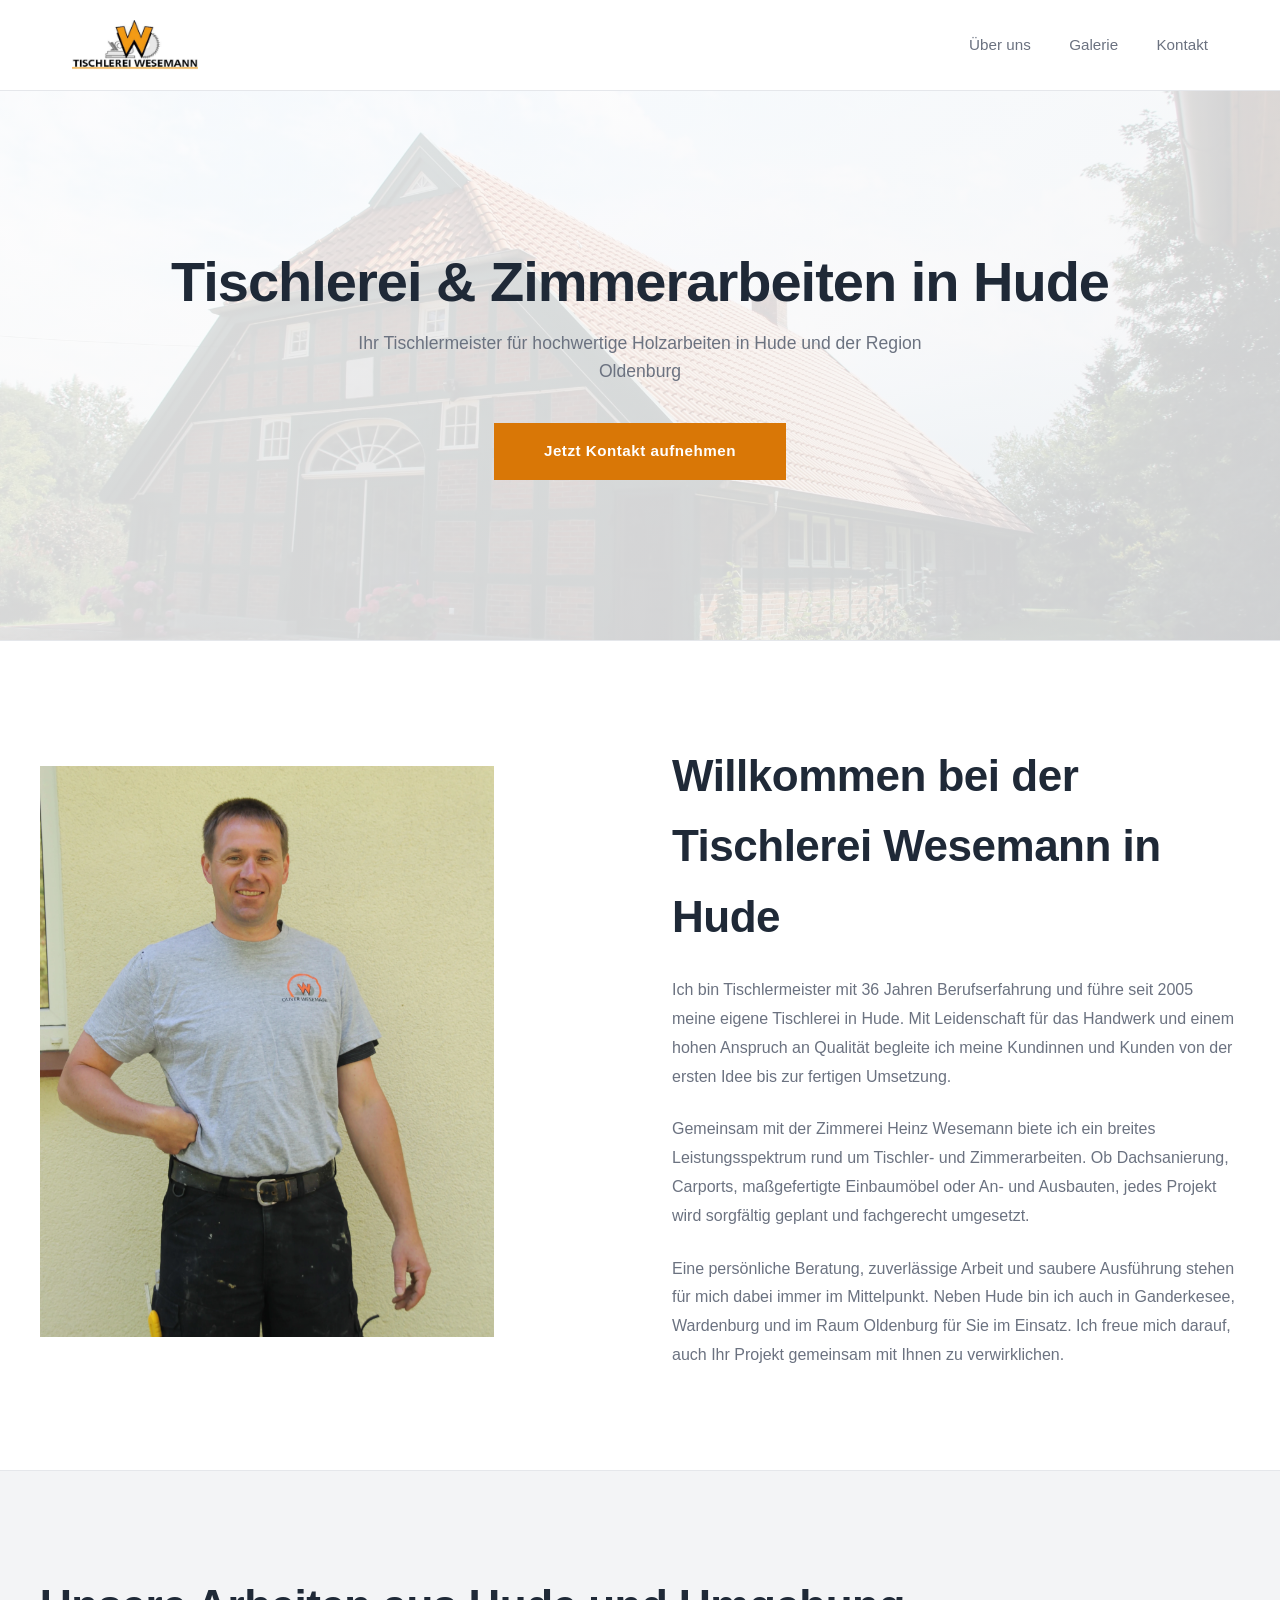
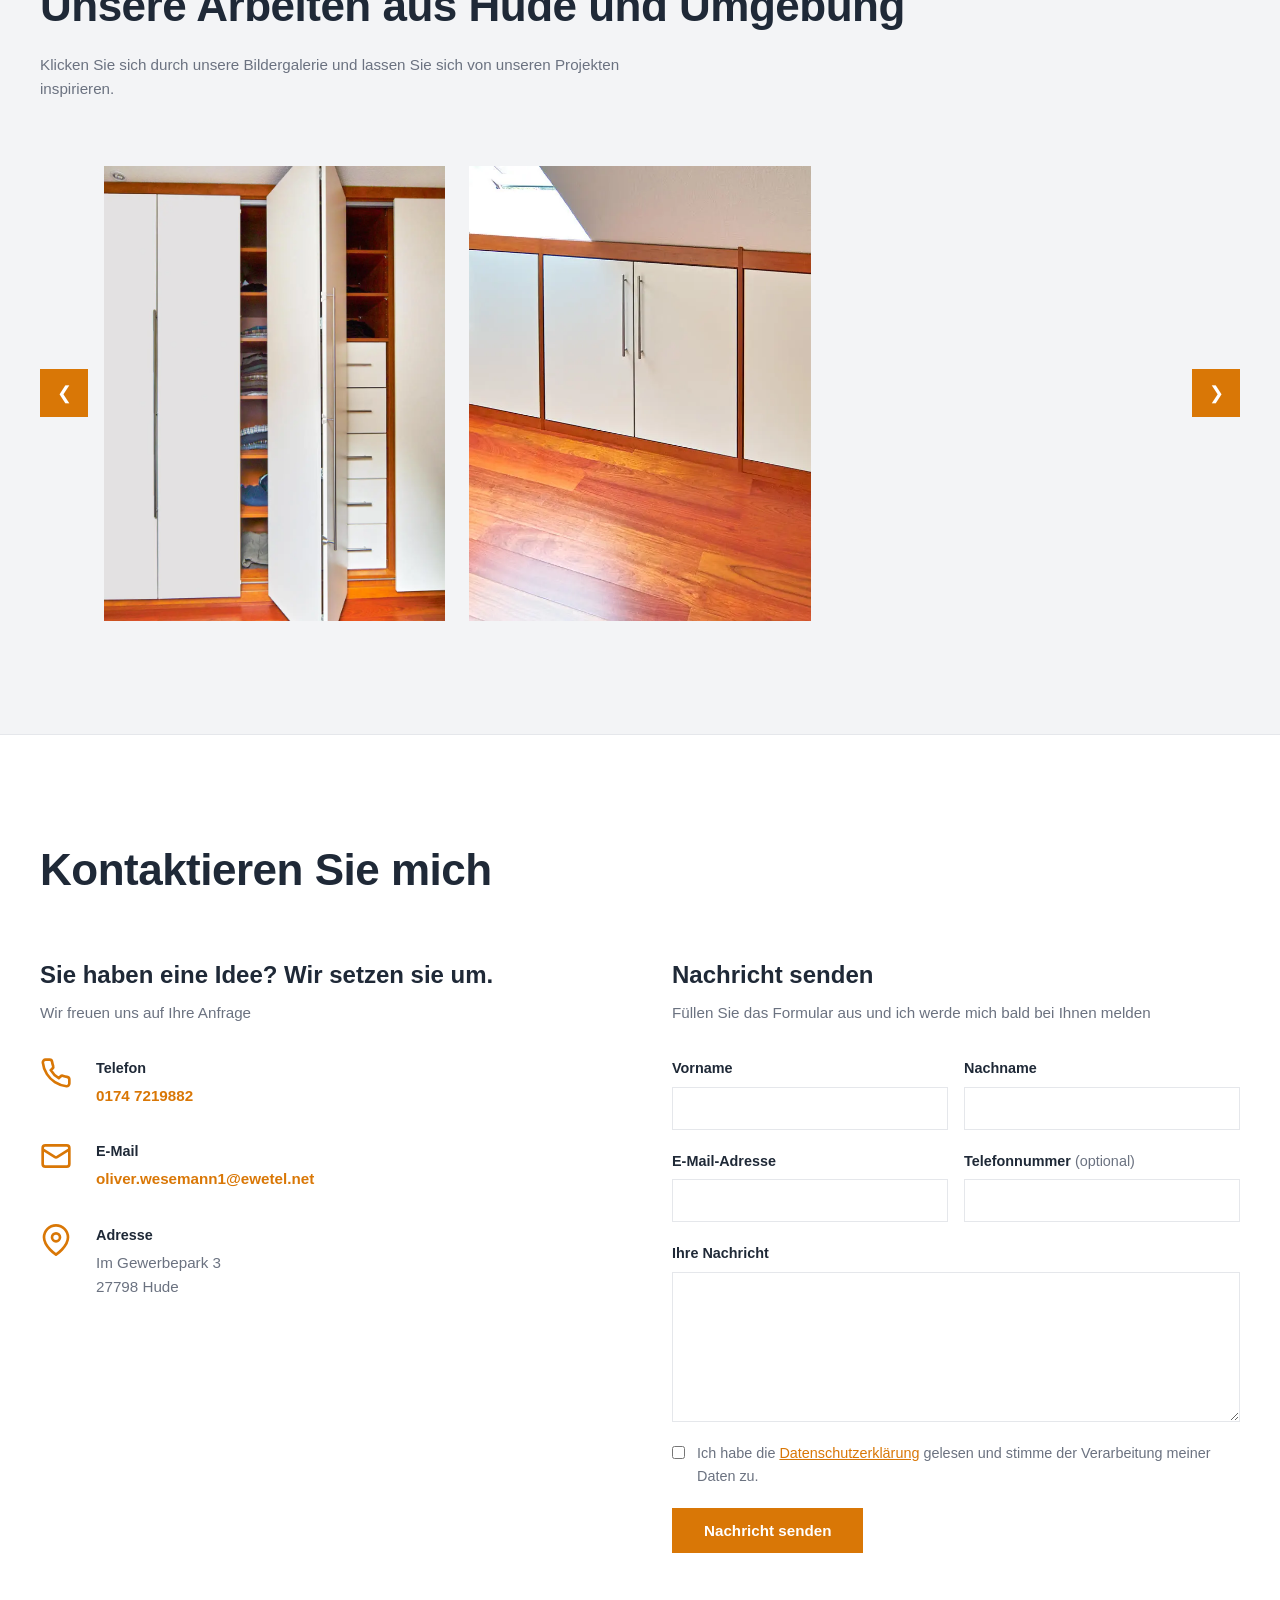
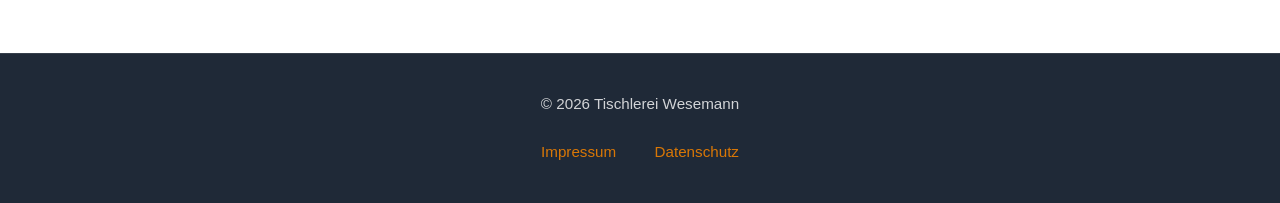
==== index.html @ 07b8d481 "SEO optimizing" ====
<!DOCTYPE html>
<html lang="de">
<head>
    <meta charset="UTF-8">
    <meta name="viewport" content="width=device-width, initial-scale=1.0">
    <meta name="robots" content="index, follow">

    <title>Tischlerei Hude | Tischler- &amp; Zimmerarbeiten Oliver Wesemann</title>
    <meta name="description" content="Tischlerei Oliver Wesemann in Hude: Einbaumöbel, Treppen, Carports, Dachsanierung und Zimmerarbeiten vom Tischlermeister. Jetzt unverbindlich anfragen.">

    <!-- TODO: DEINE-DOMAIN.de überall durch die echte Domain ersetzen -->
    <link rel="canonical" href="https://DEINE-DOMAIN.de/">

    <!-- Open Graph / Vorschau beim Teilen -->
    <meta property="og:type" content="website">
    <meta property="og:locale" content="de_DE">
    <meta property="og:site_name" content="Tischlerei Oliver Wesemann">
    <meta property="og:title" content="Tischlerei Hude | Tischler- &amp; Zimmerarbeiten Oliver Wesemann">
    <meta property="og:description" content="Tischlerei Oliver Wesemann in Hude: Einbaumöbel, Treppen, Carports, Dachsanierung und Zimmerarbeiten vom Tischlermeister. Jetzt unverbindlich anfragen.">
    <meta property="og:url" content="https://DEINE-DOMAIN.de/">
    <meta property="og:image" content="https://DEINE-DOMAIN.de/images/Haus.jpg">
    <meta property="og:image:alt" content="Saniertes Fachwerkhaus mit neu gedecktem Ziegeldach der Tischlerei Wesemann">
    <meta name="twitter:card" content="summary_large_image">

    <link rel="stylesheet" href="style.css">
    <link rel="stylesheet" href="responsive.css">

    <!-- Lokale Unternehmensdaten für Google -->
    <script type="application/ld+json">
    {
      "@context": "https://schema.org",
      "@type": "HomeAndConstructionBusiness",
      "name": "Tischlerei Oliver Wesemann",
      "description": "Tischlerei und Zimmerarbeiten in Hude: Einbaumöbel, Treppen, Carports, Dachsanierung, An- und Ausbauten.",
      "url": "https://DEINE-DOMAIN.de/",
      "image": "https://DEINE-DOMAIN.de/images/Haus.jpg",
      "logo": "https://DEINE-DOMAIN.de/images/logo_Wesemann.png",
      "telephone": "+491747219882",
      "email": "oliver.wesemann1@ewetel.net",
      "founder": "Oliver Wesemann",
      "foundingDate": "2005-06",
      "address": {
        "@type": "PostalAddress",
        "streetAddress": "Im Gewerbepark 3",
        "postalCode": "27798",
        "addressLocality": "Hude",
        "addressRegion": "Niedersachsen",
        "addressCountry": "DE"
      },
      "areaServed": [
        { "@type": "City", "name": "Hude" },
        { "@type": "City", "name": "Oldenburg" },
        { "@type": "City", "name": "Ganderkesee" },
        { "@type": "City", "name": "Wardenburg" }
      ],
      "knowsAbout": [
        "Tischlerarbeiten",
        "Zimmerarbeiten",
        "Einbaumöbel",
        "Treppenbau",
        "Carports",
        "Dachsanierung"
      ]
    }
    </script>
</head>
<body>
    <header>
        <nav class="navbar" aria-label="Hauptnavigation">
            <div class="nav-container">
                <a href="index.html" class="nav-logo">
                    <img src="images/logo_Wesemann.png" alt="Tischlerei Oliver Wesemann, Hude – zur Startseite" width="200" height="100">
                </a>
                <div class="nav-menu" id="navMenu">
                    <a href="#about">Über uns</a>
                    <a href="#gallery">Galerie</a>
                    <a href="#contact">Kontakt</a>
                </div>
                <button class="hamburger" id="hamburger" type="button" aria-label="Menü öffnen" aria-controls="navMenu" aria-expanded="false">
                    <span></span>
                    <span></span>
                    <span></span>
                </button>
            </div>
        </nav>
    </header>

    <main>
    <!-- Hero Section -->
    <section class="hero">
        <div class="hero-content">
            <h1>Tischlerei &amp; Zimmerarbeiten in Hude</h1>
            <p>Ihr Tischlermeister für hochwertige Holzarbeiten in Hude und der Region Oldenburg</p>
            <a href="#contact" class="cta-button">Jetzt Kontakt aufnehmen</a>
        </div>
    </section>

    <!-- About Section -->
    <section id="about" class="about" aria-labelledby="about-heading">
        <div class="about-container">
            <div class="about-image">
                <img src="images/Profilbild.webp" alt="Tischlermeister Oliver Wesemann in Arbeitskleidung vor seiner Werkstatt in Hude" loading="lazy" decoding="async">
            </div>
            <article class="about-content">
                <h2 id="about-heading">Willkommen bei der Tischlerei Wesemann in Hude</h2>
                <p class="about-text">Ich bin Tischlermeister mit 36 Jahren Berufserfahrung und führe seit 2005 meine eigene Tischlerei in Hude. Mit Leidenschaft für das Handwerk und einem hohen Anspruch an Qualität begleite ich meine Kundinnen und Kunden von der ersten Idee bis zur fertigen Umsetzung.</p>

                <p class="about-text">Gemeinsam mit der Zimmerei Heinz Wesemann biete ich ein breites Leistungsspektrum rund um Tischler- und Zimmerarbeiten. Ob Dachsanierung, Carports, maßgefertigte Einbaumöbel oder An- und Ausbauten, jedes Projekt wird sorgfältig geplant und fachgerecht umgesetzt.</p>

                <p class="about-text">Eine persönliche Beratung, zuverlässige Arbeit und saubere Ausführung stehen für mich dabei immer im Mittelpunkt. Neben Hude bin ich auch in Ganderkesee, Wardenburg und im Raum Oldenburg für Sie im Einsatz. Ich freue mich darauf, auch Ihr Projekt gemeinsam mit Ihnen zu verwirklichen.</p>
            </article>
        </div>
    </section>

    <!-- Gallery Section -->
    <section id="gallery" class="gallery" aria-labelledby="gallery-heading">
        <div class="gallery-header">
            <h2 id="gallery-heading">Unsere Arbeiten aus Hude und Umgebung</h2>
            <p>Klicken Sie sich durch unsere Bildergalerie und lassen Sie sich von unseren Projekten inspirieren.</p>
        </div>
        <div class="gallery-container">
            <button class="gallery-nav prev" id="prevBtn" type="button" aria-label="Vorheriges Bild">❮</button>
            <div class="gallery-viewport" id="galleryViewport">
                <div class="gallery-track" id="galleryTrack">
                    <img src="images/Schranktür.webp" alt="Maßgefertigte Schranktür aus Holz vom Tischler" class="gallery-image" loading="lazy" decoding="async">
                    <img src="images/Büroregal.webp" alt="Eingebautes Büroregal aus Holz nach Maß gefertigt" class="gallery-image" loading="lazy" decoding="async">
                    <img src="images/Büroschrank.webp" alt="Maßgefertigter Büroschrank aus Holz" class="gallery-image" loading="lazy" decoding="async">
                    <img src="images/Carport.webp" alt="Carport aus Holz, gebaut von der Tischlerei Wesemann" class="gallery-image" loading="lazy" decoding="async">
                    <img src="images/Einbauschrank.webp" alt="Einbauschrank aus Holz, passgenau in eine Nische gearbeitet" class="gallery-image" loading="lazy" decoding="async">
                    <img src="images/Haus.webp" alt="Saniertes Fachwerkhaus mit neu gedecktem Ziegeldach und grünem Fachwerk" class="gallery-image" loading="lazy" decoding="async">
                    <img src="images/Holzhaus.webp" alt="Nebengebäude in Holzbauweise mit senkrechter Holzfassade und Ziegeldach" class="gallery-image" loading="lazy" decoding="async">
                    <img src="images/Kirchenbank.webp" alt="Aufgearbeitete Kirchenbank aus Massivholz" class="gallery-image" loading="lazy" decoding="async">
                    <img src="images/Kirchenbank_nah.webp" alt="Detailaufnahme der Holzverbindung einer Kirchenbank" class="gallery-image" loading="lazy" decoding="async">
                    <img src="images/Treppe.webp" alt="Holztreppe nach Maß, gefertigt von der Tischlerei Wesemann" class="gallery-image" loading="lazy" decoding="async">
                    <img src="images/Treppenstufen.webp" alt="Massive Treppenstufen aus Holz" class="gallery-image" loading="lazy" decoding="async">
                    <img src="images/Treppe_nah.webp" alt="Detailaufnahme einer Holztreppe mit sichtbarer Maserung" class="gallery-image" loading="lazy" decoding="async">
                    <img src="images/Wandschrank.webp" alt="Maßgefertigter Wandschrank aus Holz" class="gallery-image" loading="lazy" decoding="async">
                    <img src="images/Wintergarten.webp" alt="Wintergarten mit Holzkonstruktion vom Tischler" class="gallery-image" loading="lazy" decoding="async">
                    <img src="images/Überdachung.webp" alt="Terrassenüberdachung aus Holz" class="gallery-image" loading="lazy" decoding="async">
                </div>
            </div>
            <button class="gallery-nav next" id="nextBtn" type="button" aria-label="Nächstes Bild">❯</button>
        </div>
    </section>

    <!-- Contact Section -->
    <section id="contact" class="contact" aria-labelledby="contact-heading">
        <div class="contact-container">
            <div class="contact-header">
                <h2 id="contact-heading">Kontaktieren Sie mich</h2>
            </div>

            <div class="contact-content">
                <!-- Left Column: Contact Info -->
                <div class="contact-left">
                    <h3>Sie haben eine Idee? Wir setzen sie um.</h3>
                    <p class="contact-subtitle">Wir freuen uns auf Ihre Anfrage</p>

                    <div class="contact-methods">
                        <div class="contact-method">
                            <div class="method-icon">
                                <svg viewBox="0 0 24 24" fill="none" stroke="currentColor" stroke-width="2">
                                    <path d="M22 16.92v3a2 2 0 0 1-2.18 2 19.79 19.79 0 0 1-8.63-3.07 19.5 19.5 0 0 1-6-6 19.79 19.79 0 0 1-3.07-8.67A2 2 0 0 1 4.11 2h3a2 2 0 0 1 2 1.72 12.84 12.84 0 0 0 .7 2.81 2 2 0 0 1-.45 2.11L8.09 9.91a16 16 0 0 0 6 6l1.27-1.27a2 2 0 0 1 2.11-.45 12.84 12.84 0 0 0 2.81.7A2 2 0 0 1 22 16.92z"></path>
                                </svg>
                            </div>
                            <div class="method-info">
                                <p class="method-label">Telefon</p>
                                <p class="method-value"><a href="tel:+491747219882">0174 7219882</a></p>
                            </div>
                        </div>

                        <div class="contact-method">
                            <div class="method-icon">
                                <svg viewBox="0 0 24 24" fill="none" stroke="currentColor" stroke-width="2">
                                    <rect x="2" y="4" width="20" height="16" rx="2"></rect>
                                    <path d="m22 7-8.97 5.7a1.94 1.94 0 0 1-2.06 0L2 7"></path>
                                </svg>
                            </div>
                            <div class="method-info">
                                <p class="method-label">E-Mail</p>
                                <p class="method-value"><a href="mailto:oliver.wesemann1@ewetel.net">oliver.wesemann1@ewetel.net</a></p>
                            </div>
                        </div>

                        <div class="contact-method">
                            <div class="method-icon">
                                <svg viewBox="0 0 24 24" fill="none" stroke="currentColor" stroke-width="2">
                                    <path d="M21 10c0 7-9 13-9 13s-9-6-9-13a9 9 0 0 1 18 0z"></path>
                                    <circle cx="12" cy="10" r="3"></circle>
                                </svg>
                            </div>
                            <div class="method-info">
                                <p class="method-label">Adresse</p>
                                <p class="method-value">Im Gewerbepark 3<br>27798 Hude</p>
                            </div>
                        </div>
                    </div>
                </div>

                <!-- Right Column: Contact Form -->
                <div class="contact-right">
                    <h3>Nachricht senden</h3>
                    <p class="contact-subtitle">Füllen Sie das Formular aus und ich werde mich bald bei Ihnen melden</p>

                    <!-- Formspree-Formular-ID steht in der action-URL: /f/DEINE_ID -->
                    <form class="contact-form" id="contactForm" action="https://formspree.io/f/mqpzpwyj" method="POST">
                        <div class="form-row">
                            <div class="form-field">
                                <label for="vorname">Vorname</label>
                                <input type="text" id="vorname" name="vorname" autocomplete="given-name" required>
                            </div>
                            <div class="form-field">
                                <label for="nachname">Nachname</label>
                                <input type="text" id="nachname" name="nachname" autocomplete="family-name" required>
                            </div>
                        </div>

                        <div class="form-row">
                            <div class="form-field">
                                <label for="email">E-Mail-Adresse</label>
                                <input type="email" id="email" name="email" autocomplete="email" required>
                            </div>
                            <div class="form-field">
                                <label for="telefon">Telefonnummer <span class="form-optional">(optional)</span></label>
                                <input type="tel" id="telefon" name="telefon" autocomplete="tel">
                            </div>
                        </div>

                        <div class="form-field">
                            <label for="message">Ihre Nachricht</label>
                            <textarea id="message" name="message" rows="6" required></textarea>
                        </div>

                        <div class="form-consent">
                            <input type="checkbox" id="datenschutz" name="datenschutz" value="Zugestimmt" required>
                            <label for="datenschutz">Ich habe die <a href="datenschutz.html">Datenschutzerklärung</a> gelesen und stimme der Verarbeitung meiner Daten zu.</label>
                        </div>

                        <!-- Honeypot: für Nutzer unsichtbar und nicht per Tastatur erreichbar -->
                        <div class="form-honeypot" aria-hidden="true">
                            <label for="_gotcha">Dieses Feld bitte leer lassen</label>
                            <input type="text" id="_gotcha" name="_gotcha" tabindex="-1" autocomplete="off">
                        </div>

                        <button type="submit" class="form-button">Nachricht senden</button>

                        <p class="form-status" id="formStatus" role="status" aria-live="polite"></p>
                    </form>
                </div>
            </div>
        </div>
    </section>
    </main>

    <!-- Footer -->
    <footer class="footer">
        <div class="footer-content">
            <p>&copy; 2026 Tischlerei Wesemann</p>
            <nav class="footer-links" aria-label="Rechtliches">
                <a href="impressum.html">Impressum</a>
                <a href="datenschutz.html">Datenschutz</a>
            </nav>
        </div>
    </footer>

    <!-- Lightbox Modal -->
    <div id="lightboxModal" class="lightbox" role="dialog" aria-modal="true" aria-label="Bildansicht">
        <button class="lightbox-close" type="button" aria-label="Bildansicht schließen">&times;</button>
        <img class="lightbox-image" src="" alt="">
    </div>

    <script src="script.js"></script>
</body>
</html>
---- style.css ----
* {
    margin: 0;
    padding: 0;
    box-sizing: border-box;
}

:root {
    --primary-color: #1f2937;
    --secondary-color: #d97706;
    --text-dark: #1f2937;
    --text-light: #6b7280;
    --bg-light: #f3f4f6;
    --bg-white: #ffffff;
    --border-color: #e5e7eb;
}

html {
    scroll-behavior: smooth;
}

body {
    font-family: -apple-system, BlinkMacSystemFont, 'Segoe UI', Roboto, 'Helvetica Neue', Arial, sans-serif;
    line-height: 1.6;
    color: var(--text-dark);
    background-color: var(--bg-white);
}

/* Navigation */
.navbar {
    background-color: var(--bg-white);
    border-bottom: 1px solid var(--border-color);
    position: sticky;
    top: 0;
    z-index: 100;
}

.nav-container {
    max-width: 1200px;
    margin: 0 auto;
    padding: clamp(0.75rem, 2vw, 1.25rem) clamp(1rem, 4vw, 2rem);
    display: flex;
    justify-content: space-between;
    align-items: center;
}

.nav-logo {
    display: flex;
    align-items: center;
    gap: clamp(0.5rem, 1.5vw, 0.75rem);
    font-size: clamp(1rem, 2.5vw, 1.25rem);
    font-weight: 600;
    color: var(--primary-color);
    text-decoration: none;
    letter-spacing: -0.5px;
    transition: opacity 0.3s ease;
    cursor: pointer;
}

.nav-logo:hover {
    opacity: 0.8;
}

.nav-logo img {
    height: clamp(40px, 8vw, 50px);
    width: auto;
}

.nav-menu {
    display: flex;
    gap: clamp(1.5rem, 3vw, 2.5rem);
}

.nav-menu a {
    text-decoration: none;
    color: var(--text-light);
    font-weight: 500;
    font-size: clamp(0.85rem, 1.5vw, 0.95rem);
    transition: color 0.3s ease;
}

.nav-menu a:hover {
    color: var(--primary-color);
}

.hamburger {
    display: none;
    flex-direction: column;
    cursor: pointer;
    background: none;
    border: none;
    padding: 0;
}

.hamburger span {
    height: 2px;
    width: 25px;
    background-color: var(--text-dark);
    margin: 5px 0;
    transition: 0.3s;
}

/* Hero Section */
.hero {
    background: linear-gradient(135deg, rgba(255, 255, 255, 0.85) 0%, rgba(243, 244, 246, 0.85) 100%),
                url('images/Haus.webp') center / cover no-repeat;
    color: var(--text-dark);
    padding: clamp(60px, 12vw, 140px) clamp(1rem, 4vw, 2rem);
    text-align: center;
    min-height: 550px;
    display: flex;
    align-items: center;
    justify-content: center;
    border-bottom: 1px solid var(--border-color);
}

.hero-content h1 {
    font-size: clamp(1.75rem, 7vw, 3.5rem);
    margin-bottom: clamp(0.75rem, 2vw, 1rem);
    font-weight: 700;
    letter-spacing: -1px;
    line-height: 1.1;
}

.hero-content p {
    font-size: clamp(0.95rem, 2vw, 1.1rem);
    margin-bottom: clamp(1.5rem, 3vw, 2.5rem);
    color: var(--text-light);
    max-width: 600px;
    margin-left: auto;
    margin-right: auto;
}

.cta-button {
    display: inline-block;
    background-color: var(--secondary-color);
    color: white;
    padding: clamp(10px, 2vw, 14px) clamp(30px, 5vw, 48px);
    text-decoration: none;
    font-weight: 600;
    transition: all 0.3s ease;
    border: 2px solid var(--secondary-color);
    font-size: clamp(0.85rem, 1.5vw, 0.95rem);
    letter-spacing: 0.5px;
}

.cta-button:hover {
    background-color: var(--primary-color);
    border-color: var(--primary-color);
}

/* About Section */
.about {
    background-color: var(--bg-white);
    padding: clamp(60px, 12vw, 100px) clamp(1rem, 4vw, 2rem);
    border-bottom: 1px solid var(--border-color);
}

.about-container {
    max-width: 1200px;
    margin: 0 auto;
    display: grid;
    grid-template-columns: 1fr 1fr;
    gap: clamp(2rem, 5vw, 5rem);
    align-items: center;
}

.about-image img {
    width: 80%;
}

.about-content h2 {
    font-size: clamp(1.75rem, 5vw, 2.75rem);
    color: var(--primary-color);
    margin-bottom: clamp(1rem, 2vw, 1.5rem);
    font-weight: 700;
    letter-spacing: -0.5px;
}

.about-intro {
    font-size: clamp(0.95rem, 1.8vw, 1.05rem);
    color: var(--text-light);
    margin-bottom: clamp(1.5rem, 3vw, 2.5rem);
    line-height: 1.8;
}

.about-content h3 {
    color: var(--primary-color);
    margin-top: clamp(1.5rem, 3vw, 2.5rem);
    margin-bottom: clamp(1rem, 2vw, 1.5rem);
    font-size: clamp(1.1rem, 2vw, 1.3rem);
    font-weight: 600;
}

.about-text {
    color: var(--text-light);
    line-height: 1.8;
    font-size: clamp(0.9rem, 1.6vw, 1rem);
}

.about-text:not(:last-child) {
    margin-bottom: clamp(1rem, 2vw, 1.5rem);
}

/* Gallery Section */
.gallery {
    padding: clamp(50px, 10vw, 100px) clamp(1rem, 4vw, 2rem);
    background-color: var(--bg-light);
    border-bottom: 1px solid var(--border-color);
}

.gallery-header {
    max-width: 1200px;
    margin: 0 auto clamp(2rem, 4vw, 4rem) auto;
}

.gallery h2 {
    font-size: clamp(1.75rem, 5vw, 2.75rem);
    color: var(--primary-color);
    margin-bottom: clamp(0.5rem, 1vw, 0.75rem);
    font-weight: 700;
    letter-spacing: -0.5px;
}

.gallery-header p {
    font-size: clamp(0.85rem, 1.5vw, 0.95rem);
    color: var(--text-light);
    max-width: 600px;
}

.gallery-counter {
    max-width: 1200px;
    margin: 0 auto clamp(1rem, 2vw, 1.5rem) auto;
    font-size: clamp(0.8rem, 1.4vw, 0.9rem);
    color: var(--text-light);
    font-weight: 500;
}

.gallery-container {
    max-width: 1200px;
    margin: 0 auto;
    position: relative;
    display: flex;
    align-items: center;
    gap: clamp(0.5rem, 2vw, 1rem);
}

.gallery-viewport {
    flex: 1;
    overflow: hidden;
    padding: clamp(0.5rem, 1vw, 1rem) 0;
}

.gallery-track {
    display: flex;
    gap: clamp(1rem, 2vw, 1.5rem);
    will-change: transform;
}

.gallery-image {
    flex-shrink: 0;
    height: auto;
    aspect-ratio: 3 / 4;
    object-fit: cover;
    display: block;
    cursor: pointer;
    transition: transform 0.3s ease;
}

.gallery-image:hover {
    transform: scale(1.05);
}

.gallery-nav {
    background-color: var(--secondary-color);
    color: white;
    border: none;
    padding: clamp(8px, 1.5vw, 12px) clamp(12px, 2vw, 16px);
    cursor: pointer;
    font-size: clamp(0.9rem, 2vw, 1.1rem);
    transition: all 0.3s ease;
    display: flex;
    align-items: center;
    justify-content: center;
    min-width: clamp(40px, 8vw, 48px);
    height: clamp(40px, 8vw, 48px);
    flex-shrink: 0;
}

.gallery-nav:hover {
    background-color: var(--primary-color);
}

/* Lightbox */
.lightbox {
    display: none;
    position: fixed;
    z-index: 1001;
    left: 0;
    top: 0;
    width: 100%;
    height: 100%;
    background-color: rgba(0, 0, 0, 0.9);
    animation: fadeIn 0.3s ease;
}

@keyframes fadeIn {
    from {
        opacity: 0;
    }
    to {
        opacity: 1;
    }
}

.lightbox.show {
    display: flex;
    align-items: center;
    justify-content: center;
}

.lightbox-image {
    max-width: 90%;
    max-height: 90vh;
    object-fit: contain;
    animation: zoomIn 0.3s ease;
}

@keyframes zoomIn {
    from {
        transform: scale(0.8);
        opacity: 0;
    }
    to {
        transform: scale(1);
        opacity: 1;
    }
}

.lightbox-close {
    position: absolute;
    top: clamp(20px, 4vw, 30px);
    right: clamp(20px, 4vw, 40px);
    font-size: clamp(28px, 5vw, 40px);
    color: white;
    cursor: pointer;
    font-weight: bold;
    transition: color 0.3s ease;
    background: none;
    border: none;
    padding: 0;
    line-height: 1;
    font-family: inherit;
}

.lightbox-close:hover {
    color: var(--secondary-color);
}

/* Contact Section */
.contact {
    background-color: var(--bg-white);
    padding: clamp(50px, 10vw, 100px) clamp(1rem, 4vw, 2rem);
}

.contact-container {
    max-width: 1200px;
    margin: 0 auto;
}

.contact-header {
    margin-bottom: clamp(2rem, 4vw, 4rem);
}

.contact-breadcrumb {
    color: var(--text-light);
    font-size: clamp(0.8rem, 1.5vw, 0.9rem);
    margin-bottom: 0.5rem;
}

.contact-header h2 {
    font-size: clamp(1.75rem, 5vw, 2.75rem);
    color: var(--primary-color);
    font-weight: 700;
    letter-spacing: -0.5px;
}

.contact-content {
    display: grid;
    grid-template-columns: 1fr 1fr;
    gap: clamp(2rem, 5vw, 4rem);
}

.contact-left h3,
.contact-right h3 {
    font-size: clamp(1.2rem, 2.5vw, 1.5rem);
    color: var(--primary-color);
    margin-bottom: clamp(0.25rem, 0.5vw, 0.5rem);
    font-weight: 700;
}

.contact-subtitle {
    color: var(--text-light);
    margin-bottom: clamp(1.5rem, 3vw, 2rem);
    font-size: clamp(0.85rem, 1.5vw, 0.95rem);
}

.contact-methods {
    display: flex;
    flex-direction: column;
    gap: clamp(1.5rem, 3vw, 2rem);
}

.contact-method {
    display: flex;
    gap: clamp(1rem, 2vw, 1.5rem);
}

.method-icon {
    width: clamp(28px, 5vw, 32px);
    height: clamp(28px, 5vw, 32px);
    min-width: clamp(28px, 5vw, 32px);
    color: var(--secondary-color);
    display: flex;
    align-items: center;
    justify-content: center;
}

.method-icon svg {
    width: 100%;
    height: 100%;
}

.method-info {
    display: flex;
    flex-direction: column;
    justify-content: center;
}

.method-label {
    color: var(--text-dark);
    font-weight: 600;
    font-size: clamp(0.8rem, 1.4vw, 0.9rem);
    margin-bottom: clamp(0.15rem, 0.3vw, 0.25rem);
}

.method-value {
    color: var(--text-light);
    font-size: clamp(0.85rem, 1.5vw, 0.95rem);
    line-height: 1.6;
}

.method-value a {
    color: var(--secondary-color);
    text-decoration: none;
    font-weight: 600;
    transition: color 0.3s ease;
}

.method-value a:hover {
    color: var(--primary-color);
}

/* Contact Form */
.contact-form {
    display: flex;
    flex-direction: column;
    gap: clamp(1rem, 2vw, 1.25rem);
}

.form-row {
    display: grid;
    grid-template-columns: 1fr 1fr;
    gap: clamp(0.75rem, 1.5vw, 1rem);
}

.contact-form input,
.contact-form textarea {
    width: 100%;
    padding: clamp(10px, 1.5vw, 12px) clamp(12px, 2vw, 16px);
    border: 1px solid var(--border-color);
    background-color: var(--bg-white);
    color: var(--text-dark);
    font-family: inherit;
    font-size: clamp(0.85rem, 1.5vw, 0.95rem);
    transition: border-color 0.3s ease;
}

.contact-form input:focus,
.contact-form textarea:focus {
    outline: none;
    border-color: var(--secondary-color);
}

.contact-form input::placeholder,
.contact-form textarea::placeholder {
    color: var(--text-light);
}

.contact-form textarea {
    resize: vertical;
    min-height: clamp(120px, 25vw, 150px);
}

.form-button {
    background-color: var(--secondary-color);
    color: white;
    padding: clamp(10px, 1.5vw, 14px) clamp(24px, 4vw, 32px);
    border: none;
    font-weight: 600;
    font-size: clamp(0.85rem, 1.5vw, 0.95rem);
    cursor: pointer;
    transition: all 0.3s ease;
    align-self: flex-start;
}

.form-button:hover {
    background-color: var(--primary-color);
}

.form-button:disabled {
    background-color: var(--text-light);
    cursor: not-allowed;
}

.form-field {
    display: flex;
    flex-direction: column;
    gap: clamp(0.3rem, 0.6vw, 0.4rem);
}

.form-field label {
    color: var(--text-dark);
    font-weight: 600;
    font-size: clamp(0.8rem, 1.4vw, 0.9rem);
}

.form-optional {
    color: var(--text-light);
    font-weight: 400;
}

.form-consent {
    display: flex;
    align-items: flex-start;
    gap: clamp(0.6rem, 1.2vw, 0.75rem);
}

.form-consent input[type="checkbox"] {
    width: auto;
    margin-top: 0.25rem;
    flex-shrink: 0;
    accent-color: var(--secondary-color);
}

.form-consent label {
    color: var(--text-light);
    font-size: clamp(0.8rem, 1.4vw, 0.9rem);
    line-height: 1.6;
}

.form-consent a {
    color: var(--secondary-color);
    text-decoration: underline;
}

.form-consent a:hover {
    color: var(--primary-color);
}

/* Honeypot: unsichtbar, nicht fokussierbar, aber im DOM vorhanden */
.form-honeypot {
    position: absolute;
    left: -9999px;
    width: 1px;
    height: 1px;
    overflow: hidden;
}

/* Status-Meldungen */
.form-status {
    display: none;
    padding: clamp(0.75rem, 1.5vw, 1rem) clamp(1rem, 2vw, 1.25rem);
    font-size: clamp(0.85rem, 1.5vw, 0.95rem);
    line-height: 1.6;
    border-left: 3px solid transparent;
}

.form-status.is-visible {
    display: block;
}

.form-status.is-success {
    background-color: #f0fdf4;
    border-left-color: #16a34a;
    color: #15803d;
}

.form-status.is-error {
    background-color: #fef2f2;
    border-left-color: #dc2626;
    color: #b91c1c;
}

/* Footer */
.footer {
    background-color: var(--primary-color);
    color: white;
    text-align: center;
    padding: clamp(1.5rem, 3vw, 2.5rem) clamp(1rem, 4vw, 2rem);
    border-top: 1px solid rgba(255, 255, 255, 0.1);
}

.footer-content {
    max-width: 1200px;
    margin: 0 auto;
}

.footer-content p {
    font-size: clamp(0.85rem, 1.5vw, 0.95rem);
    opacity: 0.8;
    margin-bottom: clamp(1rem, 2vw, 1.5rem);
}

.footer-links {
    display: flex;
    justify-content: center;
    gap: clamp(1.5rem, 3vw, 2.5rem);
}

.footer-links a {
    color: var(--secondary-color);
    text-decoration: none;
    transition: color 0.3s ease;
    cursor: pointer;
    font-size: clamp(0.85rem, 1.5vw, 0.95rem);
}

.footer-links a:hover {
    color: white;
}

/* Modals */
.modal {
    display: none;
    position: fixed;
    z-index: 1000;
    left: 0;
    top: 0;
    width: 100%;
    height: 100%;
    background-color: rgba(0, 0, 0, 0.5);
    overflow-y: auto;
}

.modal-content {
    background-color: var(--bg-white);
    margin: clamp(20px, 5vh, 5%) auto;
    padding: clamp(1.5rem, 3vw, 2.5rem);
    width: 90%;
    max-width: 800px;
    animation: slideIn 0.3s ease;
}

@keyframes slideIn {
    from {
        transform: translateY(-50px);
        opacity: 0;
    }
    to {
        transform: translateY(0);
        opacity: 1;
    }
}

.modal-content h2 {
    color: var(--primary-color);
    margin-bottom: clamp(1rem, 2vw, 1.5rem);
    border-bottom: 2px solid var(--secondary-color);
    padding-bottom: clamp(0.75rem, 1.5vw, 1rem);
    font-size: clamp(1.5rem, 3vw, 2rem);
    font-weight: 700;
}

.modal-content h3 {
    color: var(--primary-color);
    margin-top: clamp(1rem, 2vw, 1.5rem);
    margin-bottom: clamp(0.5rem, 1vw, 0.75rem);
    font-weight: 600;
}

.modal-content p {
    color: var(--text-light);
    line-height: 1.8;
    margin-bottom: clamp(0.75rem, 1.5vw, 1rem);
}

.modal-content a {
    color: var(--secondary-color);
    text-decoration: none;
}

.modal-content a:hover {
    text-decoration: underline;
}

.close {
    color: var(--text-light);
    float: right;
    font-size: clamp(20px, 4vw, 28px);
    font-weight: bold;
    cursor: pointer;
    transition: color 0.3s ease;
}

.close:hover {
    color: var(--text-dark);
}

.modal.show {
    display: block;
}

/* Legal Pages */
.legal-page {
    background-color: var(--bg-white);
    padding: clamp(50px, 10vw, 100px) clamp(1rem, 4vw, 2rem);
    min-height: 60vh;
}

.legal-container {
    max-width: 900px;
    margin: 0 auto;
}

.legal-page h1 {
    font-size: clamp(2rem, 5vw, 2.75rem);
    color: var(--primary-color);
    margin-bottom: clamp(2rem, 4vw, 3rem);
    font-weight: 700;
}

.legal-page h2 {
    font-size: clamp(1.3rem, 2.5vw, 1.5rem);
    color: var(--primary-color);
    margin-top: clamp(2rem, 3vw, 2.5rem);
    margin-bottom: clamp(1rem, 1.5vw, 1.25rem);
    font-weight: 700;
}

.legal-page p {
    color: var(--text-light);
    line-height: 1.8;
    margin-bottom: clamp(1rem, 2vw, 1.5rem);
    font-size: clamp(0.9rem, 1.5vw, 1rem);
}

.legal-page ul {
    color: var(--text-light);
    line-height: 1.8;
    font-size: clamp(0.9rem, 1.5vw, 1rem);
}

.legal-page ul li {
    margin-bottom: clamp(0.5rem, 1vw, 0.75rem);
}

.legal-page a {
    color: var(--secondary-color);
    text-decoration: none;
    font-weight: 600;
    transition: color 0.3s ease;
}

.legal-page a:hover {
    color: var(--primary-color);
}

.legal-footer-nav {
    display: flex;
    gap: clamp(1.5rem, 3vw, 2rem);
    margin-top: clamp(3rem, 5vw, 4rem);
    padding-top: clamp(2rem, 3vw, 2.5rem);
    border-top: 1px solid var(--border-color);
}

.legal-footer-nav a {
    font-size: clamp(0.9rem, 1.5vw, 1rem);
}
---- responsive.css ----
/* Tablet */
@media (max-width: 768px) {
    .hamburger {
        display: flex;
    }

    .nav-menu {
        position: absolute;
        top: 70px;
        left: 0;
        flex-direction: column;
        width: 100%;
        background-color: white;
        gap: 0;
        padding: 1rem 0;
        max-height: 0;
        height: 0;
        overflow: hidden;
        transition: max-height 0.3s ease, height 0.3s ease;
        border-bottom: 1px solid var(--border-color);
        visibility: hidden;
    }

    .nav-menu.active {
        max-height: 300px;
        height: auto;
        visibility: visible;
    }

    .nav-menu a {
        padding: 1rem 2rem;
        border-bottom: 1px solid var(--border-color);
    }

    .about-container {
        grid-template-columns: 1fr;
        gap: clamp(2rem, 3vw, 3rem);
    }

    .about-content {
        order: 2;
    }

    .about-image {
        order: 1;
        text-align: center;
        margin-bottom: clamp(1.5rem, 3vw, 2rem);
    }

    .about-image img {
        width: 70%;
        margin: 0 auto;
    }

    .contact-content {
        grid-template-columns: 1fr;
        gap: clamp(2rem, 3vw, 3rem);
    }

    .contact-methods {
        grid-template-columns: 1fr;
        gap: clamp(1.5rem, 3vw, 2rem);
    }
}

/* Mobile */
@media (max-width: 480px) {
    .nav-logo span {
        display: none;
    }

    body {
        font-size: clamp(1rem, 2vw, 1.1rem);
    }

    p {
        font-size: clamp(1rem, 2.5vw, 1.1rem);
    }

    .about-content p,
    .about-text {
        font-size: clamp(1rem, 2.5vw, 1.1rem);
    }

    .gallery-header p {
        font-size: clamp(1rem, 2.5vw, 1.1rem);
    }

    .legal-page p,
    .legal-page ul {
        font-size: clamp(1rem, 2.5vw, 1.1rem);
    }

    .contact-left h3,
    .contact-right h3 {
        font-size: clamp(1.2rem, 2.5vw, 1.35rem);
    }

    .contact-subtitle {
        font-size: clamp(0.95rem, 2vw, 1.05rem);
    }

    .method-label {
        font-size: clamp(0.9rem, 1.8vw, 1rem);
    }

    .method-value {
        font-size: clamp(0.95rem, 2vw, 1.05rem);
    }

    .contact-methods {
        gap: clamp(1rem, 2vw, 1.5rem);
    }

    .contact-method {
        gap: clamp(0.75rem, 1.5vw, 1rem);
    }

    .form-row {
        grid-template-columns: 1fr;
    }

    .contact-form input,
    .contact-form textarea {
        font-size: clamp(1rem, 2vw, 1.05rem);
    }

    .method-icon {
        width: clamp(28px, 5vw, 32px);
        height: clamp(28px, 5vw, 32px);
        min-width: clamp(28px, 5vw, 32px);
    }
}
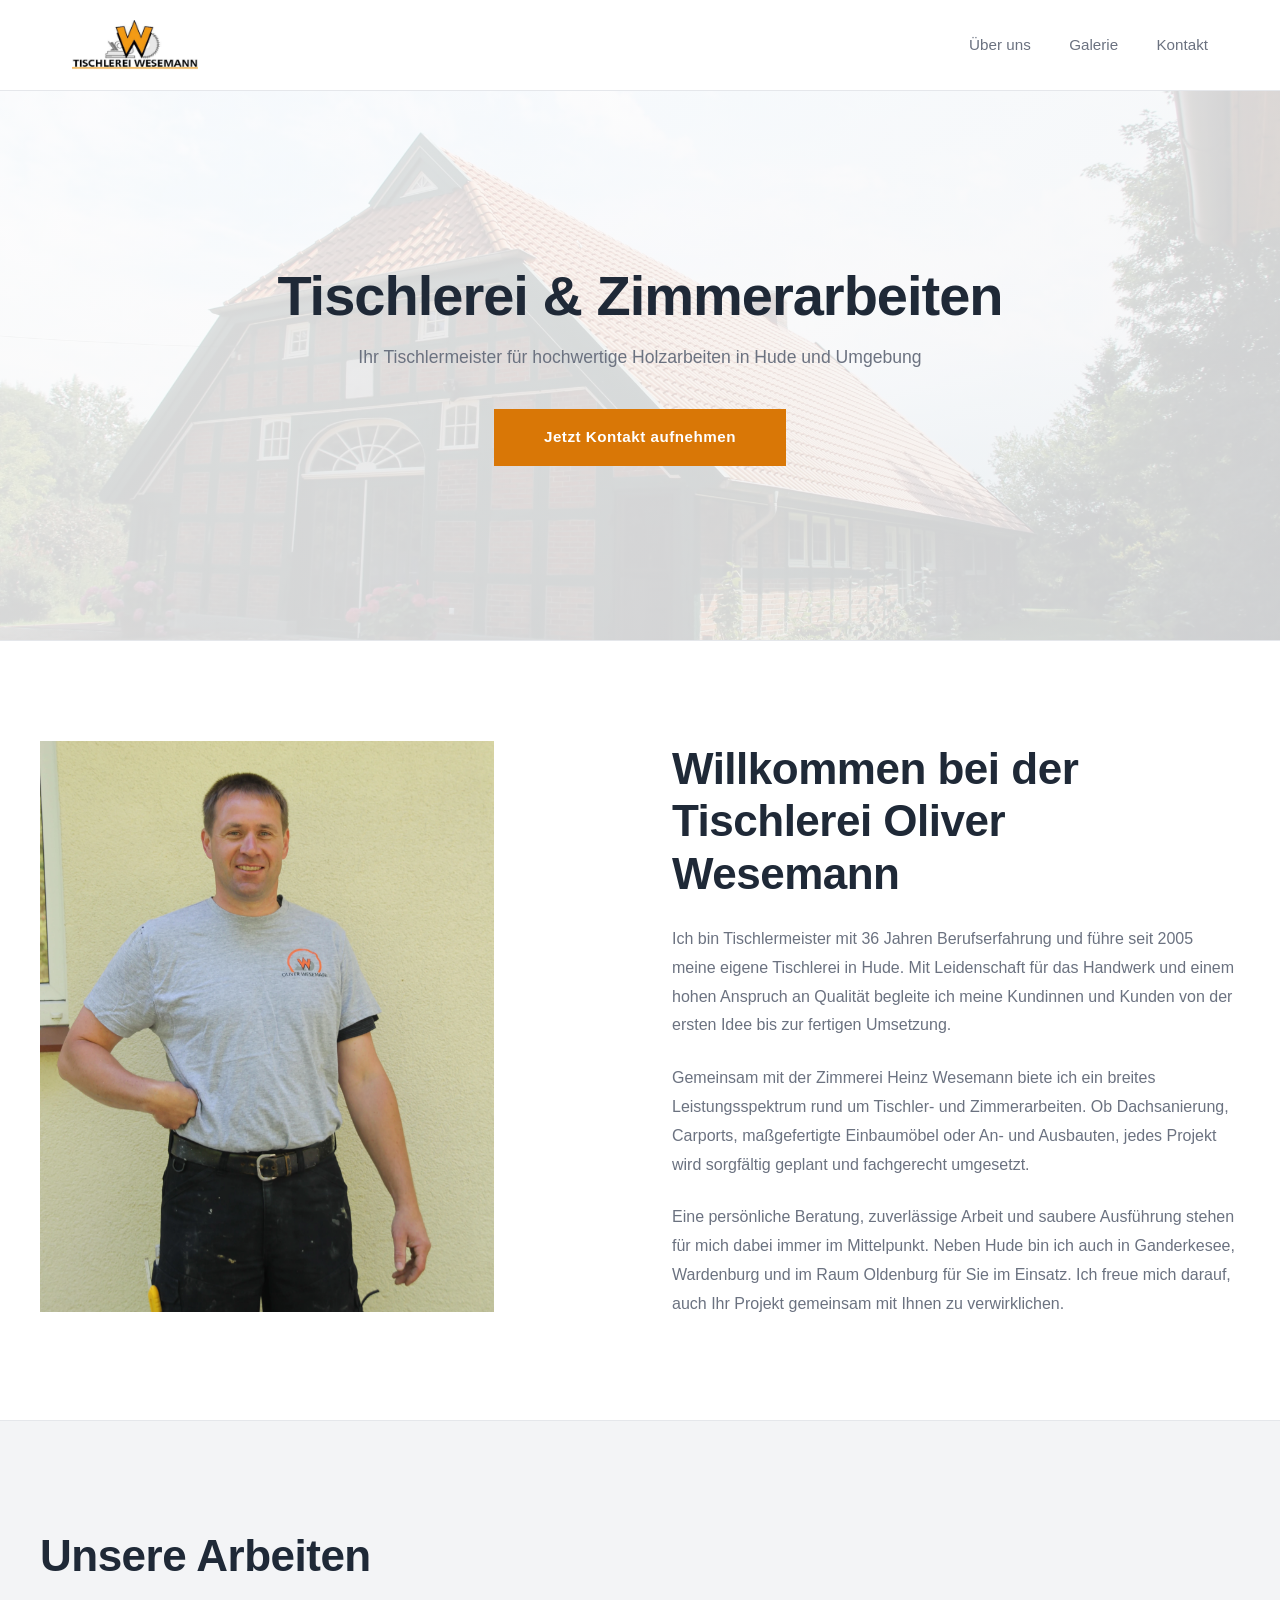
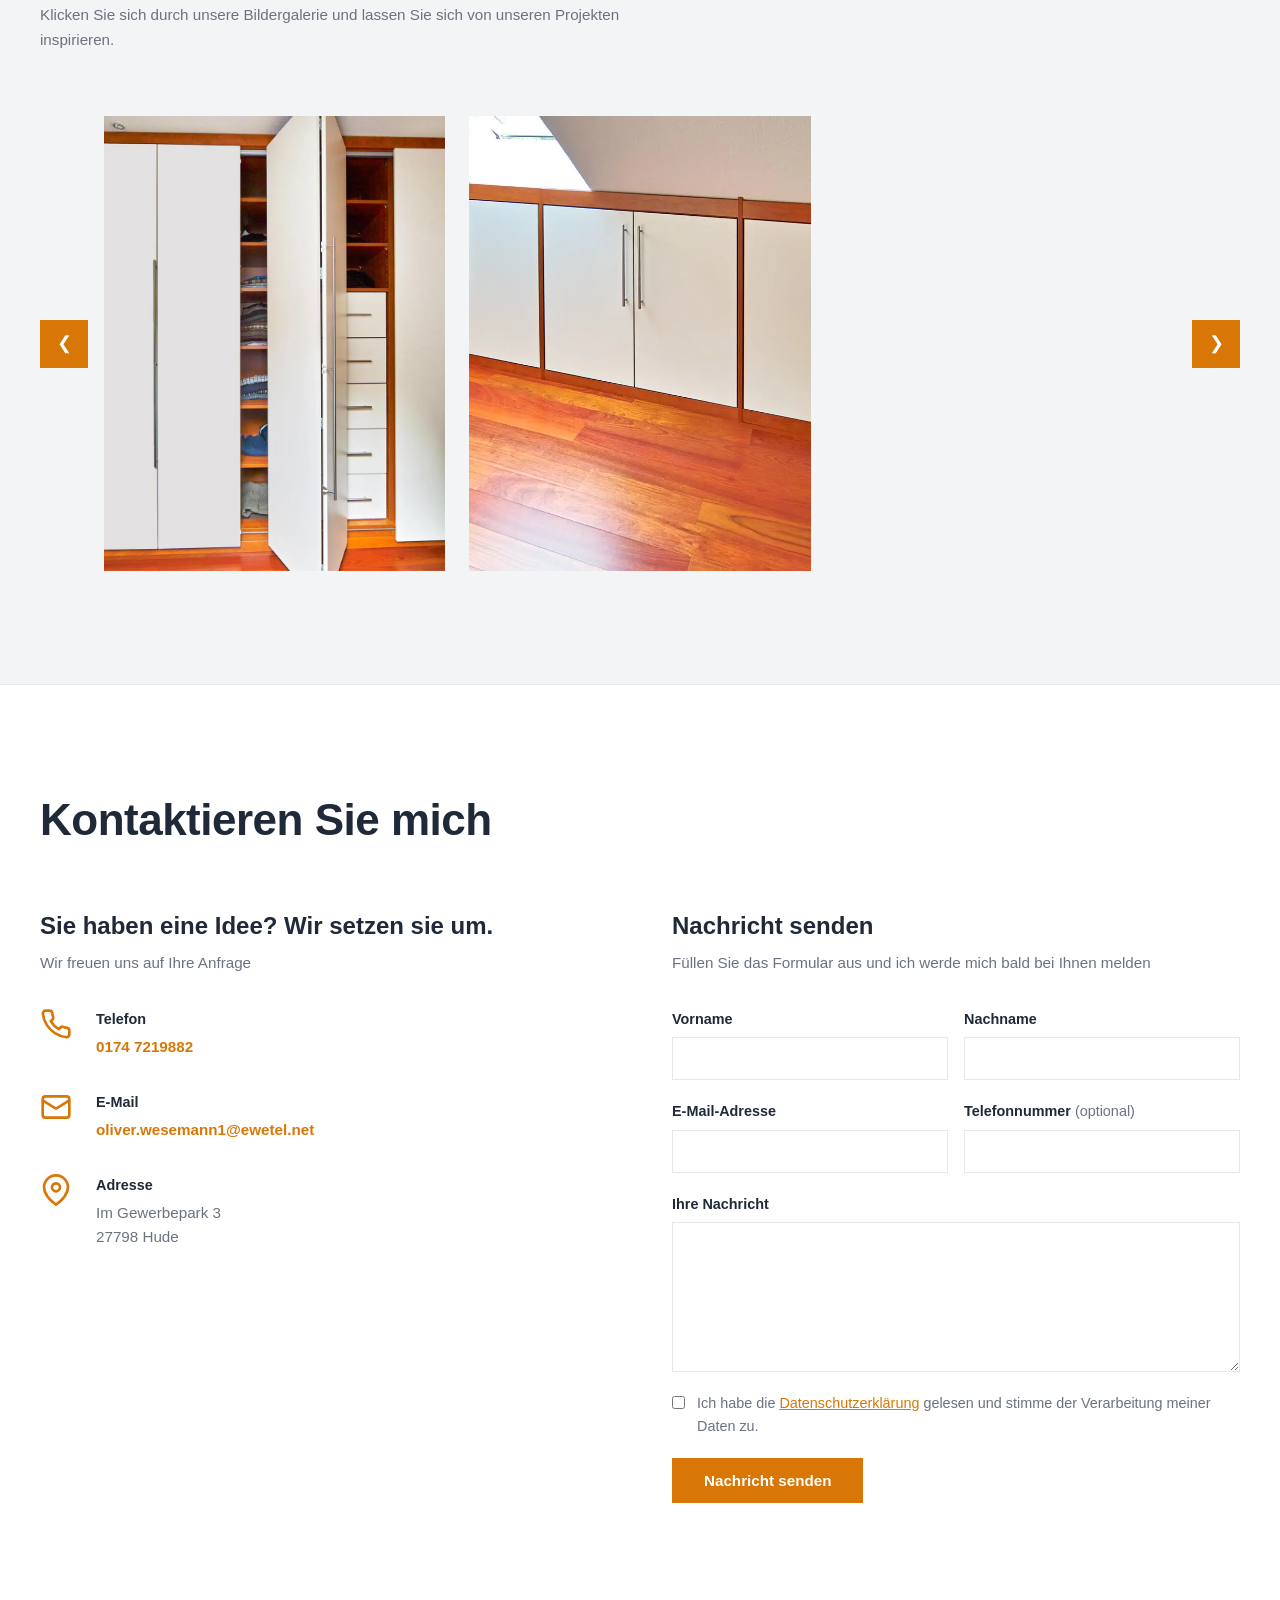
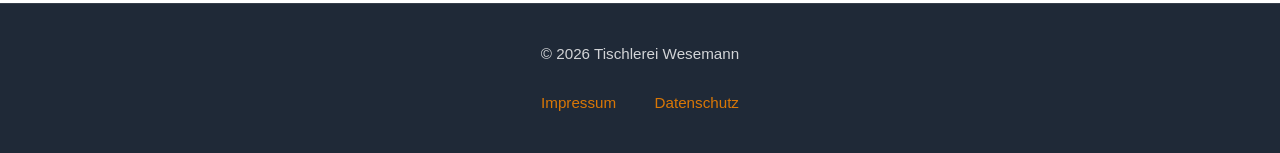
==== commit 3a719190: "changed small design issues" ====
--- a/index.html
+++ b/index.html
@@ -51,7 +51,7 @@
         { "@type": "City", "name": "Hude" },
         { "@type": "City", "name": "Oldenburg" },
         { "@type": "City", "name": "Ganderkesee" },
-        { "@type": "City", "name": "Wardenburg" }
+        { "@type": "City", "name": "Bookholzberg" }
       ],
       "knowsAbout": [
         "Tischlerarbeiten",
@@ -89,8 +89,8 @@
     <!-- Hero Section -->
     <section class="hero">
         <div class="hero-content">
-            <h1>Tischlerei &amp; Zimmerarbeiten in Hude</h1>
-            <p>Ihr Tischlermeister für hochwertige Holzarbeiten in Hude und der Region Oldenburg</p>
+            <h1>Tischlerei &amp; Zimmerarbeiten</h1>
+            <p>Ihr Tischlermeister für hochwertige Holzarbeiten in Hude und Umgebung</p>
             <a href="#contact" class="cta-button">Jetzt Kontakt aufnehmen</a>
         </div>
     </section>
@@ -102,7 +102,7 @@
                 <img src="images/Profilbild.webp" alt="Tischlermeister Oliver Wesemann in Arbeitskleidung vor seiner Werkstatt in Hude" loading="lazy" decoding="async">
             </div>
             <article class="about-content">
-                <h2 id="about-heading">Willkommen bei der Tischlerei Wesemann in Hude</h2>
+                <h2 id="about-heading">Willkommen bei der Tischlerei Oliver Wesemann</h2>
                 <p class="about-text">Ich bin Tischlermeister mit 36 Jahren Berufserfahrung und führe seit 2005 meine eigene Tischlerei in Hude. Mit Leidenschaft für das Handwerk und einem hohen Anspruch an Qualität begleite ich meine Kundinnen und Kunden von der ersten Idee bis zur fertigen Umsetzung.</p>
 
                 <p class="about-text">Gemeinsam mit der Zimmerei Heinz Wesemann biete ich ein breites Leistungsspektrum rund um Tischler- und Zimmerarbeiten. Ob Dachsanierung, Carports, maßgefertigte Einbaumöbel oder An- und Ausbauten, jedes Projekt wird sorgfältig geplant und fachgerecht umgesetzt.</p>
@@ -115,7 +115,7 @@
     <!-- Gallery Section -->
     <section id="gallery" class="gallery" aria-labelledby="gallery-heading">
         <div class="gallery-header">
-            <h2 id="gallery-heading">Unsere Arbeiten aus Hude und Umgebung</h2>
+            <h2 id="gallery-heading">Unsere Arbeiten</h2>
             <p>Klicken Sie sich durch unsere Bildergalerie und lassen Sie sich von unseren Projekten inspirieren.</p>
         </div>
         <div class="gallery-container">
--- a/style.css
+++ b/style.css
@@ -169,11 +169,12 @@
 }
 
 .about-content h2 {
-    font-size: clamp(1.75rem, 5vw, 2.75rem);
+    font-size: clamp(1.4rem, 5vw, 2.75rem);
     color: var(--primary-color);
     margin-bottom: clamp(1rem, 2vw, 1.5rem);
     font-weight: 700;
     letter-spacing: -0.5px;
+    line-height: 1.2;
 }
 
 .about-intro {
@@ -214,7 +215,7 @@
 }
 
 .gallery h2 {
-    font-size: clamp(1.75rem, 5vw, 2.75rem);
+    font-size: clamp(1.4rem, 5vw, 2.75rem);
     color: var(--primary-color);
     margin-bottom: clamp(0.5rem, 1vw, 0.75rem);
     font-weight: 700;
@@ -378,7 +379,7 @@
 }
 
 .contact-header h2 {
-    font-size: clamp(1.75rem, 5vw, 2.75rem);
+    font-size: clamp(1.4rem, 5vw, 2.75rem);
     color: var(--primary-color);
     font-weight: 700;
     letter-spacing: -0.5px;
--- a/responsive.css
+++ b/responsive.css
@@ -32,24 +32,40 @@
         border-bottom: 1px solid var(--border-color);
     }
 
+    /* Reihenfolge auf Mobile: Überschrift, dann Bild, dann Text.
+       display: contents macht h2 und Absätze zu direkten Grid-Items,
+       damit sie einzeln sortiert werden können. Abstände kommen
+       dadurch aus den Margins statt aus dem Grid-Gap. */
     .about-container {
         grid-template-columns: 1fr;
-        gap: clamp(2rem, 3vw, 3rem);
+        gap: 0;
     }
 
     .about-content {
-        order: 2;
+        display: contents;
+    }
+
+    .about-content h2 {
+        order: 1;
+        /* Abstand zum Bild kommt allein aus dessen margin-top,
+           damit oben und unten gleich viel Luft bleibt */
+        margin-bottom: 0;
     }
 
     .about-image {
-        order: 1;
+        order: 2;
         text-align: center;
+        margin-top: clamp(1.5rem, 3vw, 2rem);
         margin-bottom: clamp(1.5rem, 3vw, 2rem);
     }
 
     .about-image img {
         width: 70%;
         margin: 0 auto;
+    }
+
+    .about-text {
+        order: 3;
     }
 
     .contact-content {
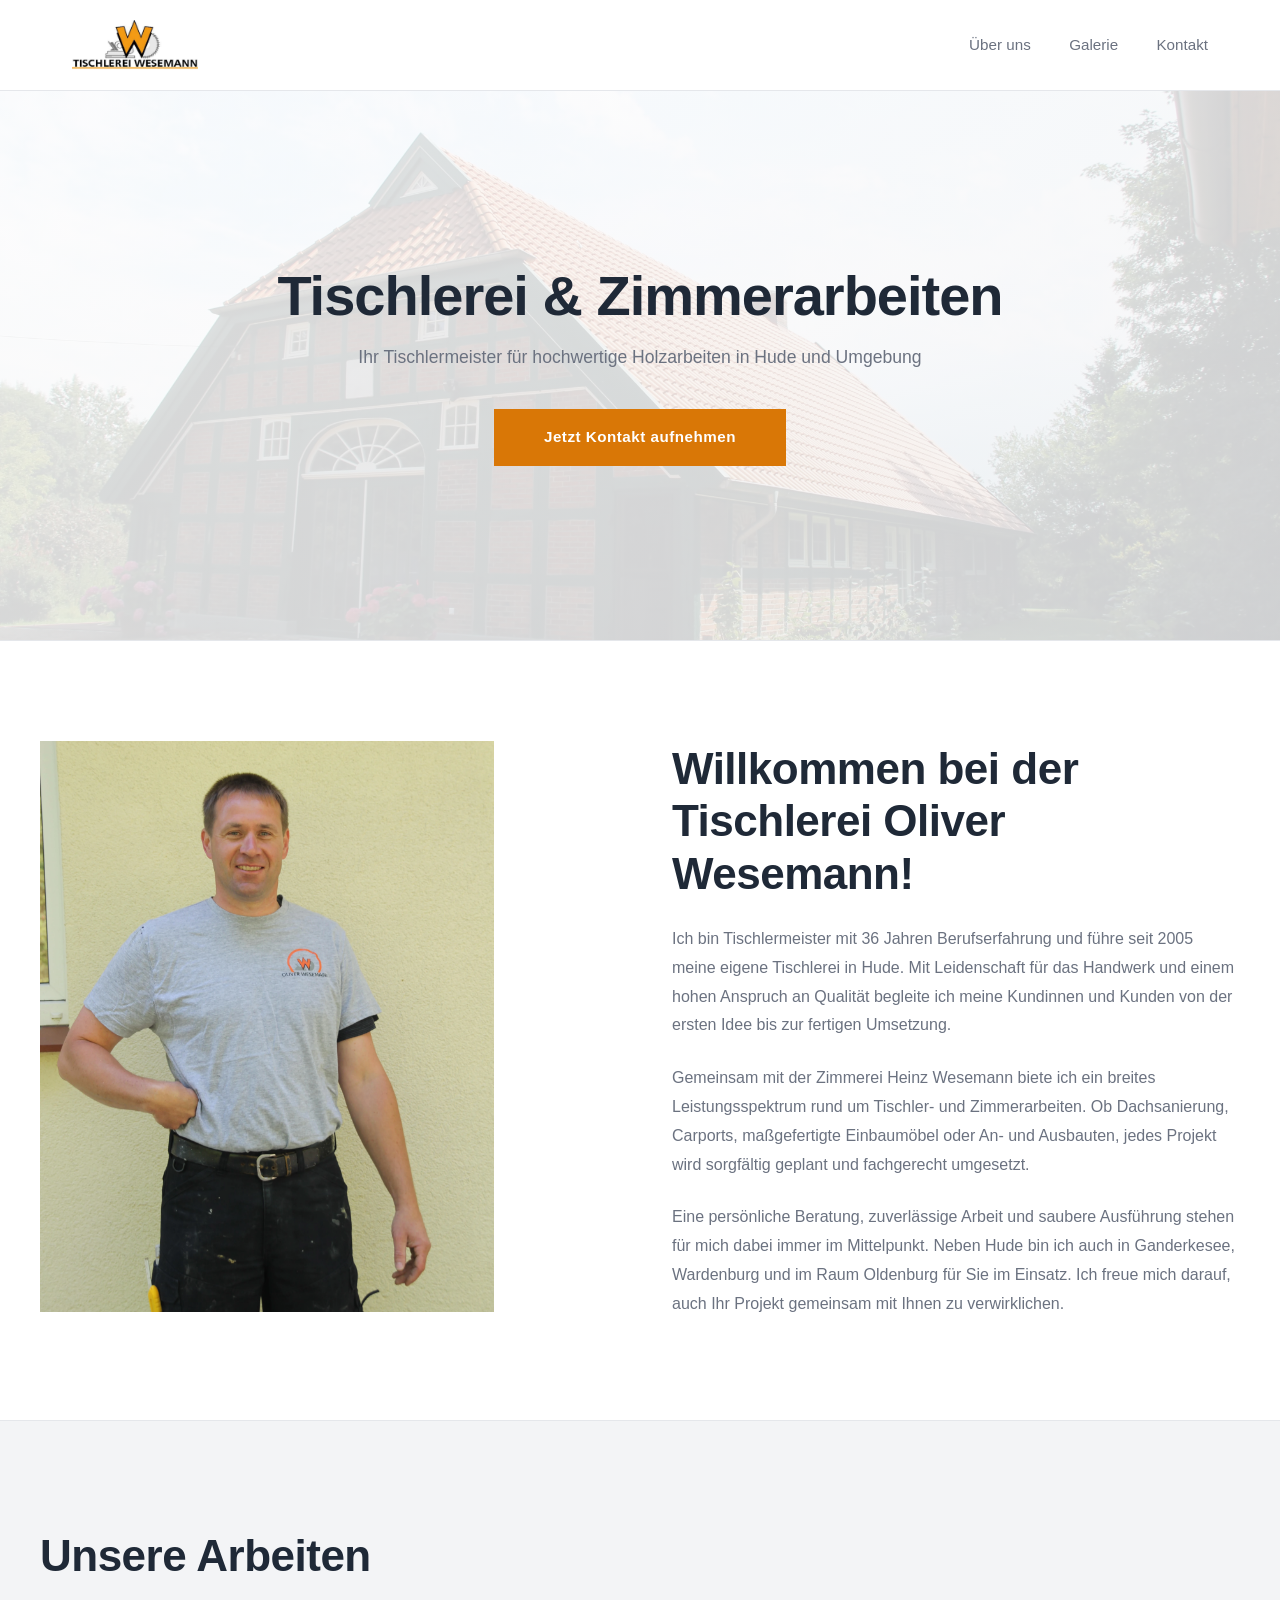
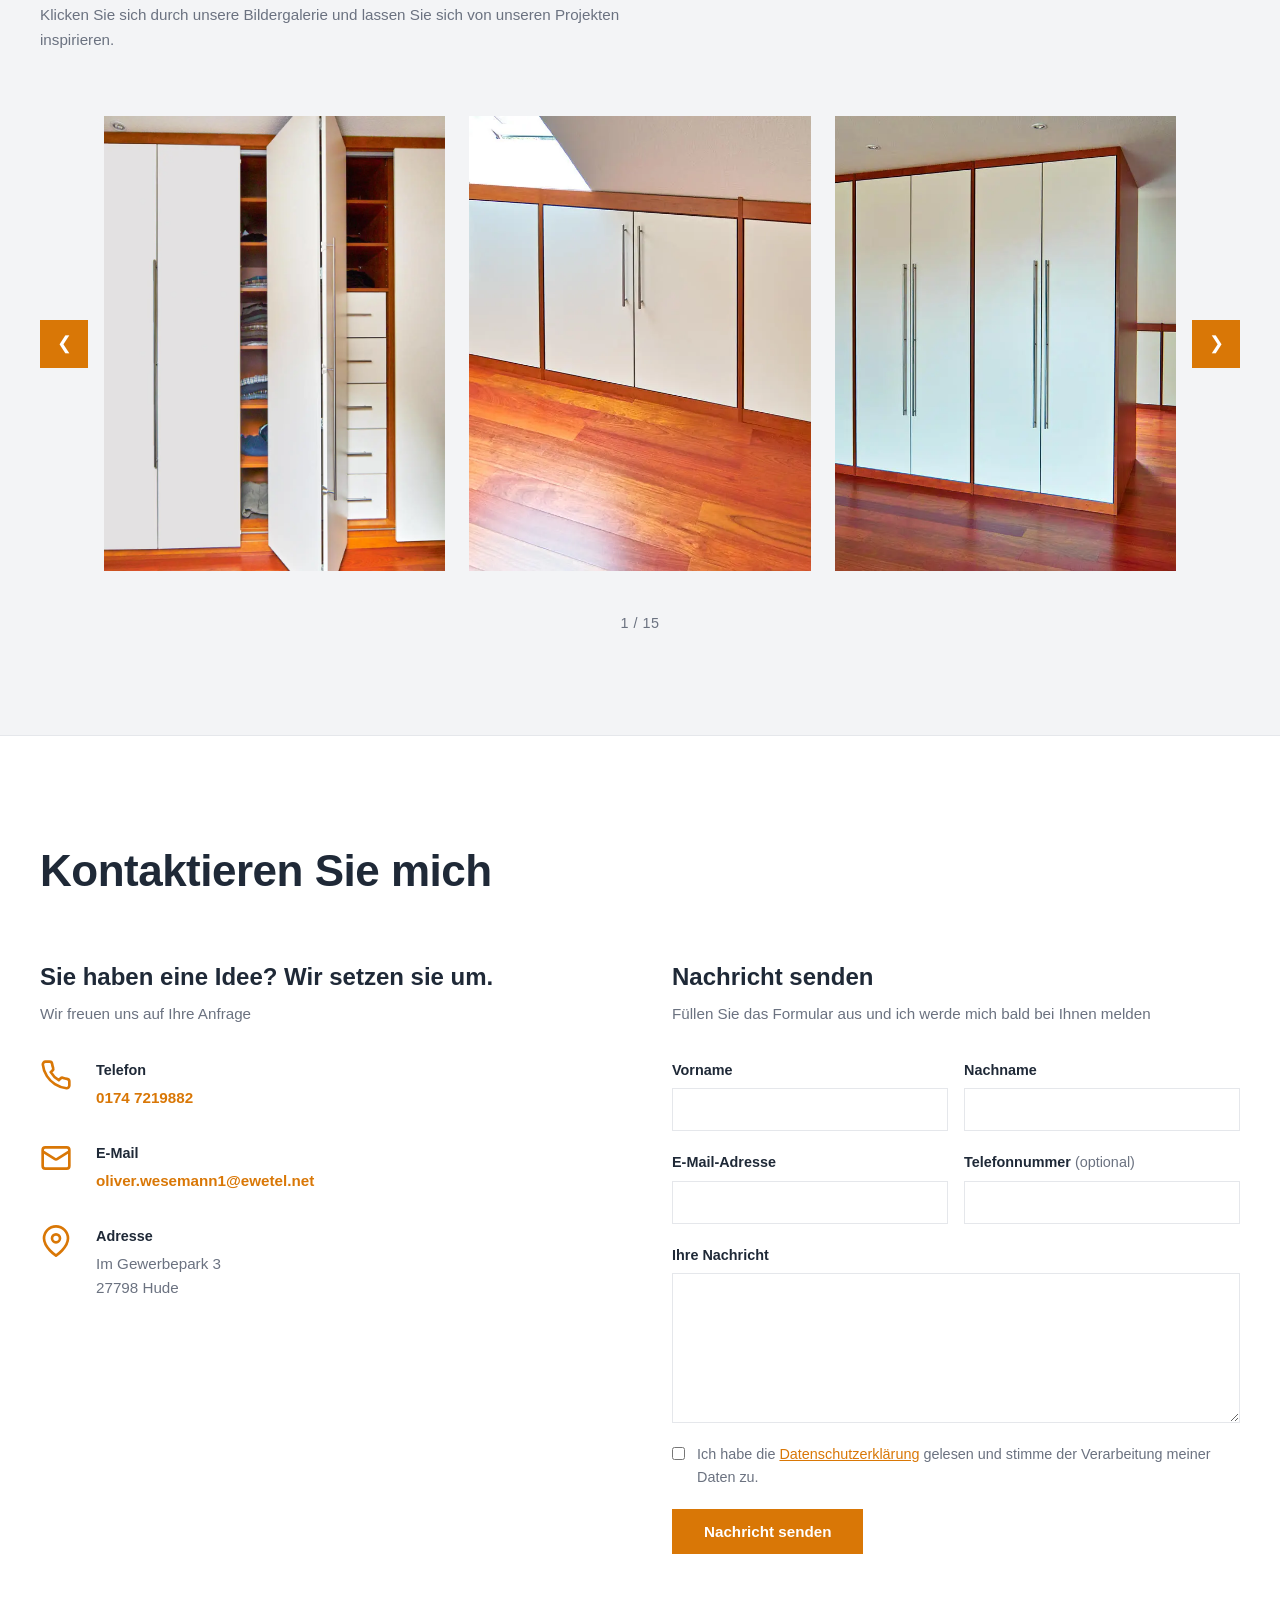
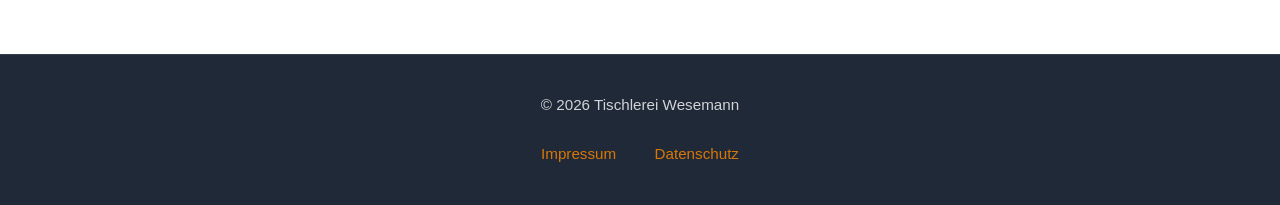
==== commit 52156e07: "added image counter for gallery" ====
--- a/index.html
+++ b/index.html
@@ -102,7 +102,7 @@
                 <img src="images/Profilbild.webp" alt="Tischlermeister Oliver Wesemann in Arbeitskleidung vor seiner Werkstatt in Hude" loading="lazy" decoding="async">
             </div>
             <article class="about-content">
-                <h2 id="about-heading">Willkommen bei der Tischlerei Oliver Wesemann</h2>
+                <h2 id="about-heading">Willkommen bei der Tischlerei Oliver Wesemann!</h2>
                 <p class="about-text">Ich bin Tischlermeister mit 36 Jahren Berufserfahrung und führe seit 2005 meine eigene Tischlerei in Hude. Mit Leidenschaft für das Handwerk und einem hohen Anspruch an Qualität begleite ich meine Kundinnen und Kunden von der ersten Idee bis zur fertigen Umsetzung.</p>
 
                 <p class="about-text">Gemeinsam mit der Zimmerei Heinz Wesemann biete ich ein breites Leistungsspektrum rund um Tischler- und Zimmerarbeiten. Ob Dachsanierung, Carports, maßgefertigte Einbaumöbel oder An- und Ausbauten, jedes Projekt wird sorgfältig geplant und fachgerecht umgesetzt.</p>
@@ -141,6 +141,7 @@
             </div>
             <button class="gallery-nav next" id="nextBtn" type="button" aria-label="Nächstes Bild">❯</button>
         </div>
+        <p class="gallery-counter" id="galleryCounter" role="status" aria-live="polite"></p>
     </section>
 
     <!-- Contact Section -->
--- a/style.css
+++ b/style.css
@@ -230,10 +230,13 @@
 
 .gallery-counter {
     max-width: 1200px;
-    margin: 0 auto clamp(1rem, 2vw, 1.5rem) auto;
+    margin: clamp(1.25rem, 2.5vw, 1.75rem) auto 0 auto;
+    text-align: center;
     font-size: clamp(0.8rem, 1.4vw, 0.9rem);
     color: var(--text-light);
     font-weight: 500;
+    font-variant-numeric: tabular-nums;
+    letter-spacing: 0.5px;
 }
 
 .gallery-container {
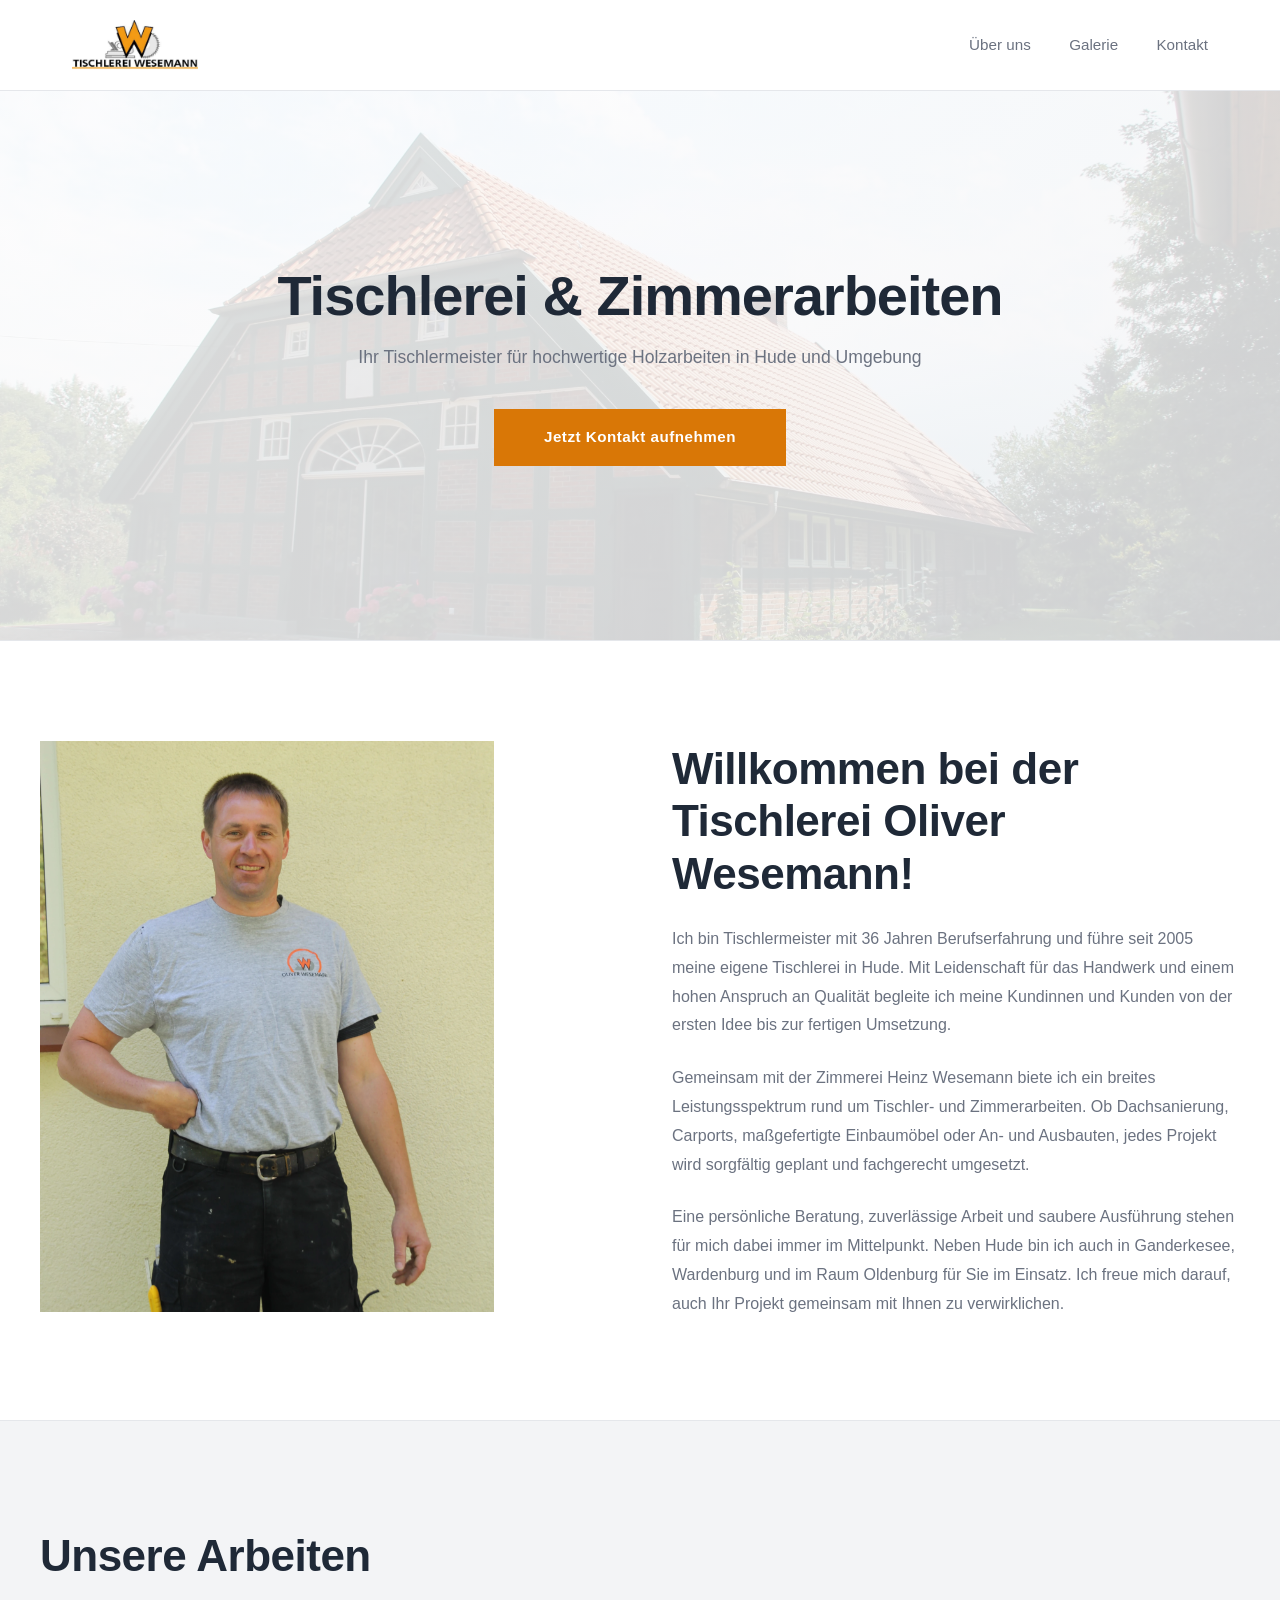
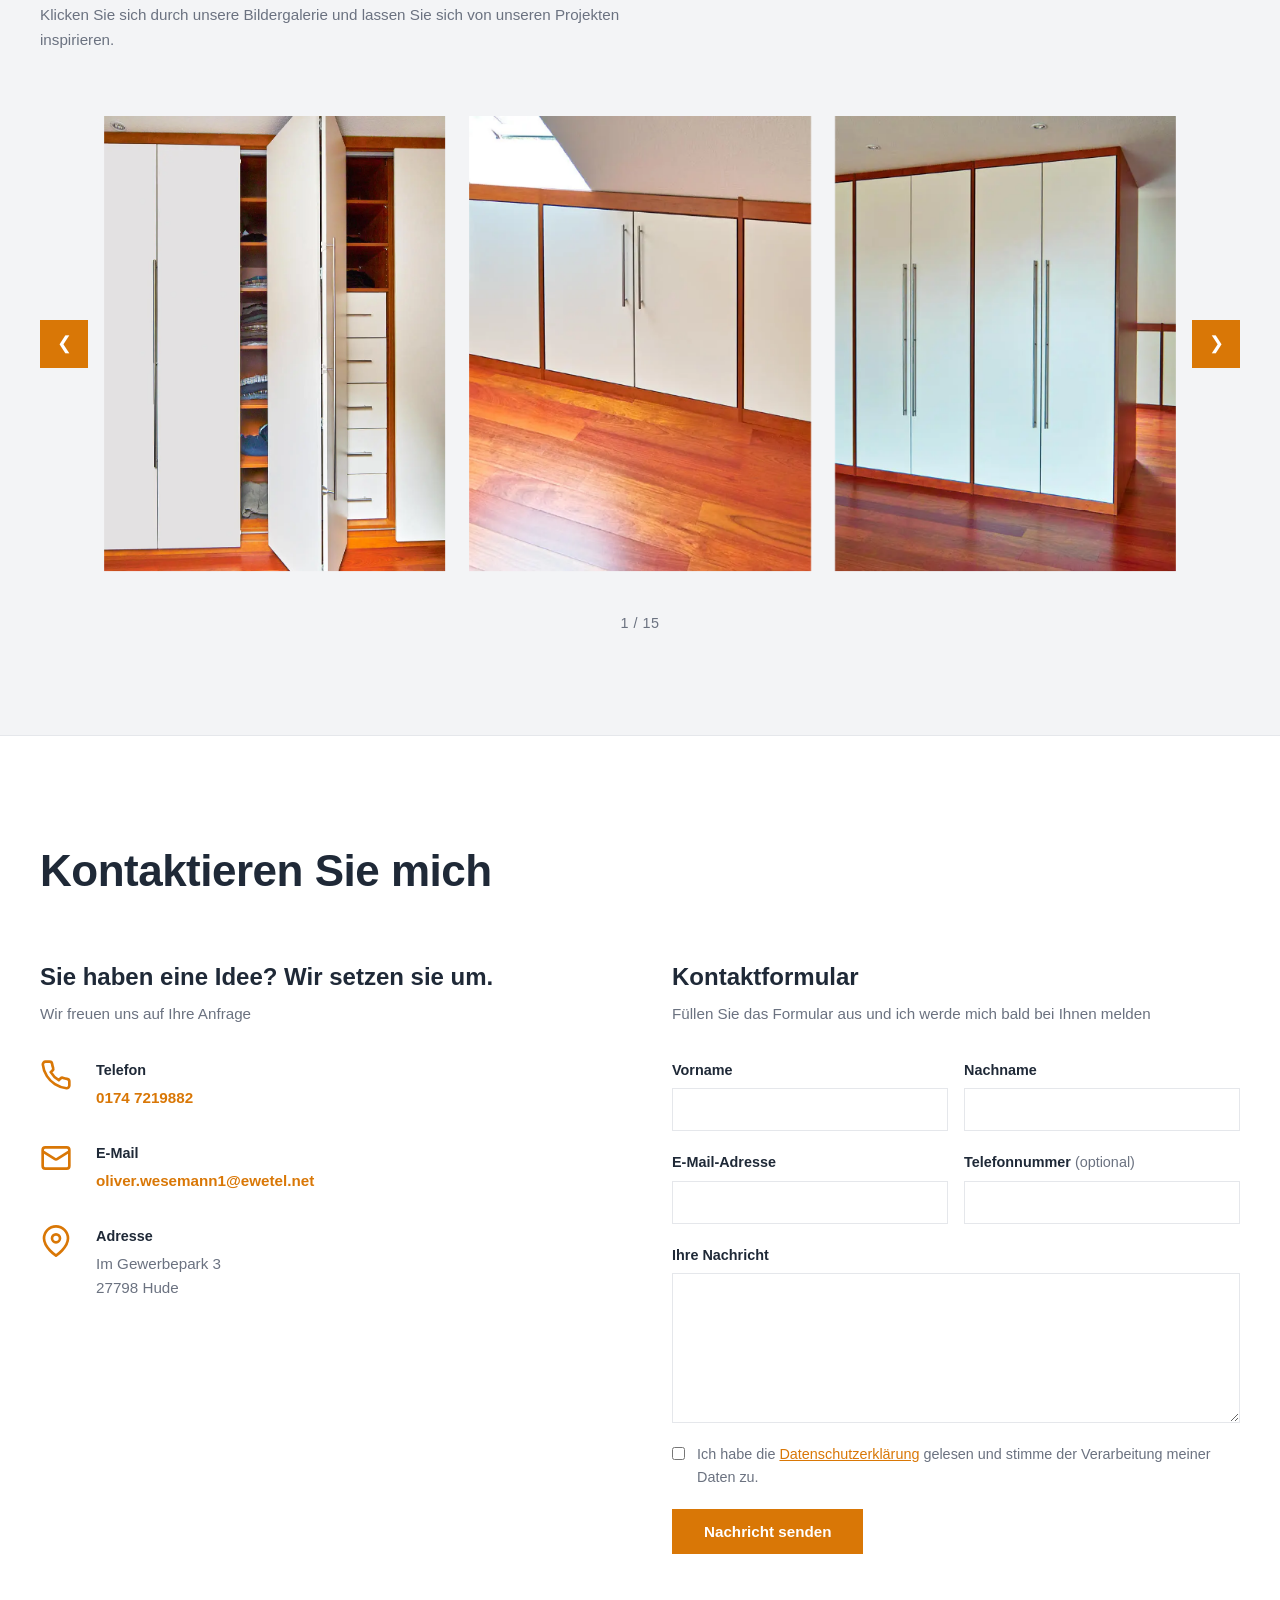
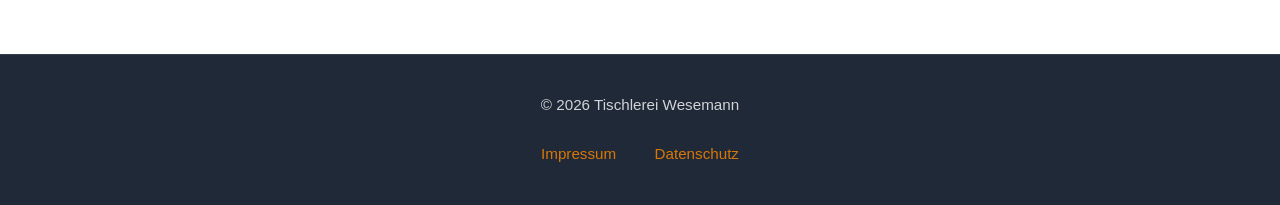
==== commit 638a0bb8: "new menue design for mobile version" ====
--- a/index.html
+++ b/index.html
@@ -200,7 +200,7 @@
 
                 <!-- Right Column: Contact Form -->
                 <div class="contact-right">
-                    <h3>Nachricht senden</h3>
+                    <h3>Kontaktformular</h3>
                     <p class="contact-subtitle">Füllen Sie das Formular aus und ich werde mich bald bei Ihnen melden</p>
 
                     <!-- Formspree-Formular-ID steht in der action-URL: /f/DEINE_ID -->
--- a/style.css
+++ b/style.css
@@ -26,12 +26,18 @@
 }
 
 /* Navigation */
+/* Sticky muss auf dem <header> sitzen, nicht auf .navbar:
+   ein Sticky-Element klebt nur innerhalb seines Elternelements,
+   und <header> ist genauso hoch wie die Navbar selbst. */
+header {
+    position: sticky;
+    top: 0;
+    z-index: 100;
+}
+
 .navbar {
     background-color: var(--bg-white);
     border-bottom: 1px solid var(--border-color);
-    position: sticky;
-    top: 0;
-    z-index: 100;
 }
 
 .nav-container {
@@ -89,6 +95,8 @@
     background: none;
     border: none;
     padding: 0;
+    position: relative;
+    z-index: 110;
 }
 
 .hamburger span {
@@ -96,7 +104,20 @@
     width: 25px;
     background-color: var(--text-dark);
     margin: 5px 0;
-    transition: 0.3s;
+    transition: transform 0.3s ease, opacity 0.2s ease;
+}
+
+/* Burger wird zum X, sobald das Menü offen ist */
+.hamburger[aria-expanded="true"] span:nth-child(1) {
+    transform: translateY(12px) rotate(45deg);
+}
+
+.hamburger[aria-expanded="true"] span:nth-child(2) {
+    opacity: 0;
+}
+
+.hamburger[aria-expanded="true"] span:nth-child(3) {
+    transform: translateY(-12px) rotate(-45deg);
 }
 
 /* Hero Section */
--- a/responsive.css
+++ b/responsive.css
@@ -4,32 +4,44 @@
         display: flex;
     }
 
+    /* Dropdown direkt unter der Navbar.
+       Absolut positioniert, dadurch braucht die Einblendung
+       keine Höhenanimation mit festem Maximalwert. */
     .nav-menu {
         position: absolute;
-        top: 70px;
+        top: 100%;
         left: 0;
+        width: 100%;
+        background-color: var(--bg-white);
+        border-bottom: 1px solid var(--border-color);
         flex-direction: column;
-        width: 100%;
-        background-color: white;
+        align-items: stretch;
         gap: 0;
-        padding: 1rem 0;
-        max-height: 0;
-        height: 0;
-        overflow: hidden;
-        transition: max-height 0.3s ease, height 0.3s ease;
-        border-bottom: 1px solid var(--border-color);
+        padding: clamp(1rem, 4vw, 1.5rem) clamp(1.5rem, 6vw, 2rem) clamp(1.5rem, 5vw, 2rem);
+        opacity: 0;
         visibility: hidden;
+        transform: translateY(-8px);
+        transition: opacity 0.25s ease, transform 0.25s ease, visibility 0.25s;
     }
 
     .nav-menu.active {
-        max-height: 300px;
-        height: auto;
+        opacity: 1;
         visibility: visible;
+        transform: translateY(0);
     }
 
     .nav-menu a {
-        padding: 1rem 2rem;
-        border-bottom: 1px solid var(--border-color);
+        border-bottom: none;
+        padding: clamp(0.55rem, 2.5vw, 0.75rem) 0;
+        font-size: clamp(1.35rem, 5.5vw, 1.6rem);
+        font-weight: 500;
+        line-height: 1.3;
+        letter-spacing: -0.3px;
+        color: var(--primary-color);
+    }
+
+    .nav-menu a:hover {
+        color: var(--secondary-color);
     }
 
     /* Reihenfolge auf Mobile: Überschrift, dann Bild, dann Text.
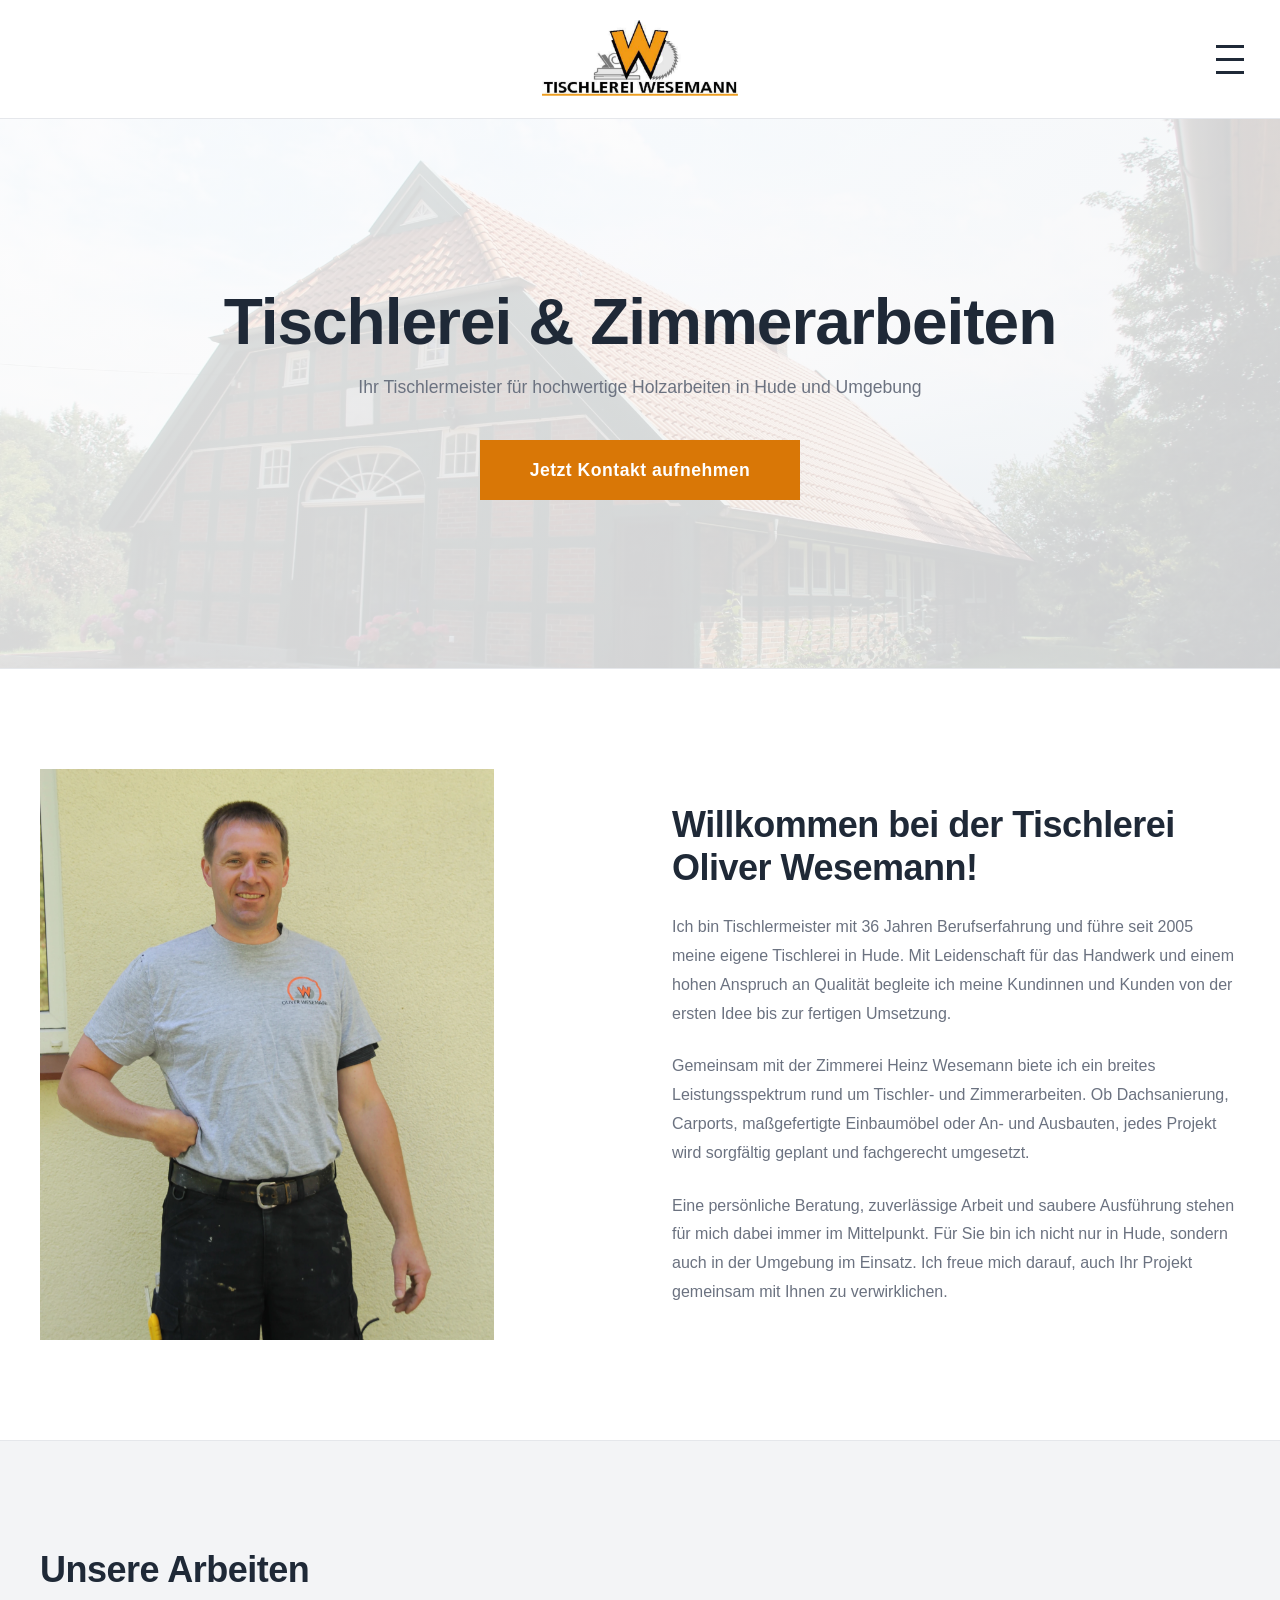
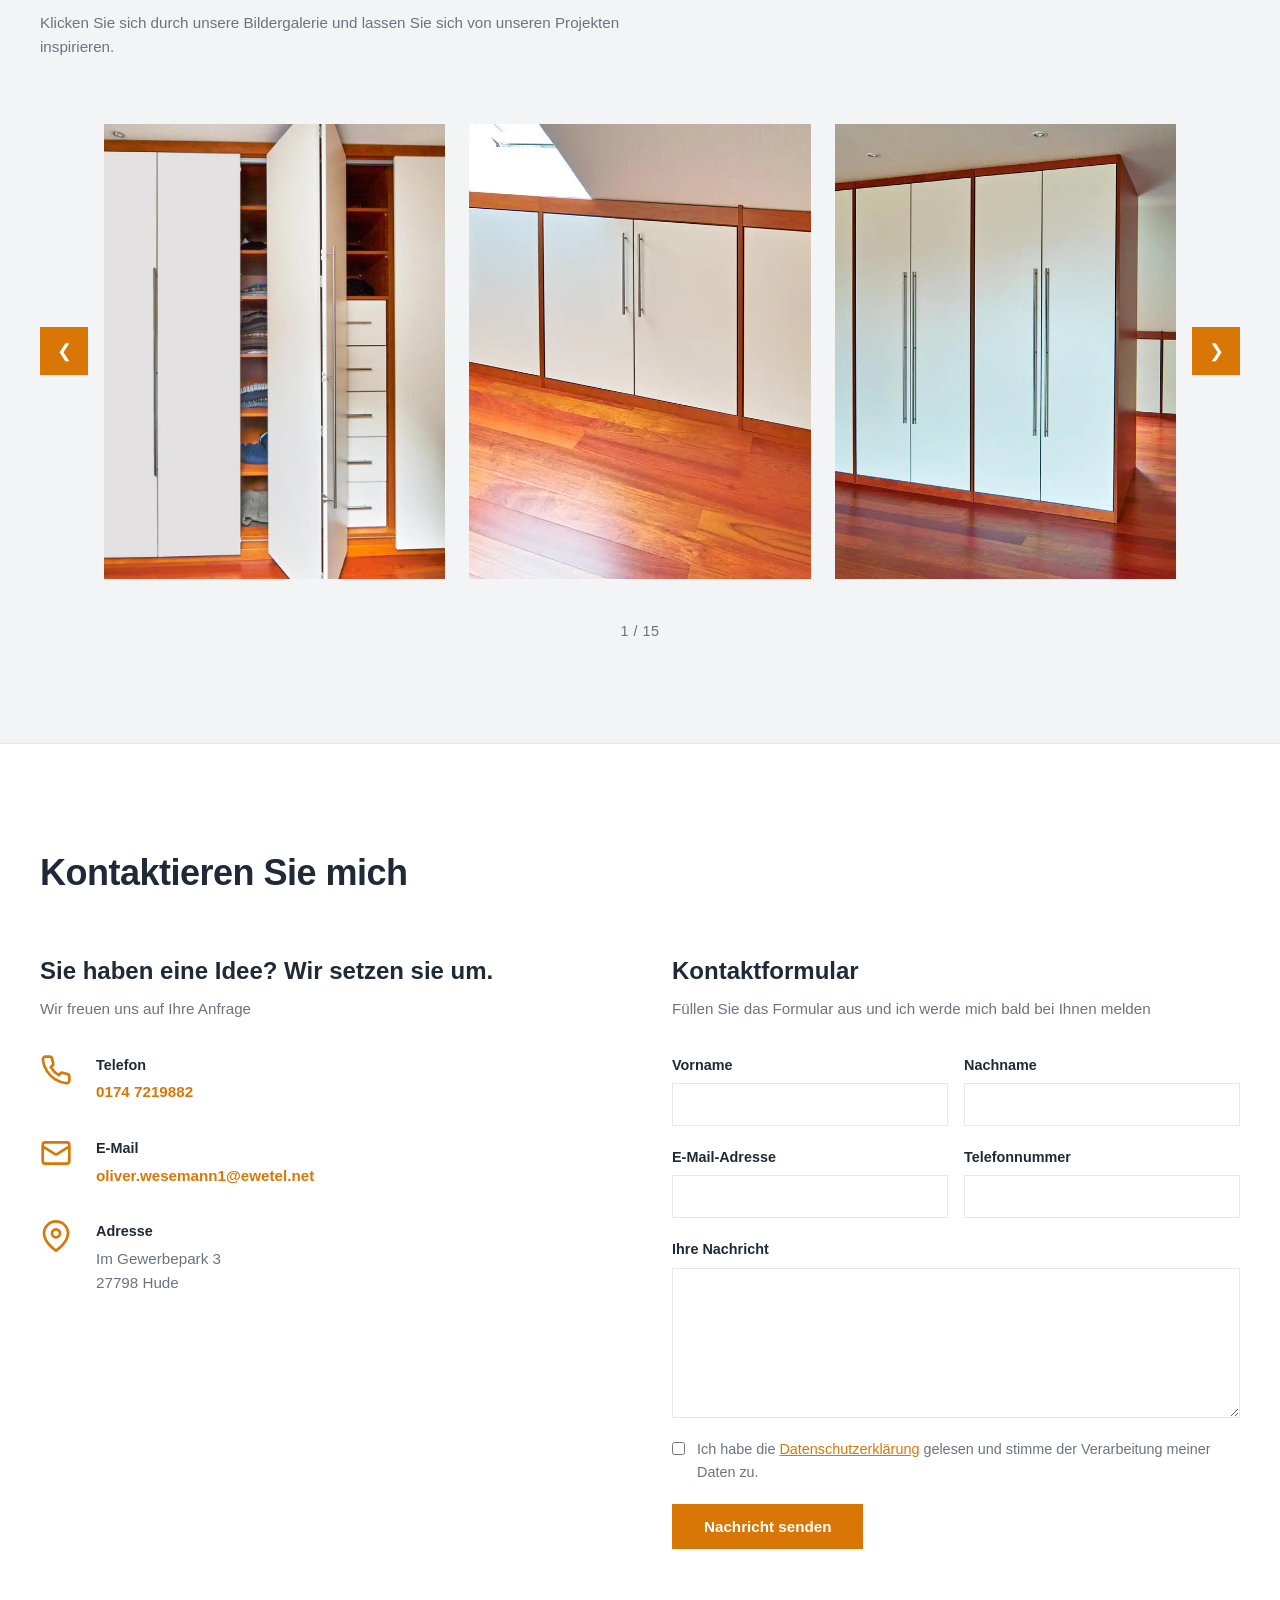
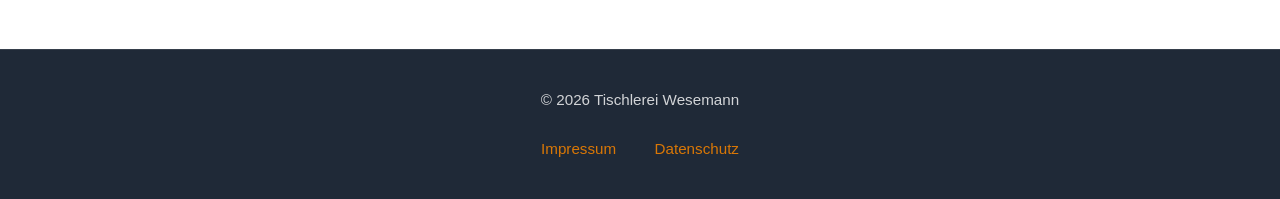
==== commit 83ea0b2a: "design changes" ====
--- a/index.html
+++ b/index.html
@@ -69,7 +69,7 @@
         <nav class="navbar" aria-label="Hauptnavigation">
             <div class="nav-container">
                 <a href="index.html" class="nav-logo">
-                    <img src="images/logo_Wesemann.png" alt="Tischlerei Oliver Wesemann, Hude – zur Startseite" width="200" height="100">
+                    <img src="images/logo_Wesemann.png" alt="Tischlerei Oliver Wesemann, Hude – zur Startseite" width="1264" height="501">
                 </a>
                 <div class="nav-menu" id="navMenu">
                     <a href="#about">Über uns</a>
@@ -107,7 +107,7 @@
 
                 <p class="about-text">Gemeinsam mit der Zimmerei Heinz Wesemann biete ich ein breites Leistungsspektrum rund um Tischler- und Zimmerarbeiten. Ob Dachsanierung, Carports, maßgefertigte Einbaumöbel oder An- und Ausbauten, jedes Projekt wird sorgfältig geplant und fachgerecht umgesetzt.</p>
 
-                <p class="about-text">Eine persönliche Beratung, zuverlässige Arbeit und saubere Ausführung stehen für mich dabei immer im Mittelpunkt. Neben Hude bin ich auch in Ganderkesee, Wardenburg und im Raum Oldenburg für Sie im Einsatz. Ich freue mich darauf, auch Ihr Projekt gemeinsam mit Ihnen zu verwirklichen.</p>
+                <p class="about-text">Eine persönliche Beratung, zuverlässige Arbeit und saubere Ausführung stehen für mich dabei immer im Mittelpunkt. Für Sie bin ich nicht nur in Hude, sondern auch in der Umgebung im Einsatz. Ich freue mich darauf, auch Ihr Projekt gemeinsam mit Ihnen zu verwirklichen.</p>
             </article>
         </div>
     </section>
@@ -222,8 +222,8 @@
                                 <input type="email" id="email" name="email" autocomplete="email" required>
                             </div>
                             <div class="form-field">
-                                <label for="telefon">Telefonnummer <span class="form-optional">(optional)</span></label>
-                                <input type="tel" id="telefon" name="telefon" autocomplete="tel">
+                                <label for="telefon">Telefonnummer</label>
+                                <input type="tel" id="telefon" name="telefon" autocomplete="tel" required>
                             </div>
                         </div>
 
--- a/style.css
+++ b/style.css
@@ -12,6 +12,11 @@
     --bg-light: #f3f4f6;
     --bg-white: #ffffff;
     --border-color: #e5e7eb;
+
+    --logo-height: clamp(55px, 11vw, 78px);
+    --nav-height: calc(clamp(0.75rem, 2vw, 1.25rem) * 2 + var(--logo-height) + 1px);
+
+    --nav-pad-x: clamp(0.75rem, 2vw, 1.25rem);
 }
 
 html {
@@ -25,10 +30,6 @@
     background-color: var(--bg-white);
 }
 
-/* Navigation */
-/* Sticky muss auf dem <header> sitzen, nicht auf .navbar:
-   ein Sticky-Element klebt nur innerhalb seines Elternelements,
-   und <header> ist genauso hoch wie die Navbar selbst. */
 header {
     position: sticky;
     top: 0;
@@ -38,26 +39,33 @@
 .navbar {
     background-color: var(--bg-white);
     border-bottom: 1px solid var(--border-color);
+    position: relative;
+}
+
+section[id] {
+    scroll-margin-top: var(--nav-height);
 }
 
 .nav-container {
-    max-width: 1200px;
-    margin: 0 auto;
-    padding: clamp(0.75rem, 2vw, 1.25rem) clamp(1rem, 4vw, 2rem);
-    display: flex;
-    justify-content: space-between;
+    /* Geht über die volle Breite der Navbar, kein zentrierter
+       Inhaltsrahmen wie bei den restlichen Sections. */
+    width: 100%;
+    padding: clamp(0.75rem, 2vw, 1.25rem) var(--nav-pad-x);
+    display: grid;
+    grid-template-columns: 1fr auto 1fr;
     align-items: center;
+    /* Bezugsrahmen fürs Dropdown, damit es sich am Container
+       statt an der vollen Fensterbreite ausrichtet */
+    position: relative;
 }
 
 .nav-logo {
+    grid-column: 2;
+    justify-self: center;
     display: flex;
     align-items: center;
-    gap: clamp(0.5rem, 1.5vw, 0.75rem);
-    font-size: clamp(1rem, 2.5vw, 1.25rem);
-    font-weight: 600;
     color: var(--primary-color);
     text-decoration: none;
-    letter-spacing: -0.5px;
     transition: opacity 0.3s ease;
     cursor: pointer;
 }
@@ -67,29 +75,84 @@
 }
 
 .nav-logo img {
-    height: clamp(40px, 8vw, 50px);
+    height: var(--logo-height);
     width: auto;
 }
 
+/* Vollbreiter Block unter der Navbar auf Mobile/Tablet. */
 .nav-menu {
-    display: flex;
-    gap: clamp(1.5rem, 3vw, 2.5rem);
+    position: absolute;
+    top: 100%;
+    left: 0;
+    width: 100%;
+    background-color: var(--bg-white);
+    border-bottom: 1px solid var(--border-color);
+    display: flex;
+    flex-direction: column;
+    align-items: flex-end;
+    text-align: right;
+    gap: 0;
+    padding: clamp(1.25rem, 5vw, 2rem) calc(var(--nav-pad-x) + clamp(0.75rem, 3vw, 1.5rem)) clamp(1.75rem, 6vw, 2.5rem);
+    opacity: 0;
+    visibility: hidden;
+    transform: translateY(-8px);
+    transition: opacity 0.25s ease, transform 0.25s ease, visibility 0.25s;
+}
+
+.nav-menu.active {
+    opacity: 1;
+    visibility: visible;
+    transform: translateY(0);
 }
 
 .nav-menu a {
     text-decoration: none;
-    color: var(--text-light);
+    color: var(--primary-color);
     font-weight: 500;
-    font-size: clamp(0.85rem, 1.5vw, 0.95rem);
+    font-size: clamp(1.1rem, 3.5vw, 1.3rem);
+    line-height: 1.3;
+    letter-spacing: -0.3px;
+    padding: clamp(0.55rem, 2.5vw, 0.75rem) 0;
     transition: color 0.3s ease;
 }
 
 .nav-menu a:hover {
-    color: var(--primary-color);
+    color: var(--secondary-color);
+}
+
+/* Ab Desktop: kompaktes, rechtsbündig andockendes Panel statt
+   des vollbreiten Blocks. */
+@media (min-width: 769px) {
+    .nav-menu {
+        left: auto;
+        right: calc(var(--nav-pad-x) + clamp(0.5rem, 2vw, 1rem));
+        width: auto;
+        min-width: 240px;
+        align-items: stretch;
+        border: 1px solid var(--border-color);
+        border-top: none;
+        padding: 0.5rem;
+    }
+
+    .nav-menu a {
+        text-align: left;
+        font-size: 1rem;
+        font-weight: 500;
+        letter-spacing: 0;
+        padding: 0.85rem 1rem;
+    }
+
+    .nav-menu a:hover {
+        background-color: var(--bg-light);
+    }
 }
 
 .hamburger {
-    display: none;
+    grid-column: 3;
+    justify-self: end;
+    /* Etwas mehr Abstand zum Seitenrand als der reine Container-Innenabstand */
+    margin-right: clamp(0.5rem, 2vw, 1rem);
+    display: flex;
     flex-direction: column;
     cursor: pointer;
     background: none;
@@ -100,16 +163,17 @@
 }
 
 .hamburger span {
-    height: 2px;
-    width: 25px;
+    height: 3px;
+    width: 28px;
     background-color: var(--text-dark);
     margin: 5px 0;
     transition: transform 0.3s ease, opacity 0.2s ease;
 }
 
-/* Burger wird zum X, sobald das Menü offen ist */
+/* Burger wird zum X, sobald das Menü offen ist.
+   Versatz = Strichhöhe + Abstand = 3px + 10px */
 .hamburger[aria-expanded="true"] span:nth-child(1) {
-    transform: translateY(12px) rotate(45deg);
+    transform: translateY(13px) rotate(45deg);
 }
 
 .hamburger[aria-expanded="true"] span:nth-child(2) {
@@ -117,7 +181,7 @@
 }
 
 .hamburger[aria-expanded="true"] span:nth-child(3) {
-    transform: translateY(-12px) rotate(-45deg);
+    transform: translateY(-13px) rotate(-45deg);
 }
 
 /* Hero Section */
@@ -135,7 +199,7 @@
 }
 
 .hero-content h1 {
-    font-size: clamp(1.75rem, 7vw, 3.5rem);
+    font-size: clamp(1.75rem, 7vw, 4rem);
     margin-bottom: clamp(0.75rem, 2vw, 1rem);
     font-weight: 700;
     letter-spacing: -1px;
@@ -157,10 +221,10 @@
     color: white;
     padding: clamp(10px, 2vw, 14px) clamp(30px, 5vw, 48px);
     text-decoration: none;
-    font-weight: 600;
+    font-weight: 700;
     transition: all 0.3s ease;
     border: 2px solid var(--secondary-color);
-    font-size: clamp(0.85rem, 1.5vw, 0.95rem);
+    font-size: clamp(0.9rem, 1.8vw, 1.1rem);
     letter-spacing: 0.5px;
 }
 
@@ -185,12 +249,17 @@
     align-items: center;
 }
 
+.about-image {
+    align-self: center;
+}
+
 .about-image img {
     width: 80%;
+    display: block;
 }
 
 .about-content h2 {
-    font-size: clamp(1.4rem, 5vw, 2.75rem);
+    font-size: clamp(1.4rem, 5vw, 2.25rem);
     color: var(--primary-color);
     margin-bottom: clamp(1rem, 2vw, 1.5rem);
     font-weight: 700;
@@ -236,7 +305,7 @@
 }
 
 .gallery h2 {
-    font-size: clamp(1.4rem, 5vw, 2.75rem);
+    font-size: clamp(1.4rem, 5vw, 2.25rem);
     color: var(--primary-color);
     margin-bottom: clamp(0.5rem, 1vw, 0.75rem);
     font-weight: 700;
@@ -403,7 +472,7 @@
 }
 
 .contact-header h2 {
-    font-size: clamp(1.4rem, 5vw, 2.75rem);
+    font-size: clamp(1.4rem, 5vw, 2.25rem);
     color: var(--primary-color);
     font-weight: 700;
     letter-spacing: -0.5px;
@@ -557,11 +626,6 @@
     color: var(--text-dark);
     font-weight: 600;
     font-size: clamp(0.8rem, 1.4vw, 0.9rem);
-}
-
-.form-optional {
-    color: var(--text-light);
-    font-weight: 400;
 }
 
 .form-consent {
--- a/responsive.css
+++ b/responsive.css
@@ -1,47 +1,17 @@
 /* Tablet */
 @media (max-width: 768px) {
-    .hamburger {
-        display: flex;
+    /* Fest fixiert statt sticky: mobile Browser verändern beim Scrollen
+       die Viewport-Höhe, wodurch sticky sichtbar springt.
+       Der Body gleicht die fehlende Höhe im Fluss wieder aus. */
+    header {
+        position: fixed;
+        top: 0;
+        left: 0;
+        width: 100%;
     }
 
-    /* Dropdown direkt unter der Navbar.
-       Absolut positioniert, dadurch braucht die Einblendung
-       keine Höhenanimation mit festem Maximalwert. */
-    .nav-menu {
-        position: absolute;
-        top: 100%;
-        left: 0;
-        width: 100%;
-        background-color: var(--bg-white);
-        border-bottom: 1px solid var(--border-color);
-        flex-direction: column;
-        align-items: stretch;
-        gap: 0;
-        padding: clamp(1rem, 4vw, 1.5rem) clamp(1.5rem, 6vw, 2rem) clamp(1.5rem, 5vw, 2rem);
-        opacity: 0;
-        visibility: hidden;
-        transform: translateY(-8px);
-        transition: opacity 0.25s ease, transform 0.25s ease, visibility 0.25s;
-    }
-
-    .nav-menu.active {
-        opacity: 1;
-        visibility: visible;
-        transform: translateY(0);
-    }
-
-    .nav-menu a {
-        border-bottom: none;
-        padding: clamp(0.55rem, 2.5vw, 0.75rem) 0;
-        font-size: clamp(1.35rem, 5.5vw, 1.6rem);
-        font-weight: 500;
-        line-height: 1.3;
-        letter-spacing: -0.3px;
-        color: var(--primary-color);
-    }
-
-    .nav-menu a:hover {
-        color: var(--secondary-color);
+    body {
+        padding-top: var(--nav-height);
     }
 
     /* Reihenfolge auf Mobile: Überschrift, dann Bild, dann Text.
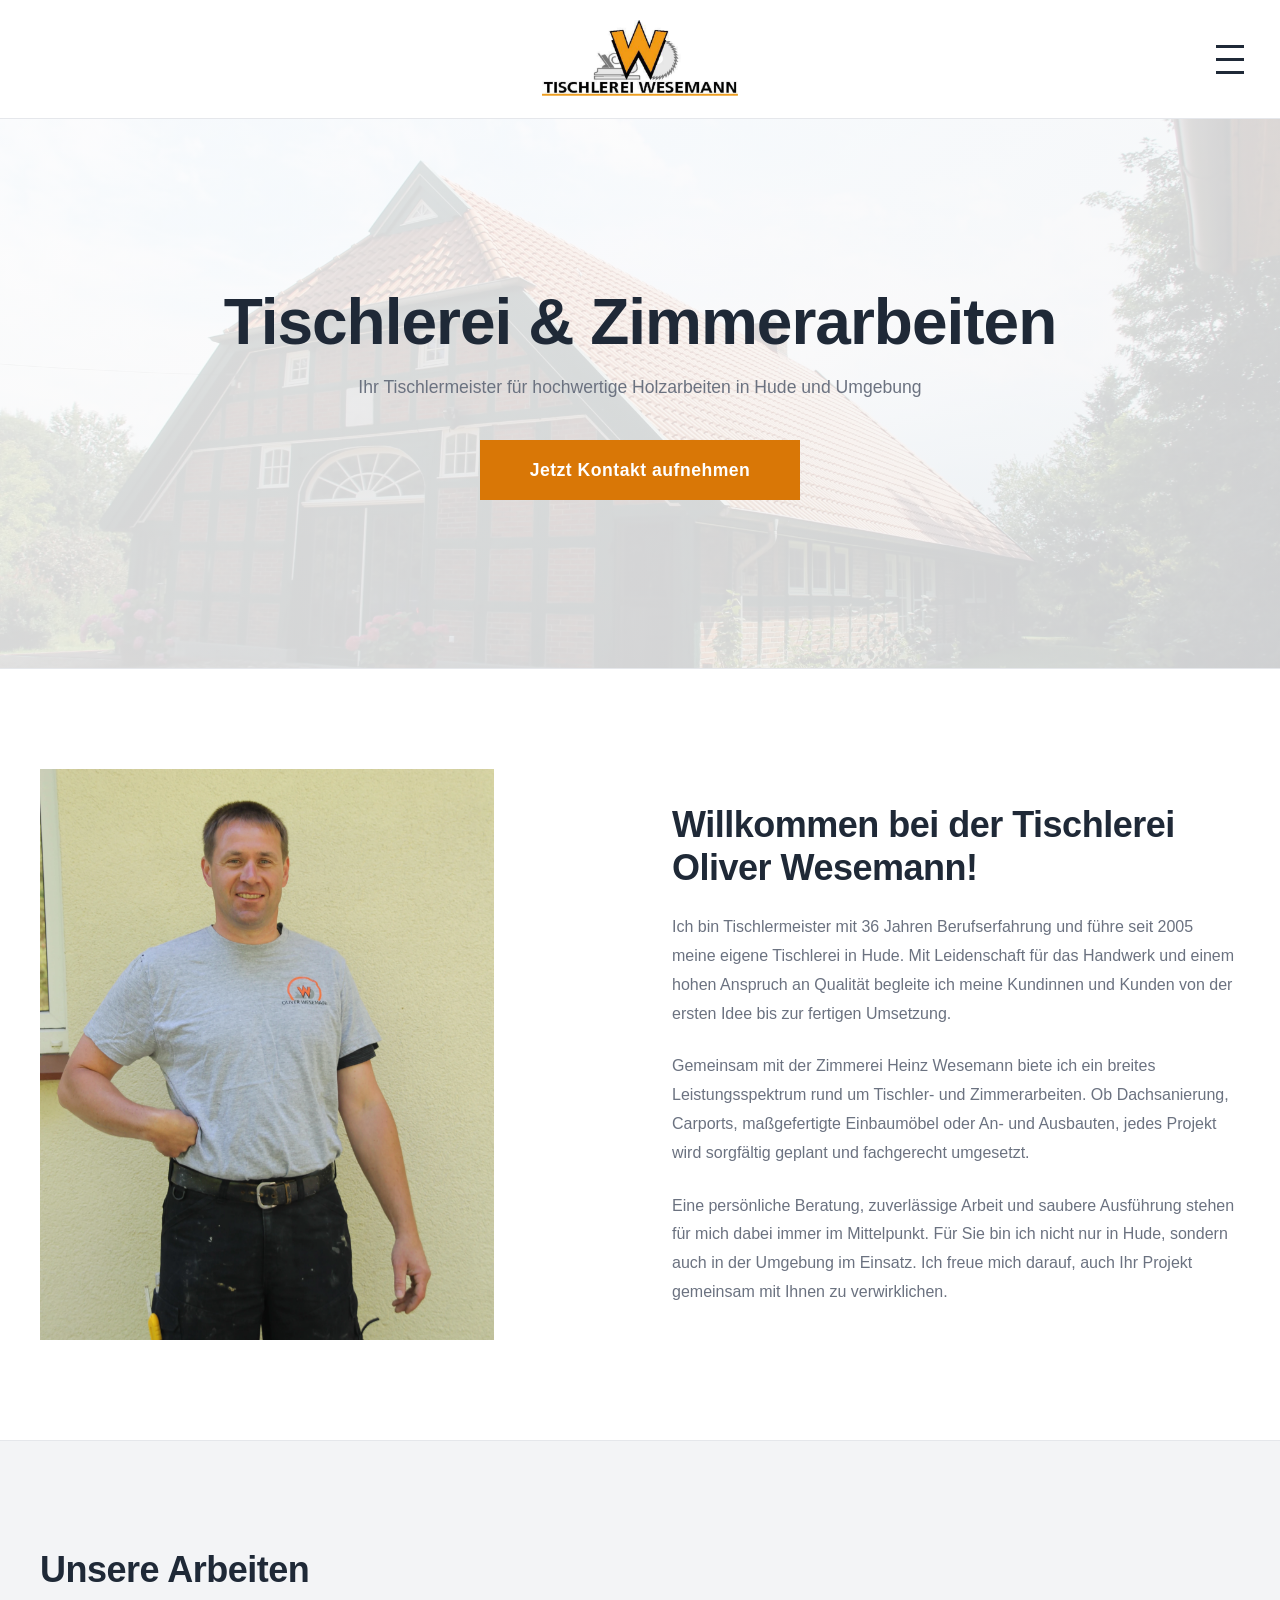
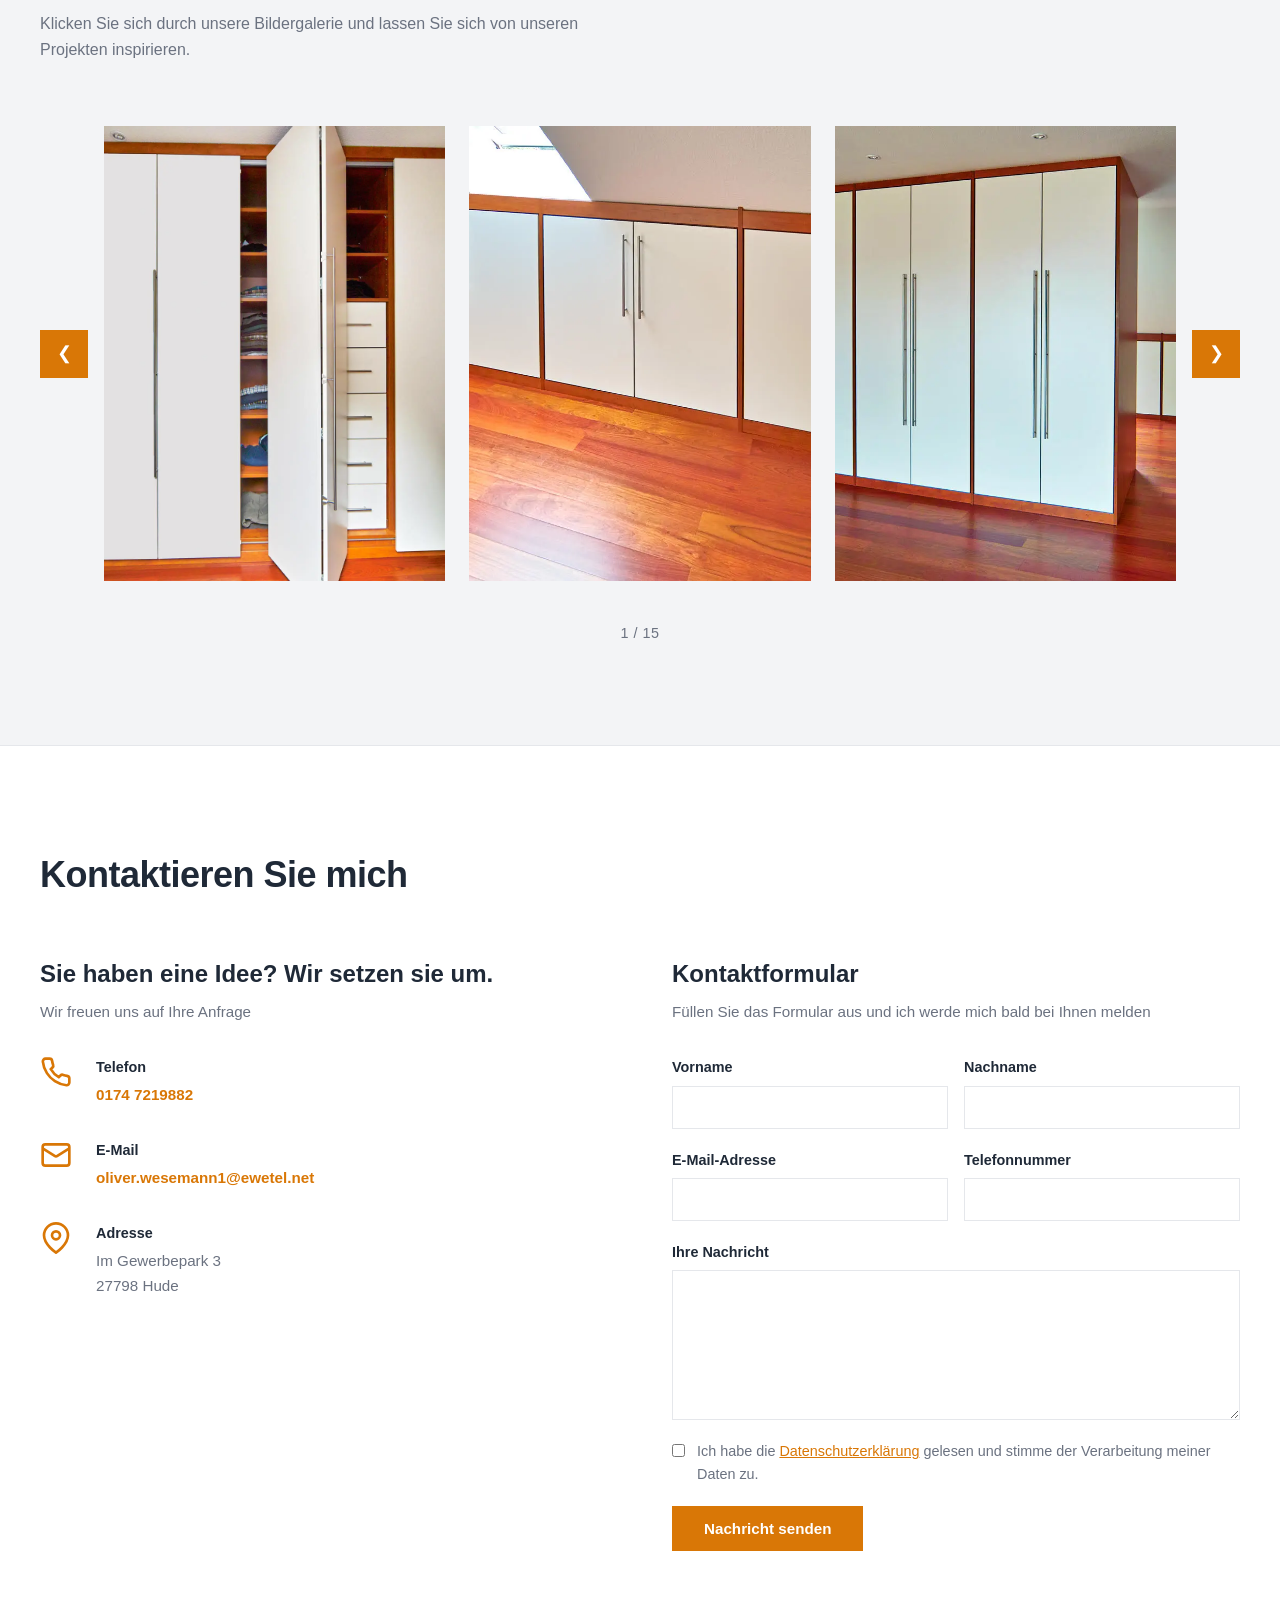
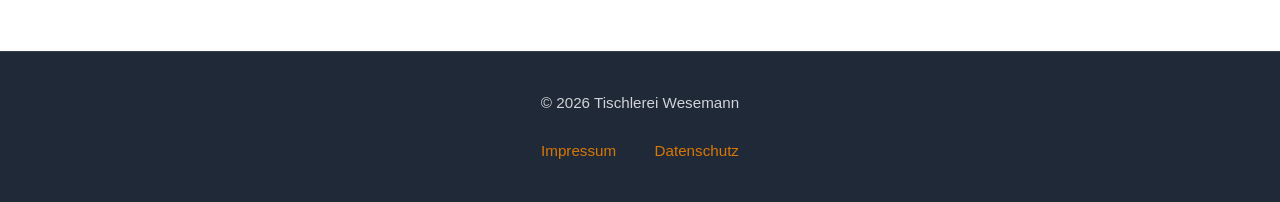
==== commit 185991dd: "added css structure and responsive code" ====
--- a/index.html
+++ b/index.html
@@ -160,7 +160,7 @@
                     <div class="contact-methods">
                         <div class="contact-method">
                             <div class="method-icon">
-                                <svg viewBox="0 0 24 24" fill="none" stroke="currentColor" stroke-width="2">
+                                <svg viewBox="0 0 24 24" fill="none" stroke="currentColor" stroke-width="2" aria-hidden="true">
                                     <path d="M22 16.92v3a2 2 0 0 1-2.18 2 19.79 19.79 0 0 1-8.63-3.07 19.5 19.5 0 0 1-6-6 19.79 19.79 0 0 1-3.07-8.67A2 2 0 0 1 4.11 2h3a2 2 0 0 1 2 1.72 12.84 12.84 0 0 0 .7 2.81 2 2 0 0 1-.45 2.11L8.09 9.91a16 16 0 0 0 6 6l1.27-1.27a2 2 0 0 1 2.11-.45 12.84 12.84 0 0 0 2.81.7A2 2 0 0 1 22 16.92z"></path>
                                 </svg>
                             </div>
@@ -172,7 +172,7 @@
 
                         <div class="contact-method">
                             <div class="method-icon">
-                                <svg viewBox="0 0 24 24" fill="none" stroke="currentColor" stroke-width="2">
+                                <svg viewBox="0 0 24 24" fill="none" stroke="currentColor" stroke-width="2" aria-hidden="true">
                                     <rect x="2" y="4" width="20" height="16" rx="2"></rect>
                                     <path d="m22 7-8.97 5.7a1.94 1.94 0 0 1-2.06 0L2 7"></path>
                                 </svg>
@@ -185,7 +185,7 @@
 
                         <div class="contact-method">
                             <div class="method-icon">
-                                <svg viewBox="0 0 24 24" fill="none" stroke="currentColor" stroke-width="2">
+                                <svg viewBox="0 0 24 24" fill="none" stroke="currentColor" stroke-width="2" aria-hidden="true">
                                     <path d="M21 10c0 7-9 13-9 13s-9-6-9-13a9 9 0 0 1 18 0z"></path>
                                     <circle cx="12" cy="10" r="3"></circle>
                                 </svg>
--- a/style.css
+++ b/style.css
@@ -1,3 +1,7 @@
+/* ==========================================================================
+   1. Variablen und Reset
+   ========================================================================== */
+
 * {
     margin: 0;
     padding: 0;
@@ -5,6 +9,7 @@
 }
 
 :root {
+    /* Farben */
     --primary-color: #1f2937;
     --secondary-color: #d97706;
     --text-dark: #1f2937;
@@ -13,11 +18,40 @@
     --bg-white: #ffffff;
     --border-color: #e5e7eb;
 
+    --color-success-bg: #f0fdf4;
+    --color-success-border: #16a34a;
+    --color-success-text: #15803d;
+    --color-error-bg: #fef2f2;
+    --color-error-border: #dc2626;
+    --color-error-text: #b91c1c;
+
+    /* Containerbreite */
+    --container-width: 1200px;
+
+    /* Wiederkehrende Abstände */
+    --section-padding-x: clamp(1rem, 4vw, 2rem);
+    --section-padding-y: clamp(50px, 10vw, 100px);
+    --nav-pad-x: clamp(0.75rem, 2vw, 1.25rem);
+
+    /* Wiederkehrende Schriftgrößen */
+    --fs-xs: clamp(0.8rem, 1.4vw, 0.9rem);
+    --fs-sm: clamp(0.85rem, 1.5vw, 0.95rem);
+    --fs-h2: clamp(1.4rem, 5vw, 2.25rem);
+
+    /* Navigation: Logo- und daraus abgeleitete Navbar-Höhe */
     --logo-height: clamp(55px, 11vw, 78px);
-    --nav-height: calc(clamp(0.75rem, 2vw, 1.25rem) * 2 + var(--logo-height) + 1px);
-
-    --nav-pad-x: clamp(0.75rem, 2vw, 1.25rem);
-}
+    --nav-height: calc(var(--nav-pad-x) * 2 + var(--logo-height) + 1px);
+
+    /* Icon-Größe der Kontakt-Symbole */
+    --icon-size: clamp(28px, 5vw, 32px);
+
+    /* Übergänge */
+    --transition-base: 0.3s ease;
+}
+
+/* ==========================================================================
+   2. Allgemeine Grundstile
+   ========================================================================== */
 
 html {
     scroll-behavior: smooth;
@@ -30,6 +64,37 @@
     background-color: var(--bg-white);
 }
 
+img {
+    max-width: 100%;
+}
+
+/* Ankersprünge (Menülinks) landen nicht unter der fixierten Navbar */
+section[id] {
+    scroll-margin-top: var(--nav-height);
+}
+
+/* Sichtbarer Fokusring für Tastaturnutzung, ohne bei Mausklick zu stören */
+a:focus-visible,
+button:focus-visible,
+input:focus-visible,
+textarea:focus-visible {
+    outline: 2px solid var(--secondary-color);
+    outline-offset: 2px;
+}
+
+/* ==========================================================================
+   3. Typografie
+   ========================================================================== */
+
+a {
+    text-decoration: none;
+    color: inherit;
+}
+
+/* ==========================================================================
+   4. Header und Navigation
+   ========================================================================== */
+
 header {
     position: sticky;
     top: 0;
@@ -42,20 +107,16 @@
     position: relative;
 }
 
-section[id] {
-    scroll-margin-top: var(--nav-height);
-}
-
+/* Drei Spalten: leerer Ausgleich | Logo | Menü/Burger.
+   Die 1fr-Spalten links und rechts sind gleich breit, dadurch bleibt
+   das Logo exakt zentriert – unabhängig von der Breite des Burger-Buttons. */
 .nav-container {
-    /* Geht über die volle Breite der Navbar, kein zentrierter
-       Inhaltsrahmen wie bei den restlichen Sections. */
     width: 100%;
-    padding: clamp(0.75rem, 2vw, 1.25rem) var(--nav-pad-x);
+    padding: var(--nav-pad-x);
     display: grid;
     grid-template-columns: 1fr auto 1fr;
     align-items: center;
-    /* Bezugsrahmen fürs Dropdown, damit es sich am Container
-       statt an der vollen Fensterbreite ausrichtet */
+    /* Bezugsrahmen fürs Dropdown-Menü */
     position: relative;
 }
 
@@ -65,9 +126,7 @@
     display: flex;
     align-items: center;
     color: var(--primary-color);
-    text-decoration: none;
-    transition: opacity 0.3s ease;
-    cursor: pointer;
+    transition: opacity var(--transition-base);
 }
 
 .nav-logo:hover {
@@ -79,7 +138,8 @@
     width: auto;
 }
 
-/* Vollbreiter Block unter der Navbar auf Mobile/Tablet. */
+/* Vollbreiter Block unter der Navbar (Basis-/Mobilansicht).
+   Ab Desktop wird daraus in responsive.css ein kompaktes Panel. */
 .nav-menu {
     position: absolute;
     top: 100%;
@@ -91,7 +151,6 @@
     flex-direction: column;
     align-items: flex-end;
     text-align: right;
-    gap: 0;
     padding: clamp(1.25rem, 5vw, 2rem) calc(var(--nav-pad-x) + clamp(0.75rem, 3vw, 1.5rem)) clamp(1.75rem, 6vw, 2.5rem);
     opacity: 0;
     visibility: hidden;
@@ -106,51 +165,22 @@
 }
 
 .nav-menu a {
-    text-decoration: none;
     color: var(--primary-color);
     font-weight: 500;
     font-size: clamp(1.1rem, 3.5vw, 1.3rem);
     line-height: 1.3;
     letter-spacing: -0.3px;
     padding: clamp(0.55rem, 2.5vw, 0.75rem) 0;
-    transition: color 0.3s ease;
+    transition: color var(--transition-base);
 }
 
 .nav-menu a:hover {
     color: var(--secondary-color);
-}
-
-/* Ab Desktop: kompaktes, rechtsbündig andockendes Panel statt
-   des vollbreiten Blocks. */
-@media (min-width: 769px) {
-    .nav-menu {
-        left: auto;
-        right: calc(var(--nav-pad-x) + clamp(0.5rem, 2vw, 1rem));
-        width: auto;
-        min-width: 240px;
-        align-items: stretch;
-        border: 1px solid var(--border-color);
-        border-top: none;
-        padding: 0.5rem;
-    }
-
-    .nav-menu a {
-        text-align: left;
-        font-size: 1rem;
-        font-weight: 500;
-        letter-spacing: 0;
-        padding: 0.85rem 1rem;
-    }
-
-    .nav-menu a:hover {
-        background-color: var(--bg-light);
-    }
 }
 
 .hamburger {
     grid-column: 3;
     justify-self: end;
-    /* Etwas mehr Abstand zum Seitenrand als der reine Container-Innenabstand */
     margin-right: clamp(0.5rem, 2vw, 1rem);
     display: flex;
     flex-direction: column;
@@ -184,12 +214,15 @@
     transform: translateY(-13px) rotate(-45deg);
 }
 
-/* Hero Section */
+/* ==========================================================================
+   5. Hero Section
+   ========================================================================== */
+
 .hero {
     background: linear-gradient(135deg, rgba(255, 255, 255, 0.85) 0%, rgba(243, 244, 246, 0.85) 100%),
                 url('images/Haus.webp') center / cover no-repeat;
     color: var(--text-dark);
-    padding: clamp(60px, 12vw, 140px) clamp(1rem, 4vw, 2rem);
+    padding: clamp(60px, 12vw, 140px) var(--section-padding-x);
     text-align: center;
     min-height: 550px;
     display: flex;
@@ -215,33 +248,20 @@
     margin-right: auto;
 }
 
-.cta-button {
-    display: inline-block;
-    background-color: var(--secondary-color);
-    color: white;
-    padding: clamp(10px, 2vw, 14px) clamp(30px, 5vw, 48px);
-    text-decoration: none;
-    font-weight: 700;
-    transition: all 0.3s ease;
-    border: 2px solid var(--secondary-color);
-    font-size: clamp(0.9rem, 1.8vw, 1.1rem);
-    letter-spacing: 0.5px;
-}
-
-.cta-button:hover {
-    background-color: var(--primary-color);
-    border-color: var(--primary-color);
-}
-
-/* About Section */
+/* ==========================================================================
+   6. About Section
+   ========================================================================== */
+
 .about {
     background-color: var(--bg-white);
-    padding: clamp(60px, 12vw, 100px) clamp(1rem, 4vw, 2rem);
+    /* Bewusst eigener Wert statt --section-padding-y: sorgt für
+       gleich viel Weißraum ober- und unterhalb der Section. */
+    padding: clamp(60px, 12vw, 100px) var(--section-padding-x);
     border-bottom: 1px solid var(--border-color);
 }
 
 .about-container {
-    max-width: 1200px;
+    max-width: var(--container-width);
     margin: 0 auto;
     display: grid;
     grid-template-columns: 1fr 1fr;
@@ -259,7 +279,7 @@
 }
 
 .about-content h2 {
-    font-size: clamp(1.4rem, 5vw, 2.25rem);
+    font-size: var(--fs-h2);
     color: var(--primary-color);
     margin-bottom: clamp(1rem, 2vw, 1.5rem);
     font-weight: 700;
@@ -267,13 +287,6 @@
     line-height: 1.2;
 }
 
-.about-intro {
-    font-size: clamp(0.95rem, 1.8vw, 1.05rem);
-    color: var(--text-light);
-    margin-bottom: clamp(1.5rem, 3vw, 2.5rem);
-    line-height: 1.8;
-}
-
 .about-content h3 {
     color: var(--primary-color);
     margin-top: clamp(1.5rem, 3vw, 2.5rem);
@@ -285,27 +298,30 @@
 .about-text {
     color: var(--text-light);
     line-height: 1.8;
-    font-size: clamp(0.9rem, 1.6vw, 1rem);
+    font-size: 1rem;
 }
 
 .about-text:not(:last-child) {
     margin-bottom: clamp(1rem, 2vw, 1.5rem);
 }
 
-/* Gallery Section */
+/* ==========================================================================
+   7. Gallery Section
+   ========================================================================== */
+
 .gallery {
-    padding: clamp(50px, 10vw, 100px) clamp(1rem, 4vw, 2rem);
+    padding: var(--section-padding-y) var(--section-padding-x);
     background-color: var(--bg-light);
     border-bottom: 1px solid var(--border-color);
 }
 
 .gallery-header {
-    max-width: 1200px;
+    max-width: var(--container-width);
     margin: 0 auto clamp(2rem, 4vw, 4rem) auto;
 }
 
 .gallery h2 {
-    font-size: clamp(1.4rem, 5vw, 2.25rem);
+    font-size: var(--fs-h2);
     color: var(--primary-color);
     margin-bottom: clamp(0.5rem, 1vw, 0.75rem);
     font-weight: 700;
@@ -313,16 +329,16 @@
 }
 
 .gallery-header p {
-    font-size: clamp(0.85rem, 1.5vw, 0.95rem);
+    font-size: 1rem;
     color: var(--text-light);
     max-width: 600px;
 }
 
 .gallery-counter {
-    max-width: 1200px;
+    max-width: var(--container-width);
     margin: clamp(1.25rem, 2.5vw, 1.75rem) auto 0 auto;
     text-align: center;
-    font-size: clamp(0.8rem, 1.4vw, 0.9rem);
+    font-size: var(--fs-xs);
     color: var(--text-light);
     font-weight: 500;
     font-variant-numeric: tabular-nums;
@@ -330,9 +346,8 @@
 }
 
 .gallery-container {
-    max-width: 1200px;
+    max-width: var(--container-width);
     margin: 0 auto;
-    position: relative;
     display: flex;
     align-items: center;
     gap: clamp(0.5rem, 2vw, 1rem);
@@ -357,34 +372,17 @@
     object-fit: cover;
     display: block;
     cursor: pointer;
-    transition: transform 0.3s ease;
+    transition: transform var(--transition-base);
 }
 
 .gallery-image:hover {
     transform: scale(1.05);
 }
 
-.gallery-nav {
-    background-color: var(--secondary-color);
-    color: white;
-    border: none;
-    padding: clamp(8px, 1.5vw, 12px) clamp(12px, 2vw, 16px);
-    cursor: pointer;
-    font-size: clamp(0.9rem, 2vw, 1.1rem);
-    transition: all 0.3s ease;
-    display: flex;
-    align-items: center;
-    justify-content: center;
-    min-width: clamp(40px, 8vw, 48px);
-    height: clamp(40px, 8vw, 48px);
-    flex-shrink: 0;
-}
-
-.gallery-nav:hover {
-    background-color: var(--primary-color);
-}
-
-/* Lightbox */
+/* ==========================================================================
+   8. Lightbox
+   ========================================================================== */
+
 .lightbox {
     display: none;
     position: fixed;
@@ -397,15 +395,6 @@
     animation: fadeIn 0.3s ease;
 }
 
-@keyframes fadeIn {
-    from {
-        opacity: 0;
-    }
-    to {
-        opacity: 1;
-    }
-}
-
 .lightbox.show {
     display: flex;
     align-items: center;
@@ -419,45 +408,47 @@
     animation: zoomIn 0.3s ease;
 }
 
-@keyframes zoomIn {
-    from {
-        transform: scale(0.8);
-        opacity: 0;
-    }
-    to {
-        transform: scale(1);
-        opacity: 1;
-    }
-}
-
 .lightbox-close {
     position: absolute;
     top: clamp(20px, 4vw, 30px);
     right: clamp(20px, 4vw, 40px);
     font-size: clamp(28px, 5vw, 40px);
+    line-height: 1;
     color: white;
     cursor: pointer;
     font-weight: bold;
-    transition: color 0.3s ease;
+    font-family: inherit;
     background: none;
     border: none;
     padding: 0;
-    line-height: 1;
-    font-family: inherit;
+    transition: color var(--transition-base);
 }
 
 .lightbox-close:hover {
     color: var(--secondary-color);
 }
 
-/* Contact Section */
+@keyframes fadeIn {
+    from { opacity: 0; }
+    to { opacity: 1; }
+}
+
+@keyframes zoomIn {
+    from { transform: scale(0.8); opacity: 0; }
+    to { transform: scale(1); opacity: 1; }
+}
+
+/* ==========================================================================
+   9. Contact Section
+   ========================================================================== */
+
 .contact {
     background-color: var(--bg-white);
-    padding: clamp(50px, 10vw, 100px) clamp(1rem, 4vw, 2rem);
+    padding: var(--section-padding-y) var(--section-padding-x);
 }
 
 .contact-container {
-    max-width: 1200px;
+    max-width: var(--container-width);
     margin: 0 auto;
 }
 
@@ -465,14 +456,8 @@
     margin-bottom: clamp(2rem, 4vw, 4rem);
 }
 
-.contact-breadcrumb {
-    color: var(--text-light);
-    font-size: clamp(0.8rem, 1.5vw, 0.9rem);
-    margin-bottom: 0.5rem;
-}
-
 .contact-header h2 {
-    font-size: clamp(1.4rem, 5vw, 2.25rem);
+    font-size: var(--fs-h2);
     color: var(--primary-color);
     font-weight: 700;
     letter-spacing: -0.5px;
@@ -495,7 +480,7 @@
 .contact-subtitle {
     color: var(--text-light);
     margin-bottom: clamp(1.5rem, 3vw, 2rem);
-    font-size: clamp(0.85rem, 1.5vw, 0.95rem);
+    font-size: var(--fs-sm);
 }
 
 .contact-methods {
@@ -510,9 +495,9 @@
 }
 
 .method-icon {
-    width: clamp(28px, 5vw, 32px);
-    height: clamp(28px, 5vw, 32px);
-    min-width: clamp(28px, 5vw, 32px);
+    width: var(--icon-size);
+    height: var(--icon-size);
+    min-width: var(--icon-size);
     color: var(--secondary-color);
     display: flex;
     align-items: center;
@@ -533,28 +518,30 @@
 .method-label {
     color: var(--text-dark);
     font-weight: 600;
-    font-size: clamp(0.8rem, 1.4vw, 0.9rem);
+    font-size: var(--fs-xs);
     margin-bottom: clamp(0.15rem, 0.3vw, 0.25rem);
 }
 
 .method-value {
     color: var(--text-light);
-    font-size: clamp(0.85rem, 1.5vw, 0.95rem);
+    font-size: var(--fs-sm);
     line-height: 1.6;
 }
 
 .method-value a {
     color: var(--secondary-color);
-    text-decoration: none;
     font-weight: 600;
-    transition: color 0.3s ease;
+    transition: color var(--transition-base);
 }
 
 .method-value a:hover {
     color: var(--primary-color);
 }
 
-/* Contact Form */
+/* ==========================================================================
+   10. Kontaktformular
+   ========================================================================== */
+
 .contact-form {
     display: flex;
     flex-direction: column;
@@ -565,6 +552,18 @@
     display: grid;
     grid-template-columns: 1fr 1fr;
     gap: clamp(0.75rem, 1.5vw, 1rem);
+}
+
+.form-field {
+    display: flex;
+    flex-direction: column;
+    gap: clamp(0.3rem, 0.6vw, 0.4rem);
+}
+
+.form-field label {
+    color: var(--text-dark);
+    font-weight: 600;
+    font-size: var(--fs-xs);
 }
 
 .contact-form input,
@@ -575,8 +574,8 @@
     background-color: var(--bg-white);
     color: var(--text-dark);
     font-family: inherit;
-    font-size: clamp(0.85rem, 1.5vw, 0.95rem);
-    transition: border-color 0.3s ease;
+    font-size: var(--fs-sm);
+    transition: border-color var(--transition-base);
 }
 
 .contact-form input:focus,
@@ -593,6 +592,206 @@
 .contact-form textarea {
     resize: vertical;
     min-height: clamp(120px, 25vw, 150px);
+}
+
+.form-consent {
+    display: flex;
+    align-items: flex-start;
+    gap: clamp(0.6rem, 1.2vw, 0.75rem);
+}
+
+.form-consent input[type="checkbox"] {
+    width: auto;
+    margin-top: 0.25rem;
+    flex-shrink: 0;
+    accent-color: var(--secondary-color);
+}
+
+.form-consent label {
+    color: var(--text-light);
+    font-size: var(--fs-xs);
+    line-height: 1.6;
+}
+
+.form-consent a {
+    color: var(--secondary-color);
+    text-decoration: underline;
+}
+
+.form-consent a:hover {
+    color: var(--primary-color);
+}
+
+/* Für Nutzer unsichtbar und nicht per Tastatur erreichbar (Spamschutz) */
+.form-honeypot {
+    position: absolute;
+    left: -9999px;
+    width: 1px;
+    height: 1px;
+    overflow: hidden;
+}
+
+.form-status {
+    display: none;
+    padding: clamp(0.75rem, 1.5vw, 1rem) clamp(1rem, 2vw, 1.25rem);
+    font-size: var(--fs-sm);
+    line-height: 1.6;
+    border-left: 3px solid transparent;
+}
+
+.form-status.is-visible {
+    display: block;
+}
+
+.form-status.is-success {
+    background-color: var(--color-success-bg);
+    border-left-color: var(--color-success-border);
+    color: var(--color-success-text);
+}
+
+.form-status.is-error {
+    background-color: var(--color-error-bg);
+    border-left-color: var(--color-error-border);
+    color: var(--color-error-text);
+}
+
+/* ==========================================================================
+   11. Footer
+   ========================================================================== */
+
+.footer {
+    background-color: var(--primary-color);
+    color: white;
+    text-align: center;
+    padding: clamp(1.5rem, 3vw, 2.5rem) var(--section-padding-x);
+    border-top: 1px solid rgba(255, 255, 255, 0.1);
+}
+
+.footer-content {
+    max-width: var(--container-width);
+    margin: 0 auto;
+}
+
+.footer-content p {
+    font-size: var(--fs-sm);
+    opacity: 0.8;
+    margin-bottom: clamp(1rem, 2vw, 1.5rem);
+}
+
+.footer-links {
+    display: flex;
+    justify-content: center;
+    gap: clamp(1.5rem, 3vw, 2.5rem);
+}
+
+.footer-links a {
+    color: var(--secondary-color);
+    font-size: var(--fs-sm);
+    transition: color var(--transition-base);
+}
+
+.footer-links a:hover {
+    color: white;
+}
+
+/* ==========================================================================
+   12. Rechtstexte (Impressum & Datenschutz)
+   ========================================================================== */
+
+.legal-page {
+    background-color: var(--bg-white);
+    padding: var(--section-padding-y) var(--section-padding-x);
+    min-height: 60vh;
+}
+
+.legal-container {
+    max-width: 900px;
+    margin: 0 auto;
+}
+
+.legal-page h1 {
+    font-size: clamp(2rem, 5vw, 2.75rem);
+    color: var(--primary-color);
+    margin-bottom: clamp(2rem, 4vw, 3rem);
+    font-weight: 700;
+}
+
+.legal-page h2 {
+    font-size: clamp(1.3rem, 2.5vw, 1.5rem);
+    color: var(--primary-color);
+    margin-top: clamp(2rem, 3vw, 2.5rem);
+    margin-bottom: clamp(1rem, 1.5vw, 1.25rem);
+    font-weight: 700;
+}
+
+.legal-page p {
+    color: var(--text-light);
+    line-height: 1.8;
+    margin-bottom: clamp(1rem, 2vw, 1.5rem);
+    font-size: 1rem;
+}
+
+.legal-page ul {
+    color: var(--text-light);
+    line-height: 1.8;
+    font-size: 1rem;
+    margin-top: clamp(0.5rem, 1vw, 1rem);
+    margin-left: clamp(1rem, 2vw, 2rem);
+}
+
+.legal-page ul li {
+    margin-bottom: clamp(0.5rem, 1vw, 0.75rem);
+}
+
+.legal-page a {
+    color: var(--secondary-color);
+    font-weight: 600;
+    transition: color var(--transition-base);
+}
+
+.legal-page a:hover {
+    color: var(--primary-color);
+}
+
+/* ==========================================================================
+   13. Buttons und wiederverwendbare Komponenten
+   ========================================================================== */
+
+.cta-button {
+    display: inline-block;
+    background-color: var(--secondary-color);
+    color: white;
+    padding: clamp(10px, 2vw, 14px) clamp(30px, 5vw, 48px);
+    font-weight: 700;
+    border: 2px solid var(--secondary-color);
+    font-size: clamp(0.9rem, 1.8vw, 1.1rem);
+    letter-spacing: 0.5px;
+    transition: background-color var(--transition-base), border-color var(--transition-base);
+}
+
+.cta-button:hover {
+    background-color: var(--primary-color);
+    border-color: var(--primary-color);
+}
+
+.gallery-nav {
+    background-color: var(--secondary-color);
+    color: white;
+    border: none;
+    padding: clamp(8px, 1.5vw, 12px) clamp(12px, 2vw, 16px);
+    cursor: pointer;
+    font-size: clamp(0.9rem, 2vw, 1.1rem);
+    display: flex;
+    align-items: center;
+    justify-content: center;
+    min-width: clamp(40px, 8vw, 48px);
+    height: clamp(40px, 8vw, 48px);
+    flex-shrink: 0;
+    transition: background-color var(--transition-base);
+}
+
+.gallery-nav:hover {
+    background-color: var(--primary-color);
 }
 
 .form-button {
@@ -601,10 +800,10 @@
     padding: clamp(10px, 1.5vw, 14px) clamp(24px, 4vw, 32px);
     border: none;
     font-weight: 600;
-    font-size: clamp(0.85rem, 1.5vw, 0.95rem);
+    font-size: var(--fs-sm);
     cursor: pointer;
-    transition: all 0.3s ease;
     align-self: flex-start;
+    transition: background-color var(--transition-base);
 }
 
 .form-button:hover {
@@ -615,263 +814,3 @@
     background-color: var(--text-light);
     cursor: not-allowed;
 }
-
-.form-field {
-    display: flex;
-    flex-direction: column;
-    gap: clamp(0.3rem, 0.6vw, 0.4rem);
-}
-
-.form-field label {
-    color: var(--text-dark);
-    font-weight: 600;
-    font-size: clamp(0.8rem, 1.4vw, 0.9rem);
-}
-
-.form-consent {
-    display: flex;
-    align-items: flex-start;
-    gap: clamp(0.6rem, 1.2vw, 0.75rem);
-}
-
-.form-consent input[type="checkbox"] {
-    width: auto;
-    margin-top: 0.25rem;
-    flex-shrink: 0;
-    accent-color: var(--secondary-color);
-}
-
-.form-consent label {
-    color: var(--text-light);
-    font-size: clamp(0.8rem, 1.4vw, 0.9rem);
-    line-height: 1.6;
-}
-
-.form-consent a {
-    color: var(--secondary-color);
-    text-decoration: underline;
-}
-
-.form-consent a:hover {
-    color: var(--primary-color);
-}
-
-/* Honeypot: unsichtbar, nicht fokussierbar, aber im DOM vorhanden */
-.form-honeypot {
-    position: absolute;
-    left: -9999px;
-    width: 1px;
-    height: 1px;
-    overflow: hidden;
-}
-
-/* Status-Meldungen */
-.form-status {
-    display: none;
-    padding: clamp(0.75rem, 1.5vw, 1rem) clamp(1rem, 2vw, 1.25rem);
-    font-size: clamp(0.85rem, 1.5vw, 0.95rem);
-    line-height: 1.6;
-    border-left: 3px solid transparent;
-}
-
-.form-status.is-visible {
-    display: block;
-}
-
-.form-status.is-success {
-    background-color: #f0fdf4;
-    border-left-color: #16a34a;
-    color: #15803d;
-}
-
-.form-status.is-error {
-    background-color: #fef2f2;
-    border-left-color: #dc2626;
-    color: #b91c1c;
-}
-
-/* Footer */
-.footer {
-    background-color: var(--primary-color);
-    color: white;
-    text-align: center;
-    padding: clamp(1.5rem, 3vw, 2.5rem) clamp(1rem, 4vw, 2rem);
-    border-top: 1px solid rgba(255, 255, 255, 0.1);
-}
-
-.footer-content {
-    max-width: 1200px;
-    margin: 0 auto;
-}
-
-.footer-content p {
-    font-size: clamp(0.85rem, 1.5vw, 0.95rem);
-    opacity: 0.8;
-    margin-bottom: clamp(1rem, 2vw, 1.5rem);
-}
-
-.footer-links {
-    display: flex;
-    justify-content: center;
-    gap: clamp(1.5rem, 3vw, 2.5rem);
-}
-
-.footer-links a {
-    color: var(--secondary-color);
-    text-decoration: none;
-    transition: color 0.3s ease;
-    cursor: pointer;
-    font-size: clamp(0.85rem, 1.5vw, 0.95rem);
-}
-
-.footer-links a:hover {
-    color: white;
-}
-
-/* Modals */
-.modal {
-    display: none;
-    position: fixed;
-    z-index: 1000;
-    left: 0;
-    top: 0;
-    width: 100%;
-    height: 100%;
-    background-color: rgba(0, 0, 0, 0.5);
-    overflow-y: auto;
-}
-
-.modal-content {
-    background-color: var(--bg-white);
-    margin: clamp(20px, 5vh, 5%) auto;
-    padding: clamp(1.5rem, 3vw, 2.5rem);
-    width: 90%;
-    max-width: 800px;
-    animation: slideIn 0.3s ease;
-}
-
-@keyframes slideIn {
-    from {
-        transform: translateY(-50px);
-        opacity: 0;
-    }
-    to {
-        transform: translateY(0);
-        opacity: 1;
-    }
-}
-
-.modal-content h2 {
-    color: var(--primary-color);
-    margin-bottom: clamp(1rem, 2vw, 1.5rem);
-    border-bottom: 2px solid var(--secondary-color);
-    padding-bottom: clamp(0.75rem, 1.5vw, 1rem);
-    font-size: clamp(1.5rem, 3vw, 2rem);
-    font-weight: 700;
-}
-
-.modal-content h3 {
-    color: var(--primary-color);
-    margin-top: clamp(1rem, 2vw, 1.5rem);
-    margin-bottom: clamp(0.5rem, 1vw, 0.75rem);
-    font-weight: 600;
-}
-
-.modal-content p {
-    color: var(--text-light);
-    line-height: 1.8;
-    margin-bottom: clamp(0.75rem, 1.5vw, 1rem);
-}
-
-.modal-content a {
-    color: var(--secondary-color);
-    text-decoration: none;
-}
-
-.modal-content a:hover {
-    text-decoration: underline;
-}
-
-.close {
-    color: var(--text-light);
-    float: right;
-    font-size: clamp(20px, 4vw, 28px);
-    font-weight: bold;
-    cursor: pointer;
-    transition: color 0.3s ease;
-}
-
-.close:hover {
-    color: var(--text-dark);
-}
-
-.modal.show {
-    display: block;
-}
-
-/* Legal Pages */
-.legal-page {
-    background-color: var(--bg-white);
-    padding: clamp(50px, 10vw, 100px) clamp(1rem, 4vw, 2rem);
-    min-height: 60vh;
-}
-
-.legal-container {
-    max-width: 900px;
-    margin: 0 auto;
-}
-
-.legal-page h1 {
-    font-size: clamp(2rem, 5vw, 2.75rem);
-    color: var(--primary-color);
-    margin-bottom: clamp(2rem, 4vw, 3rem);
-    font-weight: 700;
-}
-
-.legal-page h2 {
-    font-size: clamp(1.3rem, 2.5vw, 1.5rem);
-    color: var(--primary-color);
-    margin-top: clamp(2rem, 3vw, 2.5rem);
-    margin-bottom: clamp(1rem, 1.5vw, 1.25rem);
-    font-weight: 700;
-}
-
-.legal-page p {
-    color: var(--text-light);
-    line-height: 1.8;
-    margin-bottom: clamp(1rem, 2vw, 1.5rem);
-    font-size: clamp(0.9rem, 1.5vw, 1rem);
-}
-
-.legal-page ul {
-    color: var(--text-light);
-    line-height: 1.8;
-    font-size: clamp(0.9rem, 1.5vw, 1rem);
-}
-
-.legal-page ul li {
-    margin-bottom: clamp(0.5rem, 1vw, 0.75rem);
-}
-
-.legal-page a {
-    color: var(--secondary-color);
-    text-decoration: none;
-    font-weight: 600;
-    transition: color 0.3s ease;
-}
-
-.legal-page a:hover {
-    color: var(--primary-color);
-}
-
-.legal-footer-nav {
-    display: flex;
-    gap: clamp(1.5rem, 3vw, 2rem);
-    margin-top: clamp(3rem, 5vw, 4rem);
-    padding-top: clamp(2rem, 3vw, 2.5rem);
-    border-top: 1px solid var(--border-color);
-}
-
-.legal-footer-nav a {
-    font-size: clamp(0.9rem, 1.5vw, 1rem);
-}
--- a/responsive.css
+++ b/responsive.css
@@ -1,4 +1,13 @@
-/* Tablet */
+/* ==========================================================================
+   responsive.css – ausschließlich Media Queries.
+   Basisstile (Mobile-first) stehen in style.css; hier folgen nur
+   Anpassungen für größere Bildschirme sowie Sonderfälle für sehr
+   kleine Geräte und reduzierte Bewegung.
+   ========================================================================== */
+
+/* --------------------------------------------------------------------
+   Tablet und kleiner (≤768px)
+   -------------------------------------------------------------------- */
 @media (max-width: 768px) {
     /* Fest fixiert statt sticky: mobile Browser verändern beim Scrollen
        die Viewport-Höhe, wodurch sticky sichtbar springt.
@@ -14,7 +23,7 @@
         padding-top: var(--nav-height);
     }
 
-    /* Reihenfolge auf Mobile: Überschrift, dann Bild, dann Text.
+    /* Reihenfolge im About-Bereich: Überschrift, dann Bild, dann Text.
        display: contents macht h2 und Absätze zu direkten Grid-Items,
        damit sie einzeln sortiert werden können. Abstände kommen
        dadurch aus den Margins statt aus dem Grid-Gap. */
@@ -29,8 +38,6 @@
 
     .about-content h2 {
         order: 1;
-        /* Abstand zum Bild kommt allein aus dessen margin-top,
-           damit oben und unten gleich viel Luft bleibt */
         margin-bottom: 0;
     }
 
@@ -54,44 +61,47 @@
         grid-template-columns: 1fr;
         gap: clamp(2rem, 3vw, 3rem);
     }
+}
 
-    .contact-methods {
-        grid-template-columns: 1fr;
-        gap: clamp(1.5rem, 3vw, 2rem);
+/* --------------------------------------------------------------------
+   Desktop (≥769px): kompaktes, rechtsbündig andockendes Dropdown-Panel
+   statt des vollbreiten mobilen Blocks.
+   -------------------------------------------------------------------- */
+@media (min-width: 769px) {
+    .nav-menu {
+        left: auto;
+        right: calc(var(--nav-pad-x) + clamp(0.5rem, 2vw, 1rem));
+        width: auto;
+        min-width: 240px;
+        align-items: stretch;
+        text-align: left;
+        border: 1px solid var(--border-color);
+        border-top: none;
+        padding: 0.5rem;
+    }
+
+    .nav-menu a {
+        font-size: 1rem;
+        font-weight: 500;
+        letter-spacing: 0;
+        padding: 0.85rem 1rem;
+    }
+
+    .nav-menu a:hover {
+        background-color: var(--bg-light);
     }
 }
 
-/* Mobile */
+/* --------------------------------------------------------------------
+   Kleine Smartphones (≤480px)
+   -------------------------------------------------------------------- */
 @media (max-width: 480px) {
-    .nav-logo span {
-        display: none;
+    .contact-methods {
+        gap: clamp(1rem, 2vw, 1.5rem);
     }
 
-    body {
-        font-size: clamp(1rem, 2vw, 1.1rem);
-    }
-
-    p {
-        font-size: clamp(1rem, 2.5vw, 1.1rem);
-    }
-
-    .about-content p,
-    .about-text {
-        font-size: clamp(1rem, 2.5vw, 1.1rem);
-    }
-
-    .gallery-header p {
-        font-size: clamp(1rem, 2.5vw, 1.1rem);
-    }
-
-    .legal-page p,
-    .legal-page ul {
-        font-size: clamp(1rem, 2.5vw, 1.1rem);
-    }
-
-    .contact-left h3,
-    .contact-right h3 {
-        font-size: clamp(1.2rem, 2.5vw, 1.35rem);
+    .contact-method {
+        gap: clamp(0.75rem, 1.5vw, 1rem);
     }
 
     .contact-subtitle {
@@ -106,26 +116,33 @@
         font-size: clamp(0.95rem, 2vw, 1.05rem);
     }
 
-    .contact-methods {
-        gap: clamp(1rem, 2vw, 1.5rem);
-    }
-
-    .contact-method {
-        gap: clamp(0.75rem, 1.5vw, 1rem);
-    }
-
     .form-row {
         grid-template-columns: 1fr;
     }
 
+    /* Mindestens 16px, damit iOS Safari beim Fokussieren nicht hineinzoomt */
     .contact-form input,
     .contact-form textarea {
         font-size: clamp(1rem, 2vw, 1.05rem);
     }
+}
 
-    .method-icon {
-        width: clamp(28px, 5vw, 32px);
-        height: clamp(28px, 5vw, 32px);
-        min-width: clamp(28px, 5vw, 32px);
+/* --------------------------------------------------------------------
+   Reduzierte Bewegung: Animationen und Übergänge auf ein Minimum
+   verkürzen statt sie komplett zu entfernen (bleibt so funktional
+   nachvollziehbar, wirkt aber praktisch wie „aus").
+   -------------------------------------------------------------------- */
+@media (prefers-reduced-motion: reduce) {
+    html {
+        scroll-behavior: auto;
     }
-}+
+    *,
+    *::before,
+    *::after {
+        animation-duration: 0.01ms !important;
+        animation-iteration-count: 1 !important;
+        transition-duration: 0.01ms !important;
+        scroll-behavior: auto !important;
+    }
+}
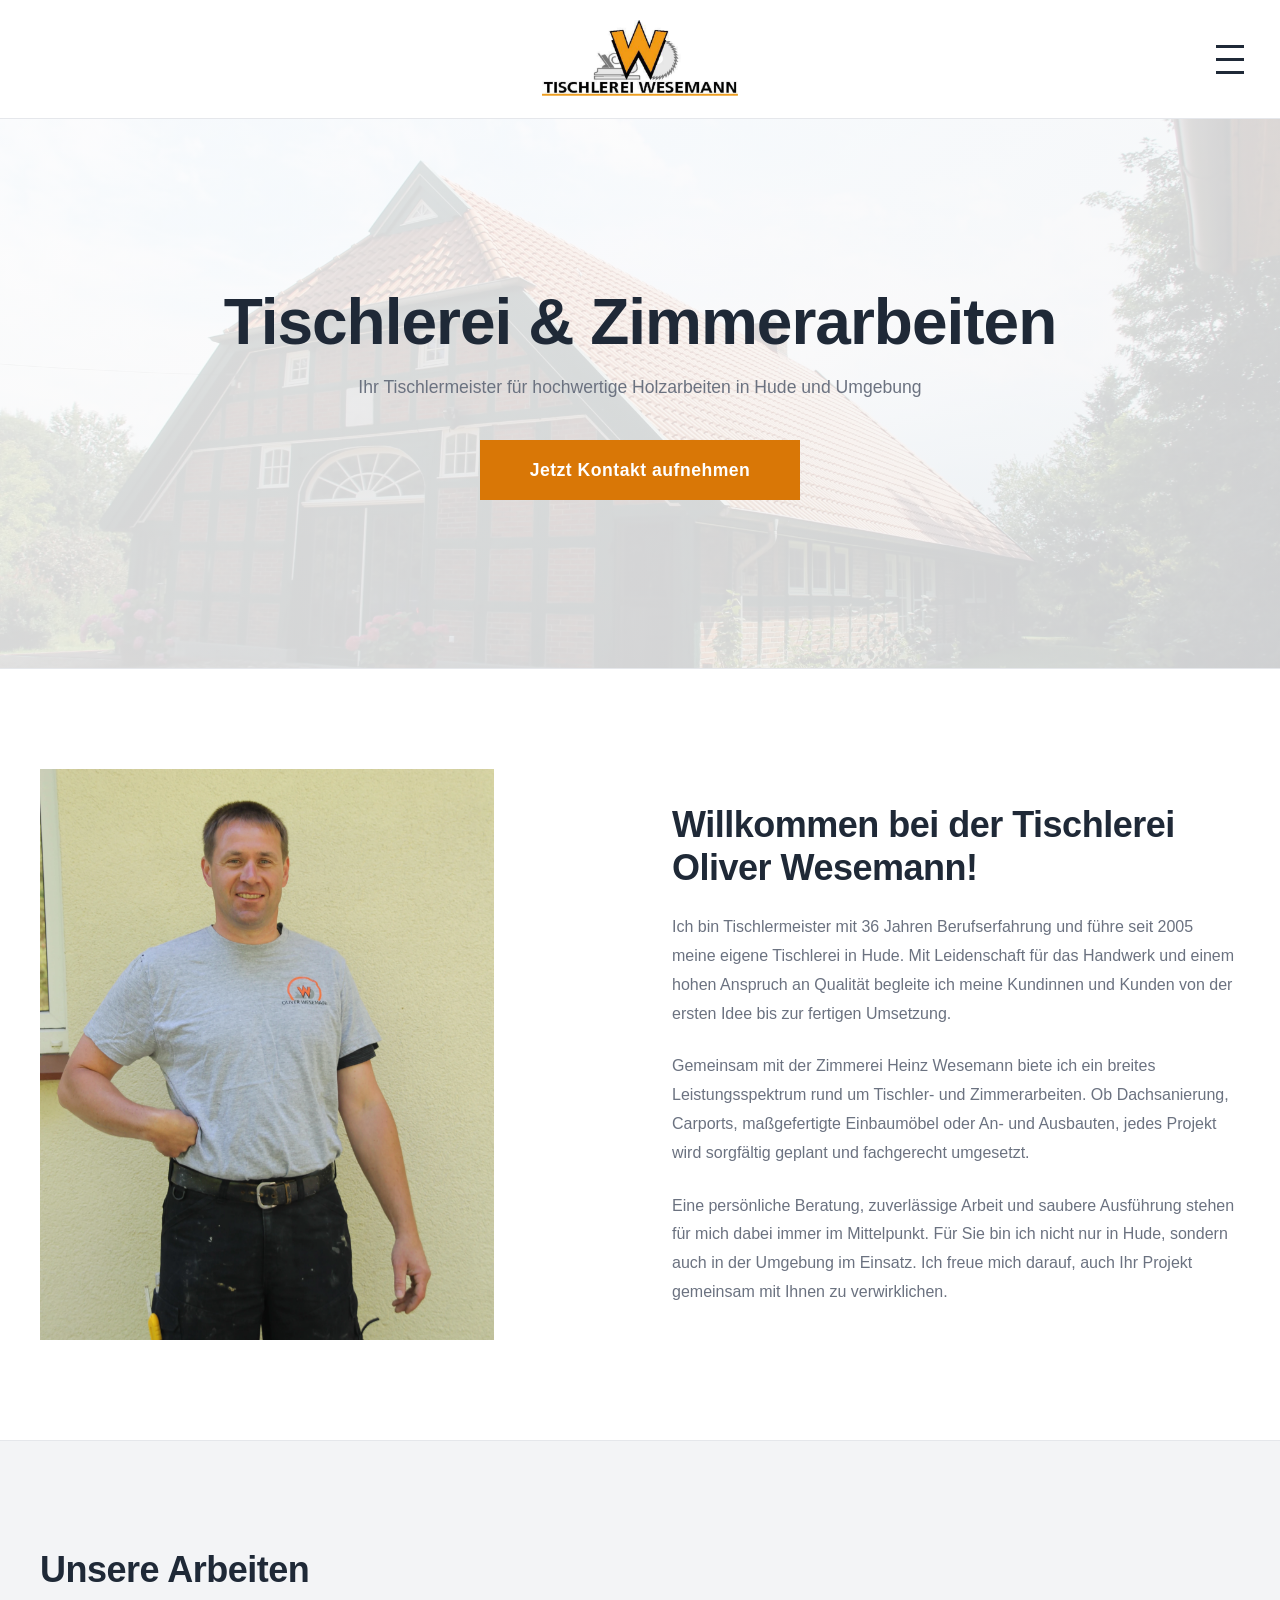
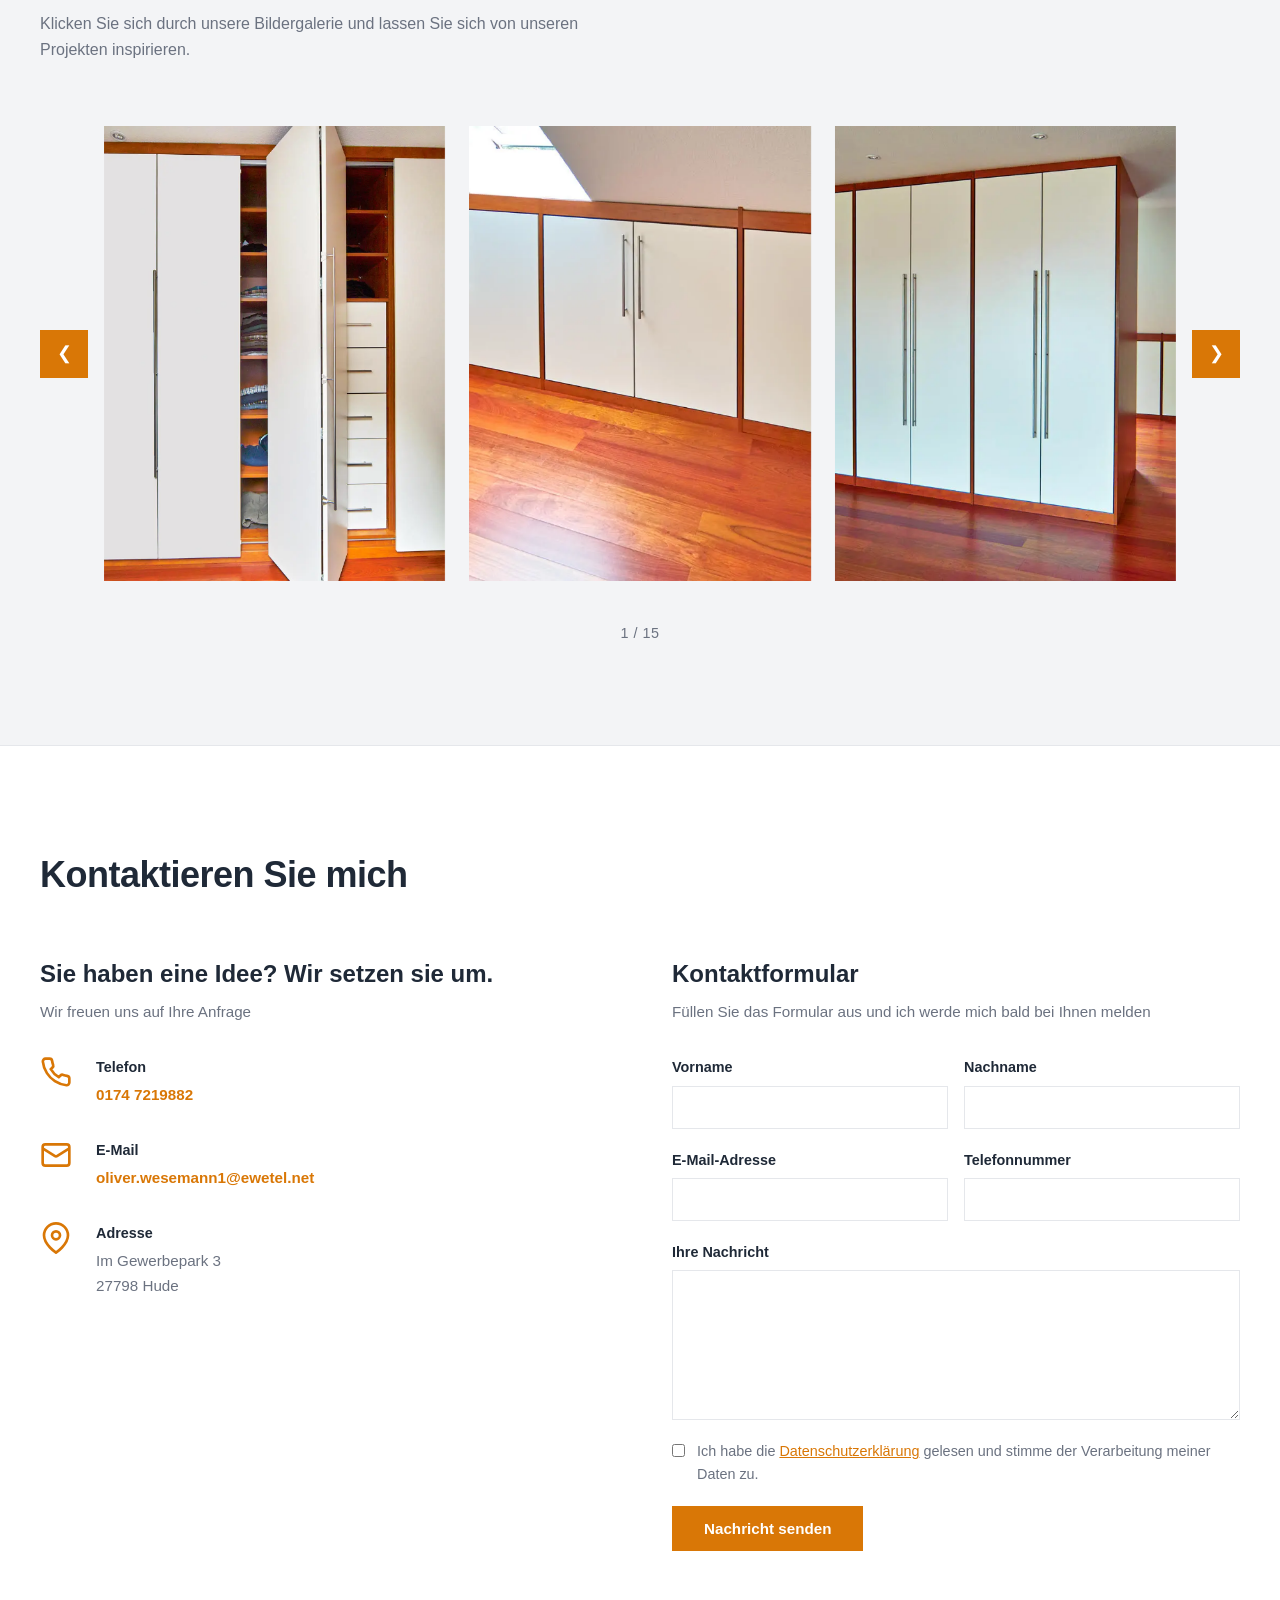
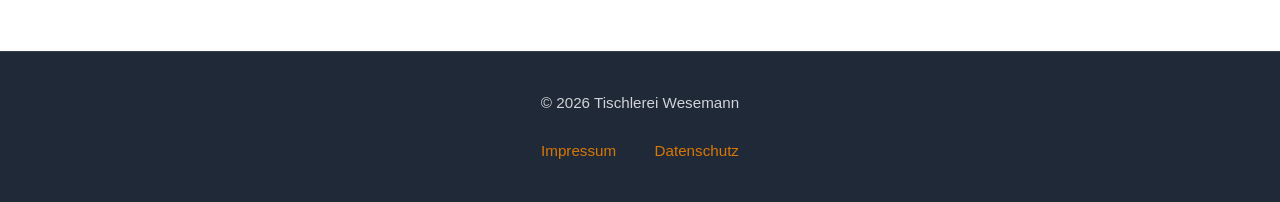
==== commit 89b70dfe: "new formspree link" ====
--- a/index.html
+++ b/index.html
@@ -204,7 +204,7 @@
                     <p class="contact-subtitle">Füllen Sie das Formular aus und ich werde mich bald bei Ihnen melden</p>
 
                     <!-- Formspree-Formular-ID steht in der action-URL: /f/DEINE_ID -->
-                    <form class="contact-form" id="contactForm" action="https://formspree.io/f/mqpzpwyj" method="POST">
+                    <form class="contact-form" id="contactForm" action="https://formspree.io/f/mqpzlyzq" method="POST">
                         <div class="form-row">
                             <div class="form-field">
                                 <label for="vorname">Vorname</label>
--- a/style.css
+++ b/style.css
@@ -107,16 +107,12 @@
     position: relative;
 }
 
-/* Drei Spalten: leerer Ausgleich | Logo | Menü/Burger.
-   Die 1fr-Spalten links und rechts sind gleich breit, dadurch bleibt
-   das Logo exakt zentriert – unabhängig von der Breite des Burger-Buttons. */
 .nav-container {
     width: 100%;
     padding: var(--nav-pad-x);
     display: grid;
     grid-template-columns: 1fr auto 1fr;
     align-items: center;
-    /* Bezugsrahmen fürs Dropdown-Menü */
     position: relative;
 }
 
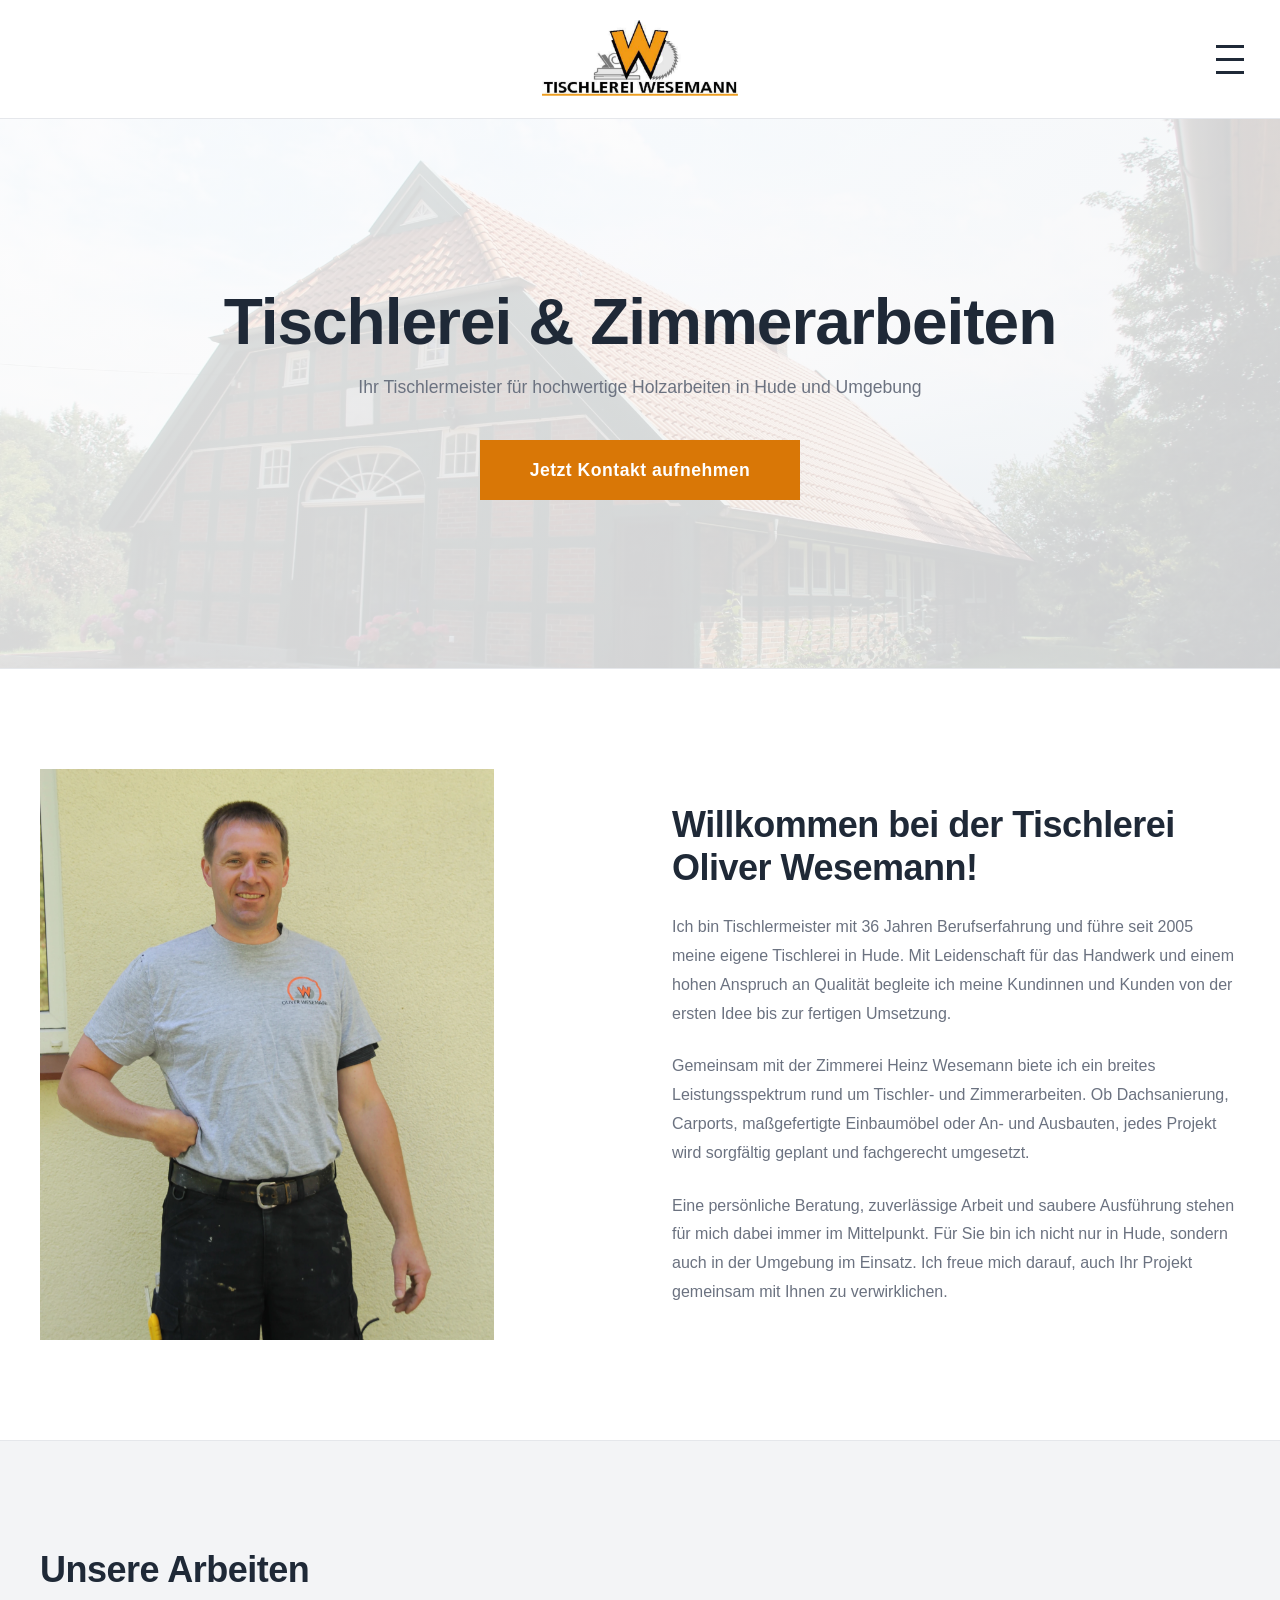
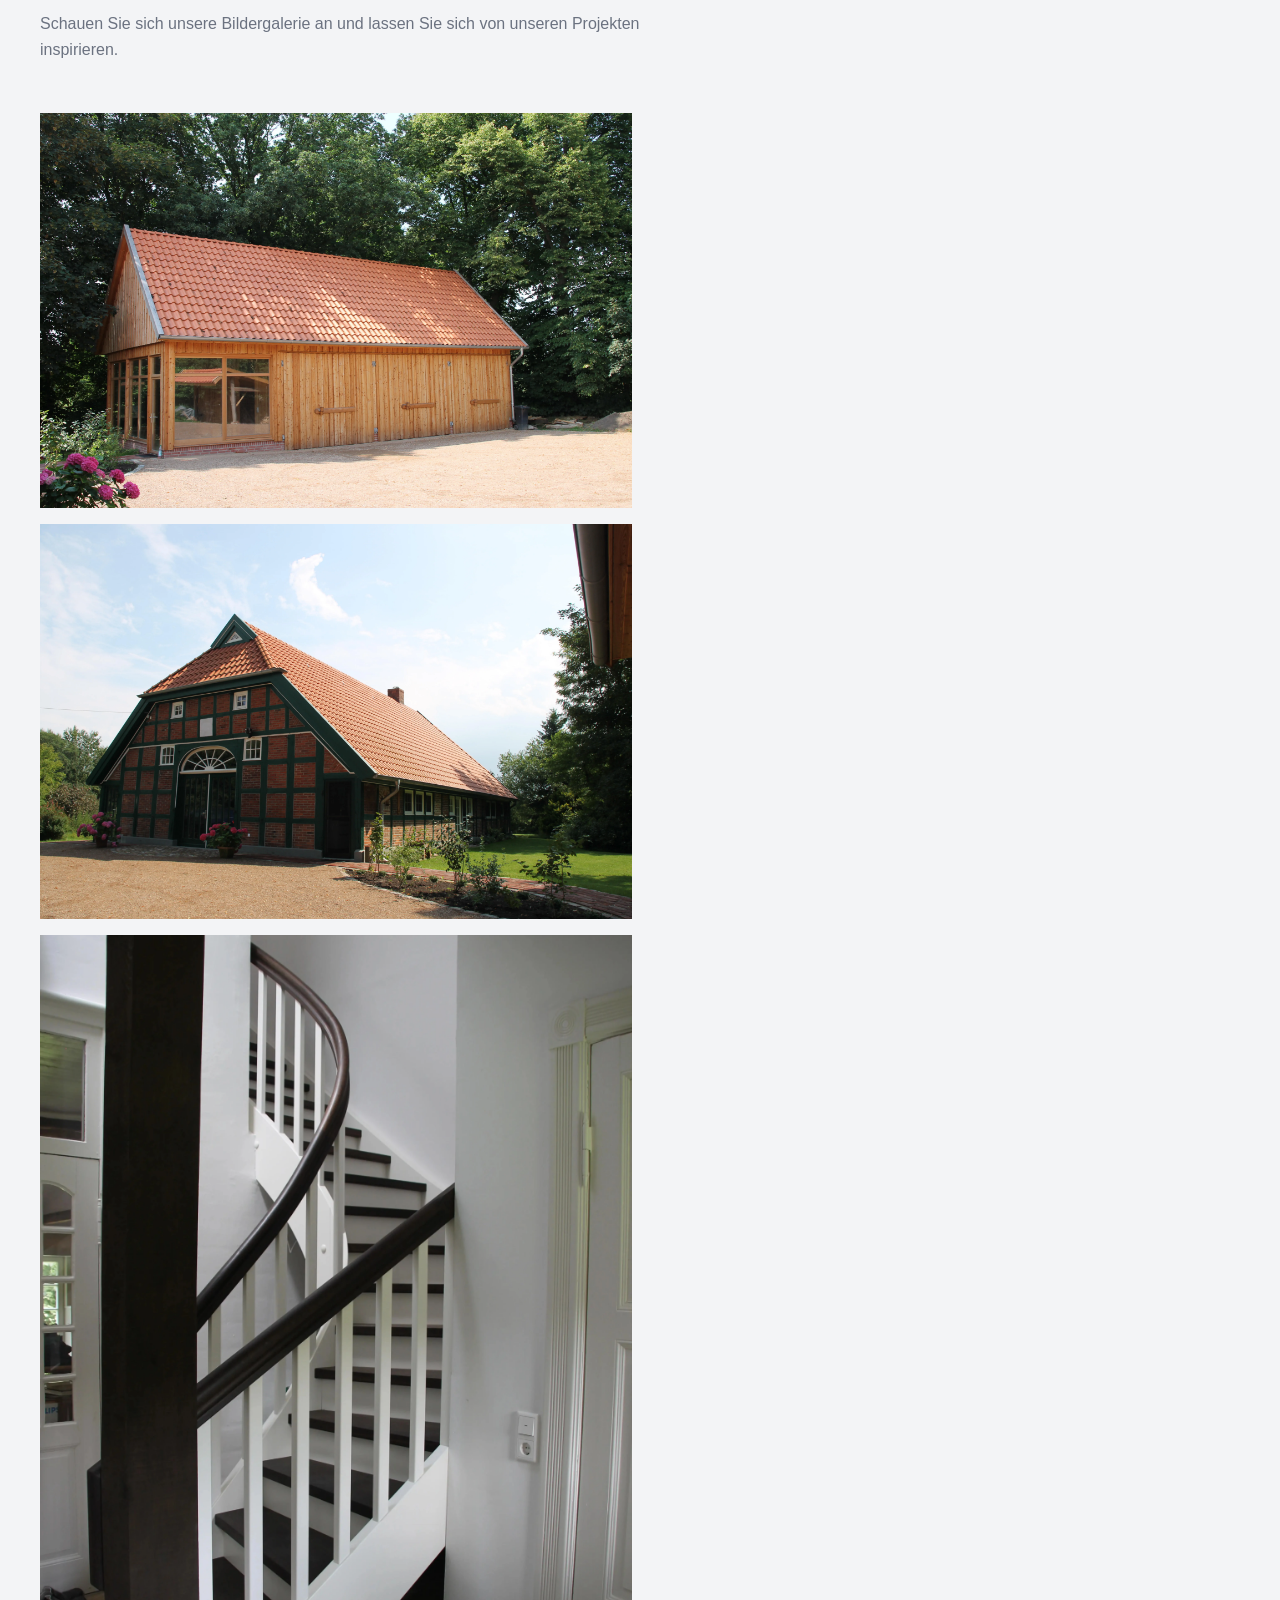
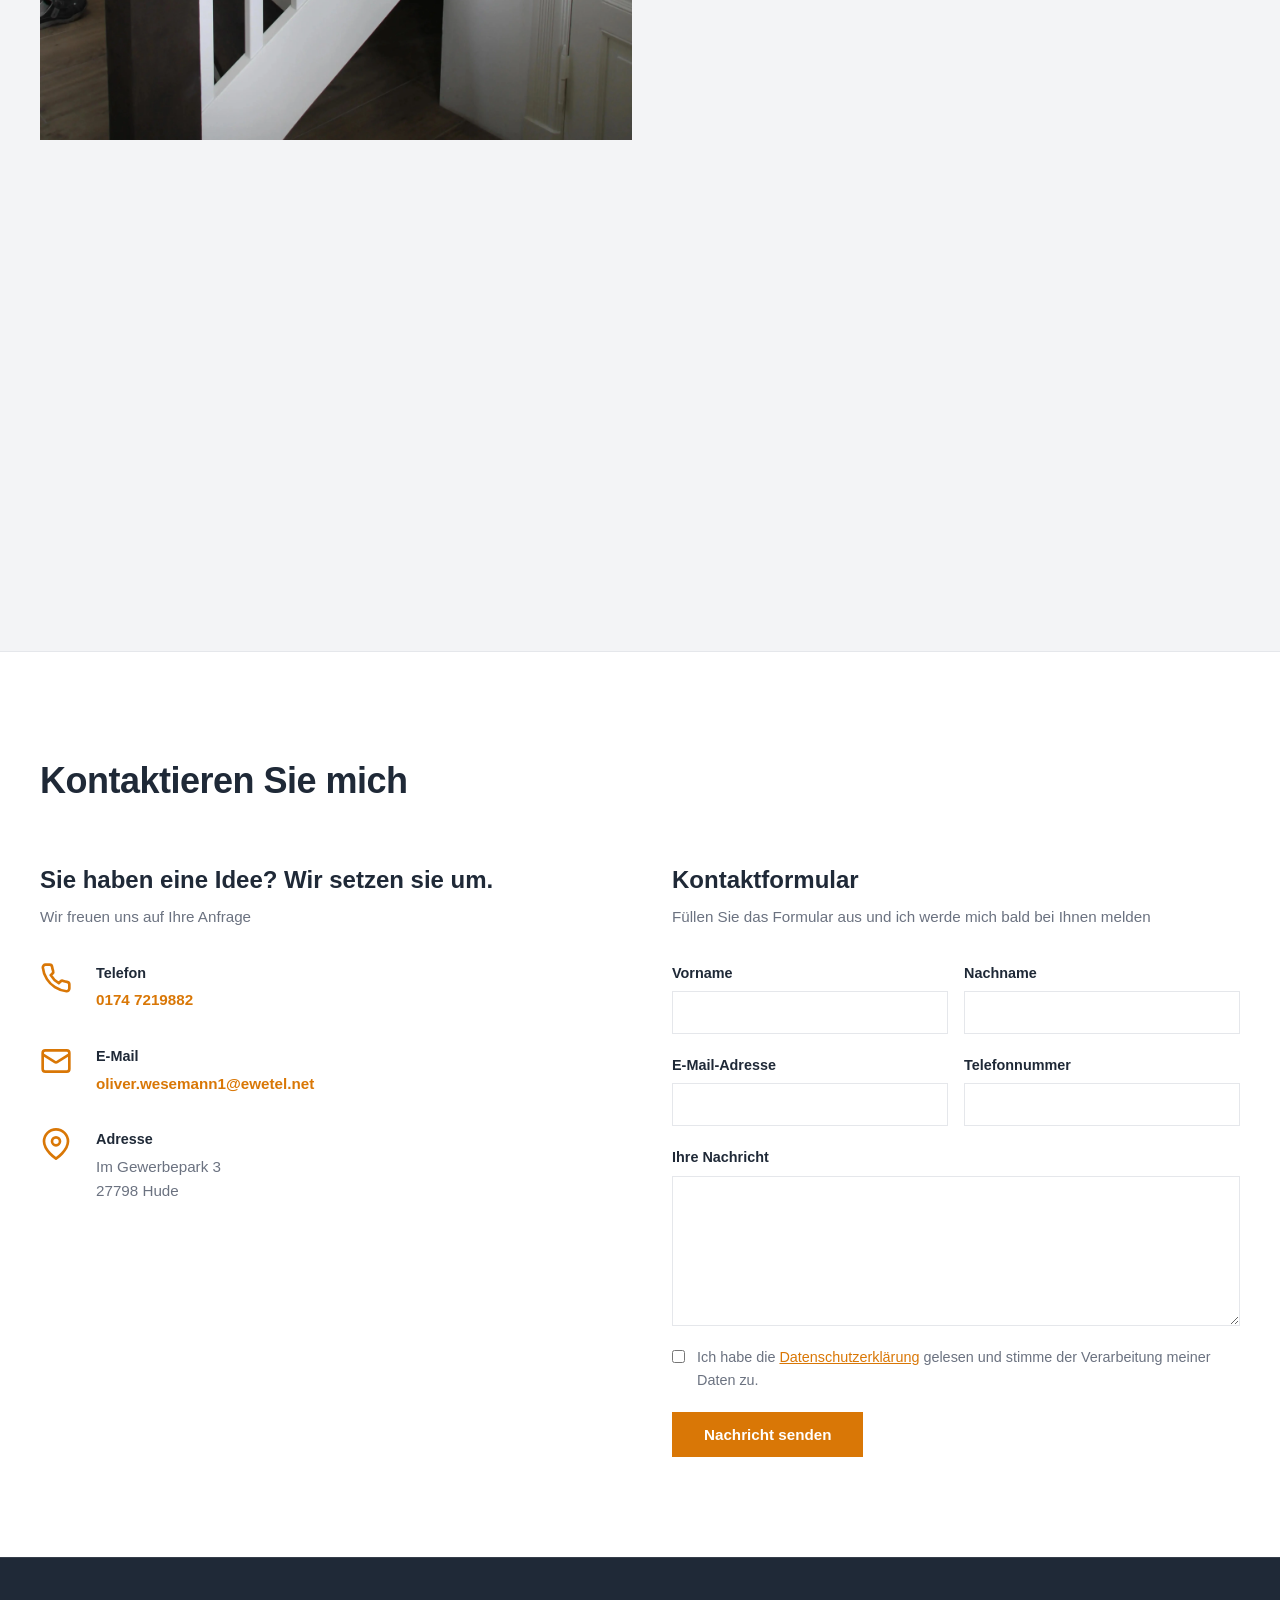
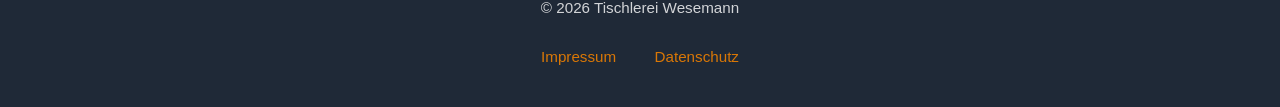
==== commit 2e88adcb: "new gallery" ====
--- a/index.html
+++ b/index.html
@@ -116,32 +116,44 @@
     <section id="gallery" class="gallery" aria-labelledby="gallery-heading">
         <div class="gallery-header">
             <h2 id="gallery-heading">Unsere Arbeiten</h2>
-            <p>Klicken Sie sich durch unsere Bildergalerie und lassen Sie sich von unseren Projekten inspirieren.</p>
-        </div>
-        <div class="gallery-container">
-            <button class="gallery-nav prev" id="prevBtn" type="button" aria-label="Vorheriges Bild">❮</button>
-            <div class="gallery-viewport" id="galleryViewport">
-                <div class="gallery-track" id="galleryTrack">
-                    <img src="images/Schranktür.webp" alt="Maßgefertigte Schranktür aus Holz vom Tischler" class="gallery-image" loading="lazy" decoding="async">
-                    <img src="images/Büroregal.webp" alt="Eingebautes Büroregal aus Holz nach Maß gefertigt" class="gallery-image" loading="lazy" decoding="async">
-                    <img src="images/Büroschrank.webp" alt="Maßgefertigter Büroschrank aus Holz" class="gallery-image" loading="lazy" decoding="async">
-                    <img src="images/Carport.webp" alt="Carport aus Holz, gebaut von der Tischlerei Wesemann" class="gallery-image" loading="lazy" decoding="async">
-                    <img src="images/Einbauschrank.webp" alt="Einbauschrank aus Holz, passgenau in eine Nische gearbeitet" class="gallery-image" loading="lazy" decoding="async">
-                    <img src="images/Haus.webp" alt="Saniertes Fachwerkhaus mit neu gedecktem Ziegeldach und grünem Fachwerk" class="gallery-image" loading="lazy" decoding="async">
-                    <img src="images/Holzhaus.webp" alt="Nebengebäude in Holzbauweise mit senkrechter Holzfassade und Ziegeldach" class="gallery-image" loading="lazy" decoding="async">
-                    <img src="images/Kirchenbank.webp" alt="Aufgearbeitete Kirchenbank aus Massivholz" class="gallery-image" loading="lazy" decoding="async">
-                    <img src="images/Kirchenbank_nah.webp" alt="Detailaufnahme der Holzverbindung einer Kirchenbank" class="gallery-image" loading="lazy" decoding="async">
-                    <img src="images/Treppe.webp" alt="Holztreppe nach Maß, gefertigt von der Tischlerei Wesemann" class="gallery-image" loading="lazy" decoding="async">
-                    <img src="images/Treppenstufen.webp" alt="Massive Treppenstufen aus Holz" class="gallery-image" loading="lazy" decoding="async">
-                    <img src="images/Treppe_nah.webp" alt="Detailaufnahme einer Holztreppe mit sichtbarer Maserung" class="gallery-image" loading="lazy" decoding="async">
-                    <img src="images/Wandschrank.webp" alt="Maßgefertigter Wandschrank aus Holz" class="gallery-image" loading="lazy" decoding="async">
-                    <img src="images/Wintergarten.webp" alt="Wintergarten mit Holzkonstruktion vom Tischler" class="gallery-image" loading="lazy" decoding="async">
-                    <img src="images/Überdachung.webp" alt="Terrassenüberdachung aus Holz" class="gallery-image" loading="lazy" decoding="async">
-                </div>
-            </div>
-            <button class="gallery-nav next" id="nextBtn" type="button" aria-label="Nächstes Bild">❯</button>
-        </div>
-        <p class="gallery-counter" id="galleryCounter" role="status" aria-live="polite"></p>
+            <p>Schauen Sie sich unsere Bildergalerie an und lassen Sie sich von unseren Projekten inspirieren.</p>
+        </div>
+        <div class="gallery-grid">
+            <!-- Reihe 1 -->
+            <button type="button" class="gallery-item">
+                <img src="images/Holzhaus.webp" alt="Nebengebäude in Holzbauweise mit senkrechter Holzfassade und Ziegeldach" loading="lazy" decoding="async">
+            </button>
+            <button type="button" class="gallery-item">
+                <img src="images/Kirchenbank.webp" alt="Aufgearbeitete Kirchenbank aus Massivholz" loading="lazy" decoding="async">
+            </button>
+
+            <!-- Reihe 2 -->
+            <button type="button" class="gallery-item">
+                <img src="images/Haus.webp" alt="Saniertes Fachwerkhaus mit neu gedecktem Ziegeldach und grünem Fachwerk" loading="lazy" decoding="async">
+            </button>
+            <button type="button" class="gallery-item">
+                <img src="images/Wandschrank.webp" alt="Maßgefertigter Wandschrank aus Holz" loading="lazy" decoding="async">
+            </button>
+
+            <!-- Treppe (Hochformat, links, spannt zwei Reihen) + zwei gestapelte Bilder rechts -->
+            <button type="button" class="gallery-item gallery-item--portrait">
+                <img src="images/Treppe.webp" alt="Holztreppe nach Maß, gefertigt von der Tischlerei Wesemann" loading="lazy" decoding="async">
+            </button>
+            <button type="button" class="gallery-item">
+                <img src="images/Wintergarten.webp" alt="Wintergarten mit Holzkonstruktion vom Tischler" loading="lazy" decoding="async">
+            </button>
+            <button type="button" class="gallery-item">
+                <img src="images/Einbauschrank.webp" alt="Einbauschrank aus Holz, passgenau in eine Nische gearbeitet" loading="lazy" decoding="async">
+            </button>
+
+            <!-- Abschließende Reihe -->
+            <button type="button" class="gallery-item">
+                <img src="images/Carport.webp" alt="Carport aus Holz, gebaut von der Tischlerei Wesemann" loading="lazy" decoding="async">
+            </button>
+            <button type="button" class="gallery-item">
+                <img src="images/Überdachung.webp" alt="Terrassenüberdachung aus Holz" loading="lazy" decoding="async">
+            </button>
+        </div>
     </section>
 
     <!-- Contact Section -->
--- a/style.css
+++ b/style.css
@@ -45,6 +45,9 @@
     /* Icon-Größe der Kontakt-Symbole */
     --icon-size: clamp(28px, 5vw, 32px);
 
+    /* Abstand zwischen den Galerie-Bildern: fluid zwischen 10 und 16px */
+    --gallery-gap: clamp(0.625rem, 1.5vw, 1rem);
+
     /* Übergänge */
     --transition-base: 0.3s ease;
 }
@@ -330,49 +333,70 @@
     max-width: 600px;
 }
 
-.gallery-counter {
-    max-width: var(--container-width);
-    margin: clamp(1.25rem, 2.5vw, 1.75rem) auto 0 auto;
-    text-align: center;
-    font-size: var(--fs-xs);
-    color: var(--text-light);
-    font-weight: 500;
-    font-variant-numeric: tabular-nums;
-    letter-spacing: 0.5px;
-}
-
-.gallery-container {
+/* Zweispaltiges Bildraster – gilt auf allen Bildschirmgrößen gleich.
+   Alle Querformat-Kacheln bekommen ein einheitliches Seitenverhältnis
+   (3:2 – das Format, in dem die meisten Originalfotos bereits
+   vorliegen, daher bei den meisten kein tatsächlicher Zuschnitt) plus
+   object-fit:cover, damit jede Zeile exakt auf derselben Höhe endet.
+   Diese Kacheln bestimmen dadurch die Zeilenhöhen des Rasters.
+
+   Treppe.webp (.gallery-item--portrait) spannt zwei Rasterzeilen.
+   Grid berechnet die Höhe von auto-Zeilen in einem eigenen
+   Rechendurchgang, BEVOR die endgültige Höhe des Grid-Bereichs
+   feststeht – jede Prozentangabe (auch height:100%) ist in diesem
+   Moment noch unauflösbar und wird ignoriert, wodurch der Browser
+   ersatzweise auf das Seitenverhältnis des Bildes zurückfällt und die
+   Zeilen aufbläht. Der zuverlässige Ausweg: Das <img> wird per
+   position:absolute aus dem normalen Fluss genommen. Ein Element ohne
+   Inhalt im normalen Fluss trägt nichts zur Zeilenhöhen-Berechnung
+   bei, wodurch ausschließlich die beiden Querformatbilder die
+   Zeilenhöhen bestimmen. Erst danach, wenn die Zeilenhöhen bereits
+   feststehen, füllt das absolut positionierte Bild exakt den fertig
+   berechneten Bereich aus. */
+.gallery-grid {
     max-width: var(--container-width);
     margin: 0 auto;
-    display: flex;
-    align-items: center;
-    gap: clamp(0.5rem, 2vw, 1rem);
-}
-
-.gallery-viewport {
-    flex: 1;
+    display: grid;
+    grid-template-columns: 1fr 1fr;
+    gap: var(--gallery-gap);
+}
+
+.gallery-item {
+    display: block;
+    width: 100%;
+    aspect-ratio: 3 / 2;
     overflow: hidden;
-    padding: clamp(0.5rem, 1vw, 1rem) 0;
-}
-
-.gallery-track {
-    display: flex;
-    gap: clamp(1rem, 2vw, 1.5rem);
-    will-change: transform;
-}
-
-.gallery-image {
-    flex-shrink: 0;
-    height: auto;
-    aspect-ratio: 3 / 4;
+    position: relative;
+    background: none;
+    border: none;
+    padding: 0;
+    cursor: pointer;
+    min-width: 0;
+    min-height: 0;
+}
+
+.gallery-item img {
+    position: absolute;
+    inset: 0;
+    width: 100%;
+    height: 100%;
     object-fit: cover;
-    display: block;
-    cursor: pointer;
-    transition: transform var(--transition-base);
-}
-
-.gallery-image:hover {
-    transform: scale(1.05);
+    object-position: center;
+    transition: opacity var(--transition-base), transform var(--transition-base);
+}
+
+.gallery-item--portrait {
+    grid-row: span 2;
+    aspect-ratio: auto;
+}
+
+.gallery-item--portrait img {
+    object-position: center 35%;
+}
+
+.gallery-item:hover img,
+.gallery-item:focus-visible img {
+    opacity: 0.85;
 }
 
 /* ==========================================================================
@@ -770,26 +794,6 @@
     border-color: var(--primary-color);
 }
 
-.gallery-nav {
-    background-color: var(--secondary-color);
-    color: white;
-    border: none;
-    padding: clamp(8px, 1.5vw, 12px) clamp(12px, 2vw, 16px);
-    cursor: pointer;
-    font-size: clamp(0.9rem, 2vw, 1.1rem);
-    display: flex;
-    align-items: center;
-    justify-content: center;
-    min-width: clamp(40px, 8vw, 48px);
-    height: clamp(40px, 8vw, 48px);
-    flex-shrink: 0;
-    transition: background-color var(--transition-base);
-}
-
-.gallery-nav:hover {
-    background-color: var(--primary-color);
-}
-
 .form-button {
     background-color: var(--secondary-color);
     color: white;
